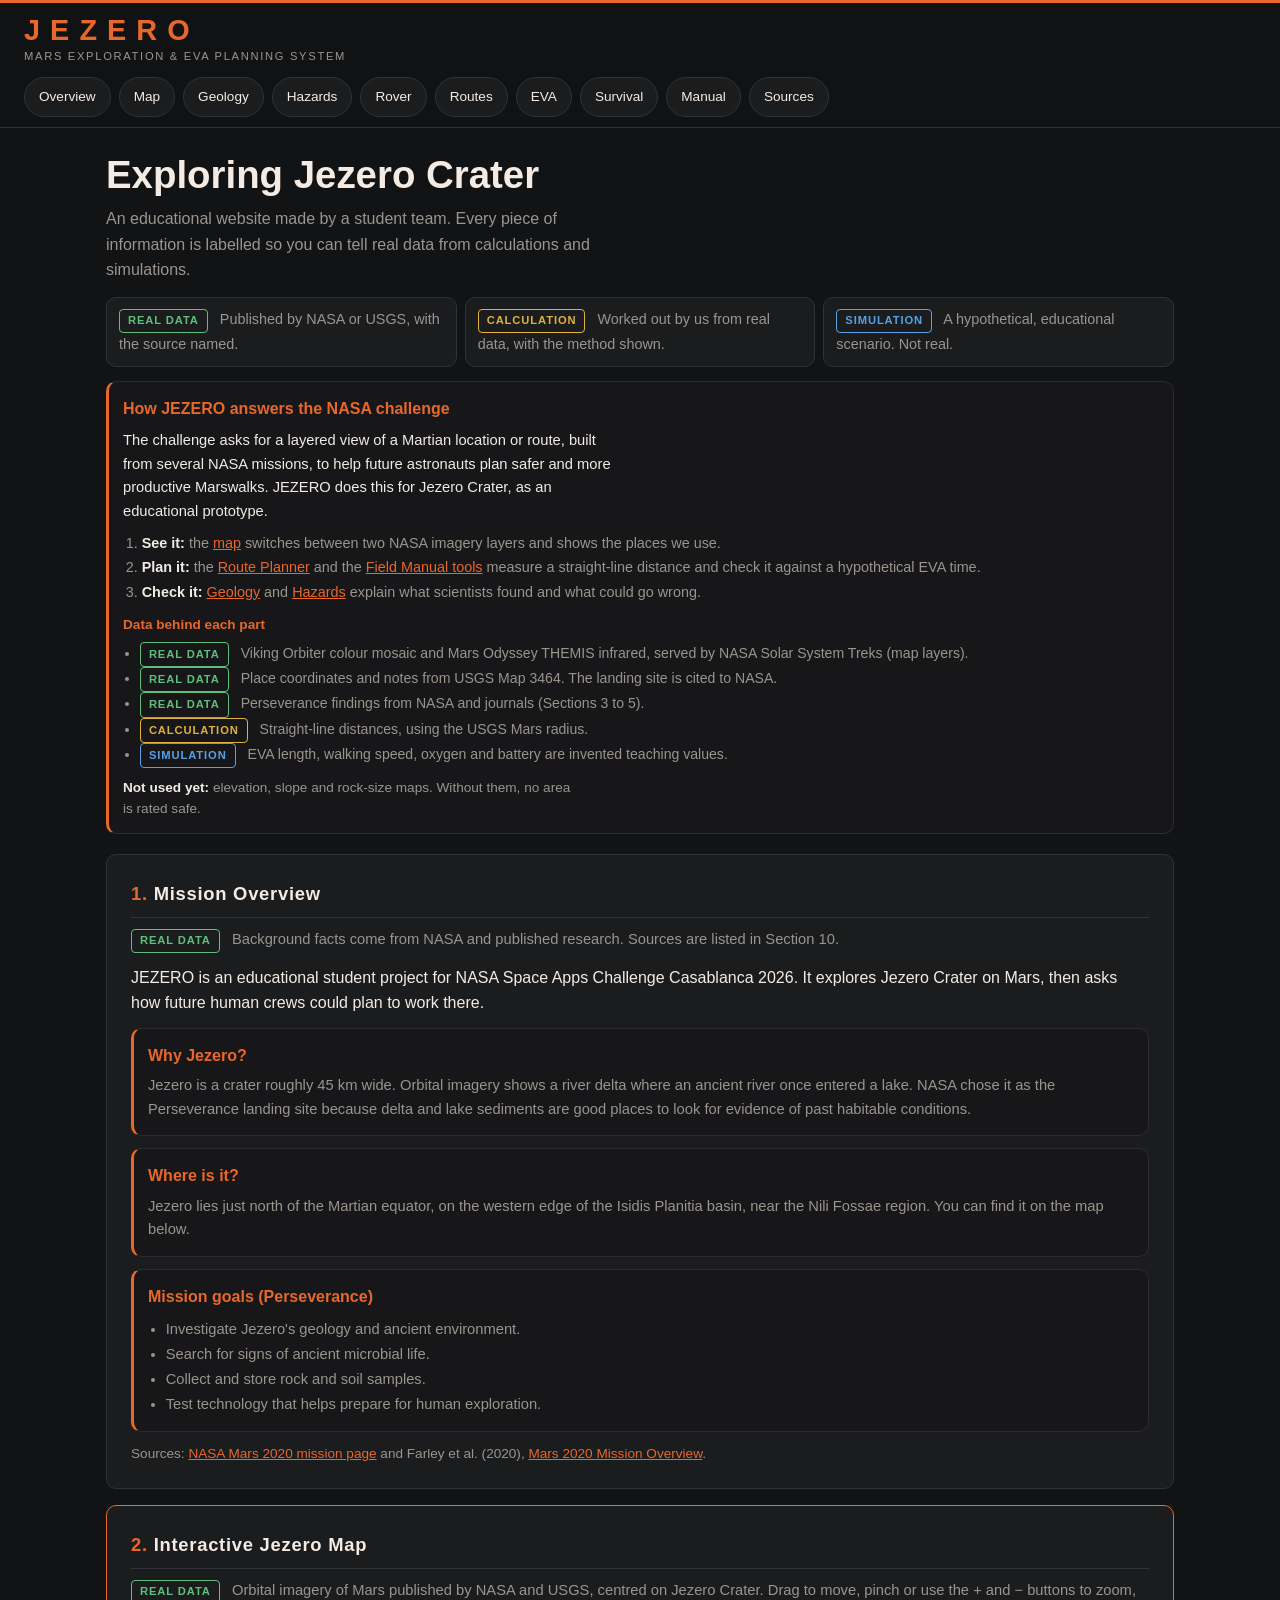
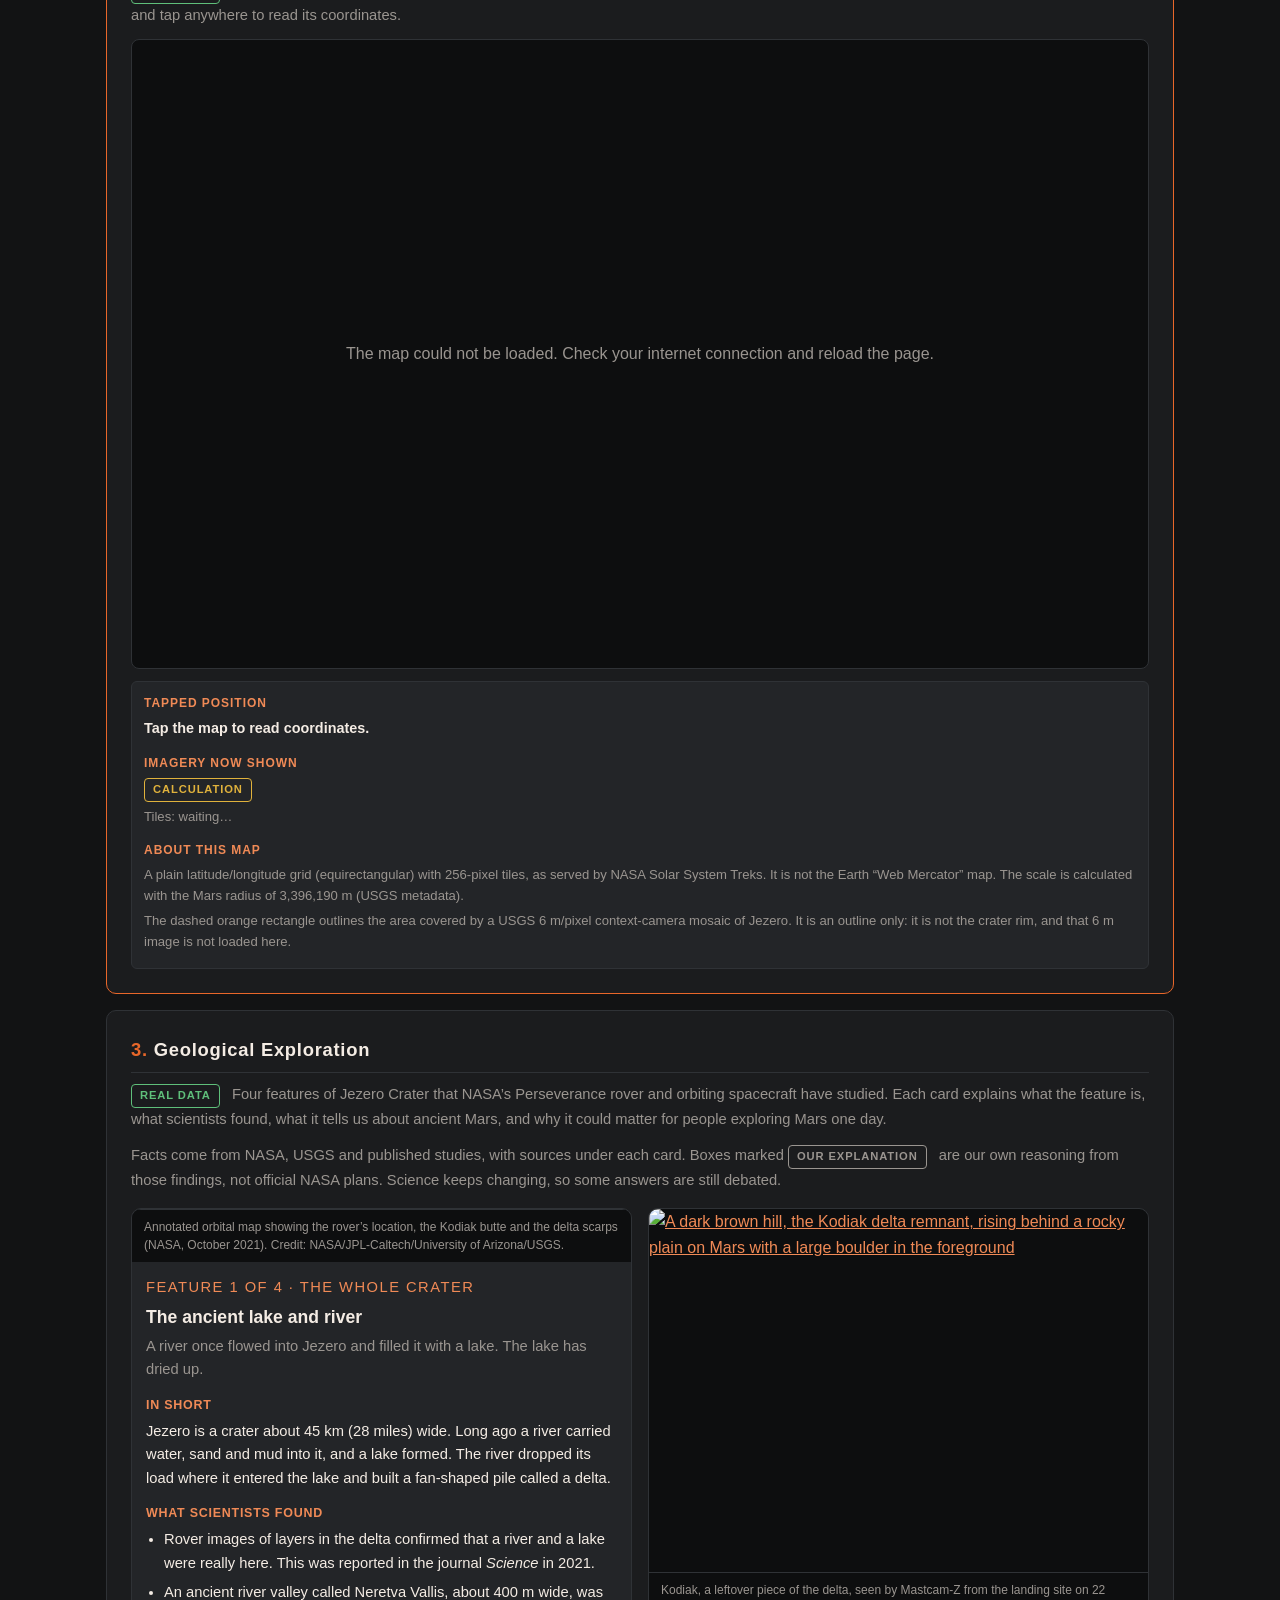
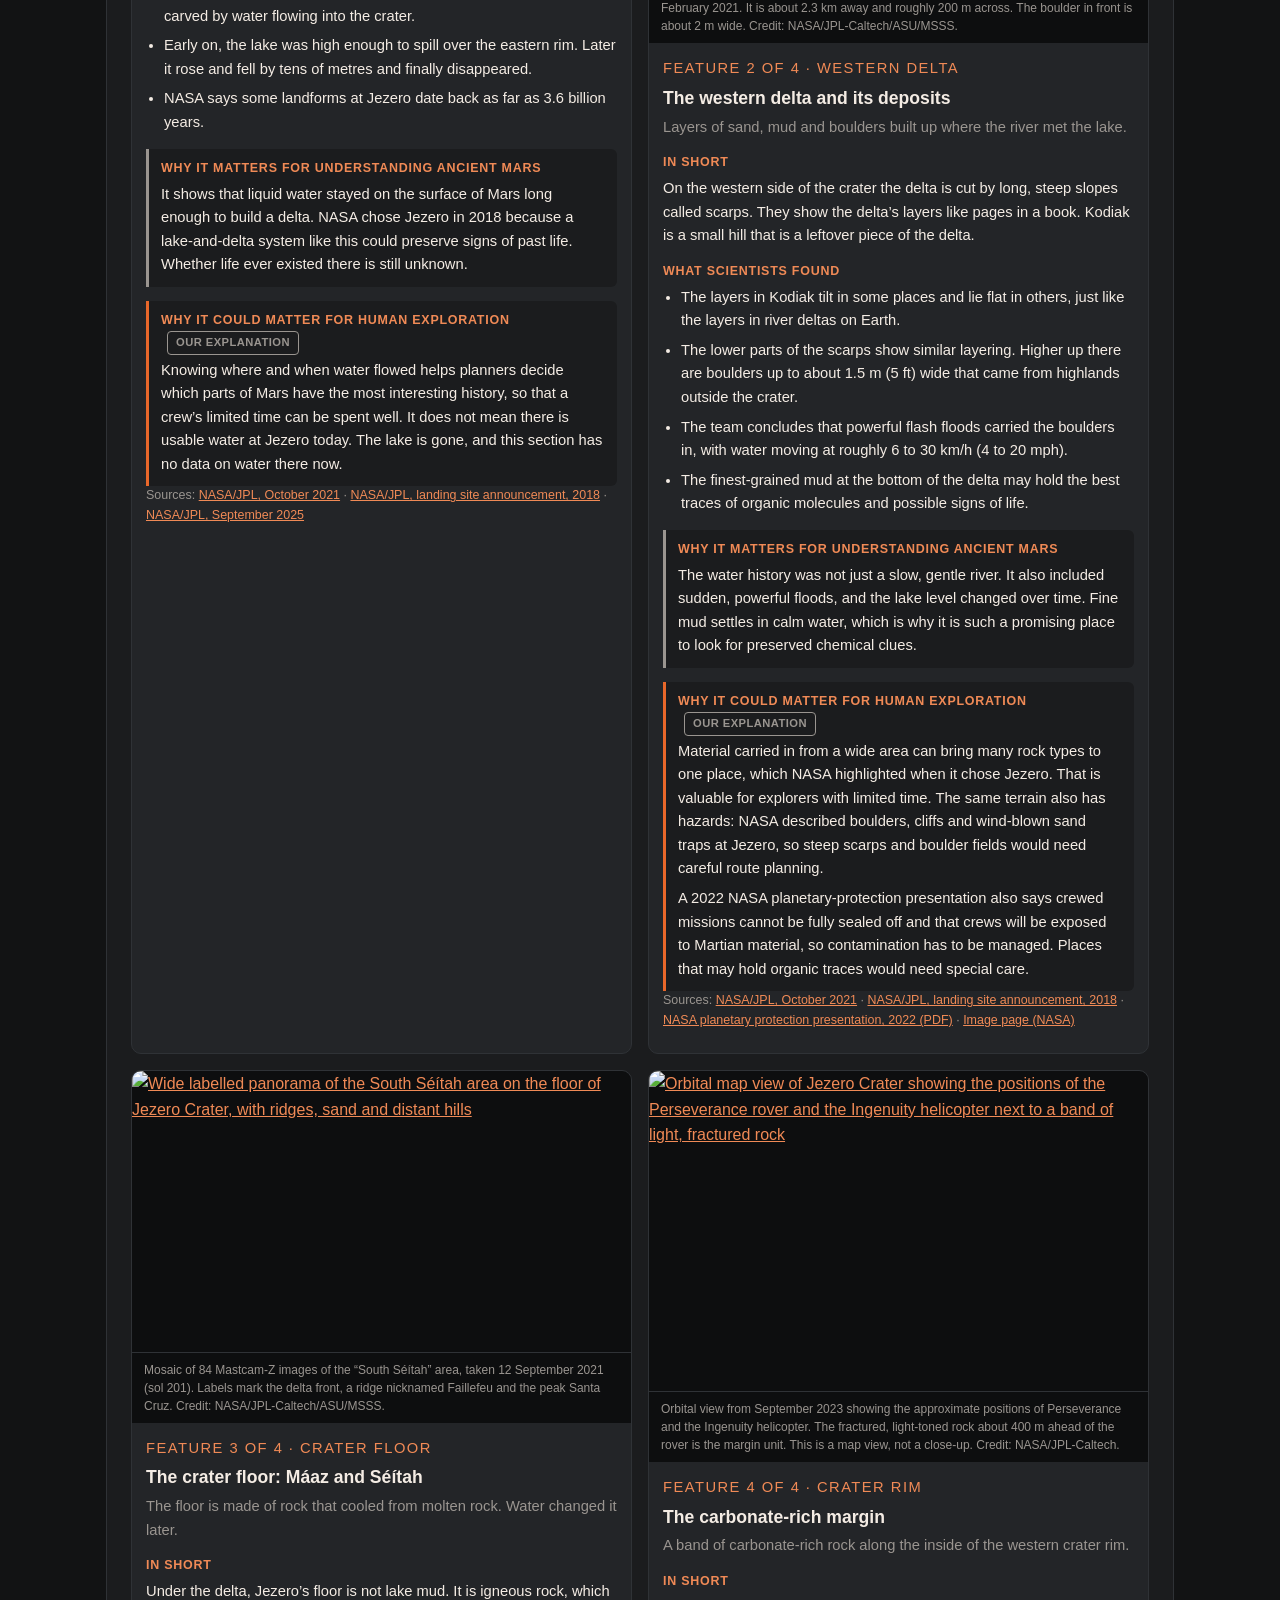
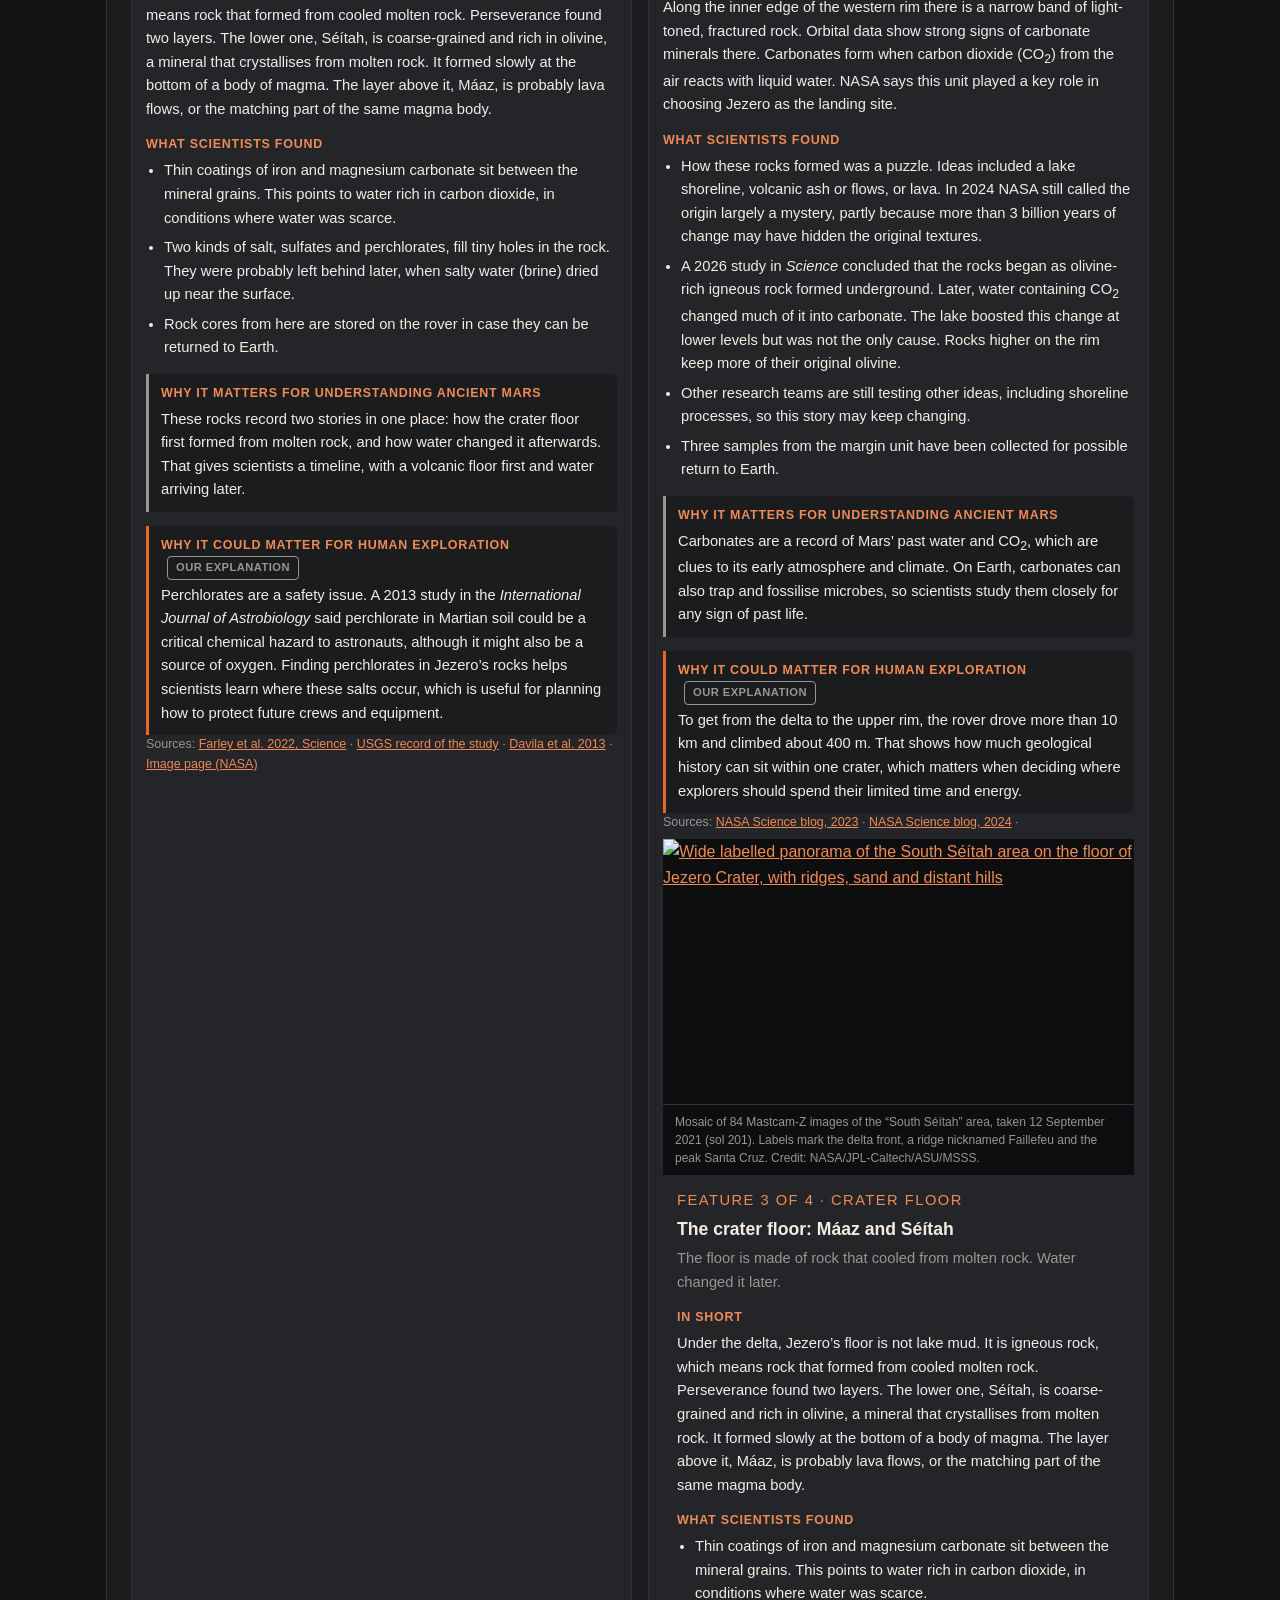
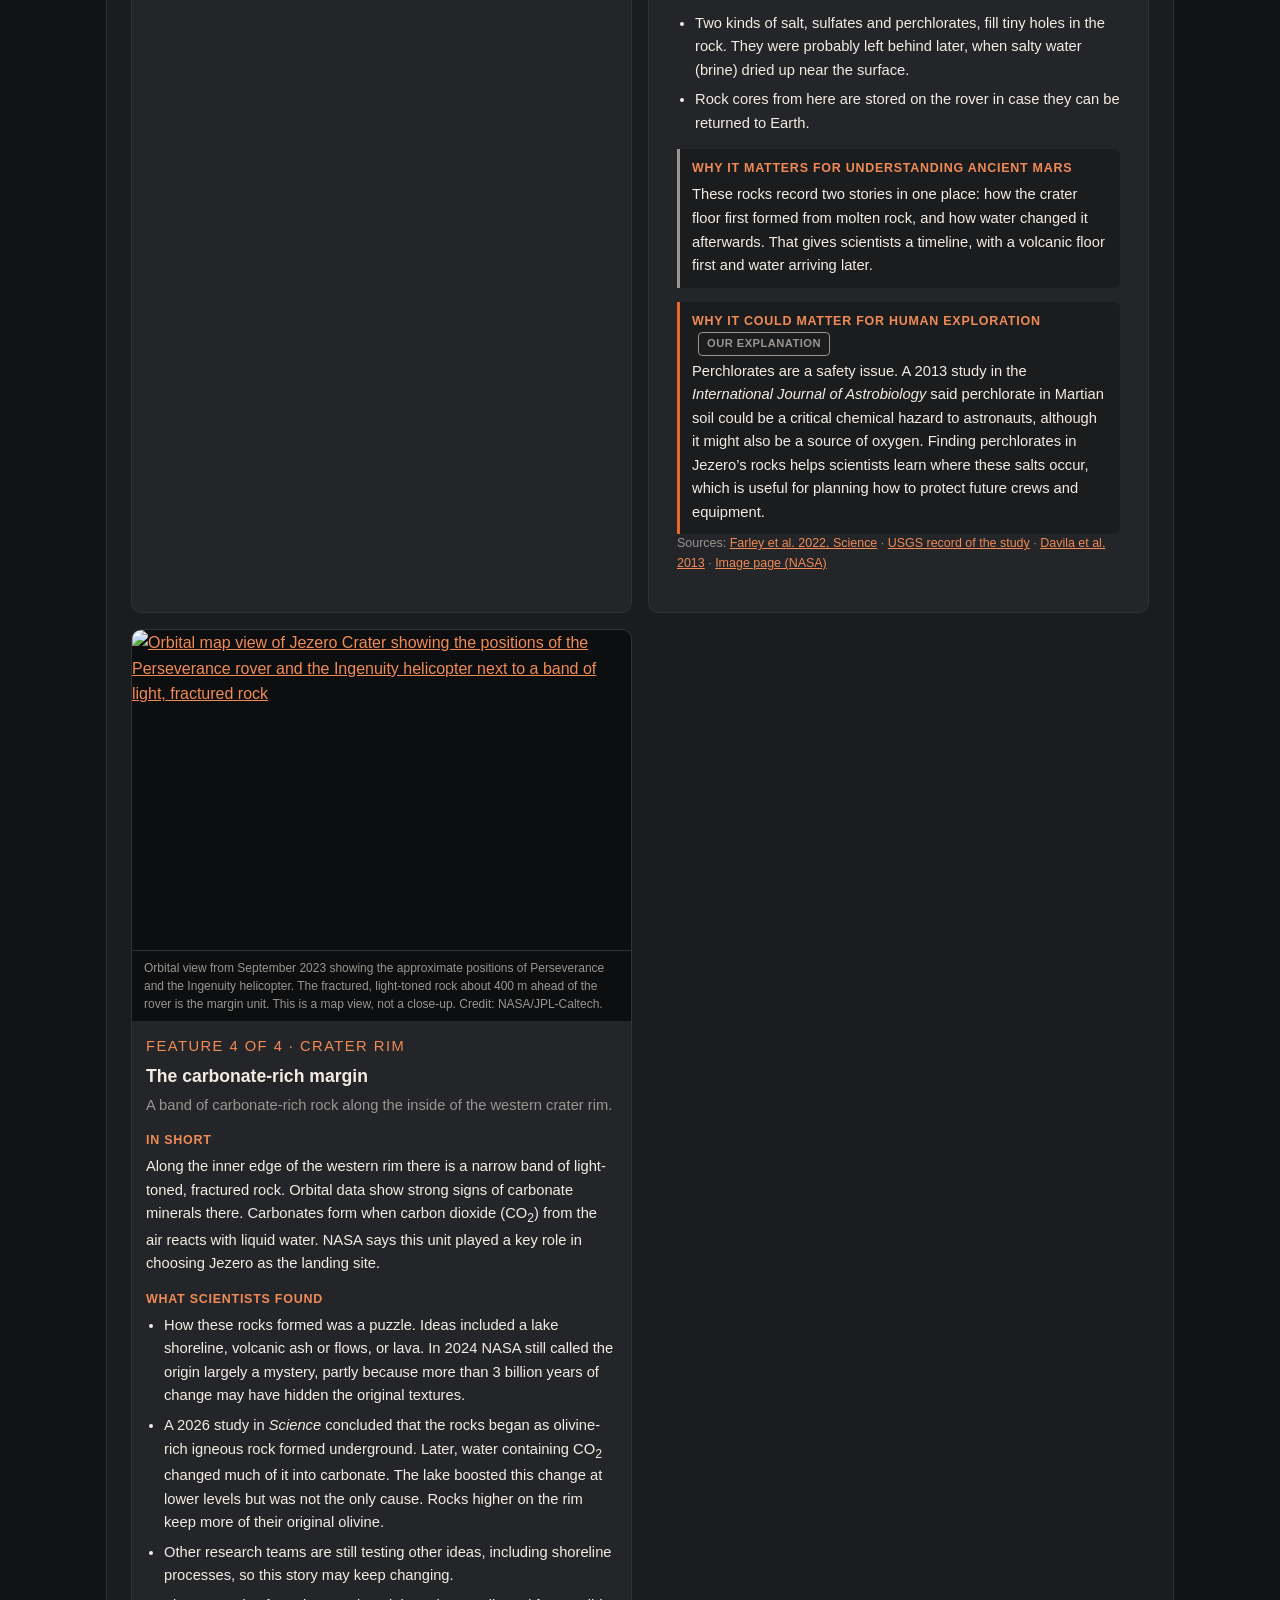
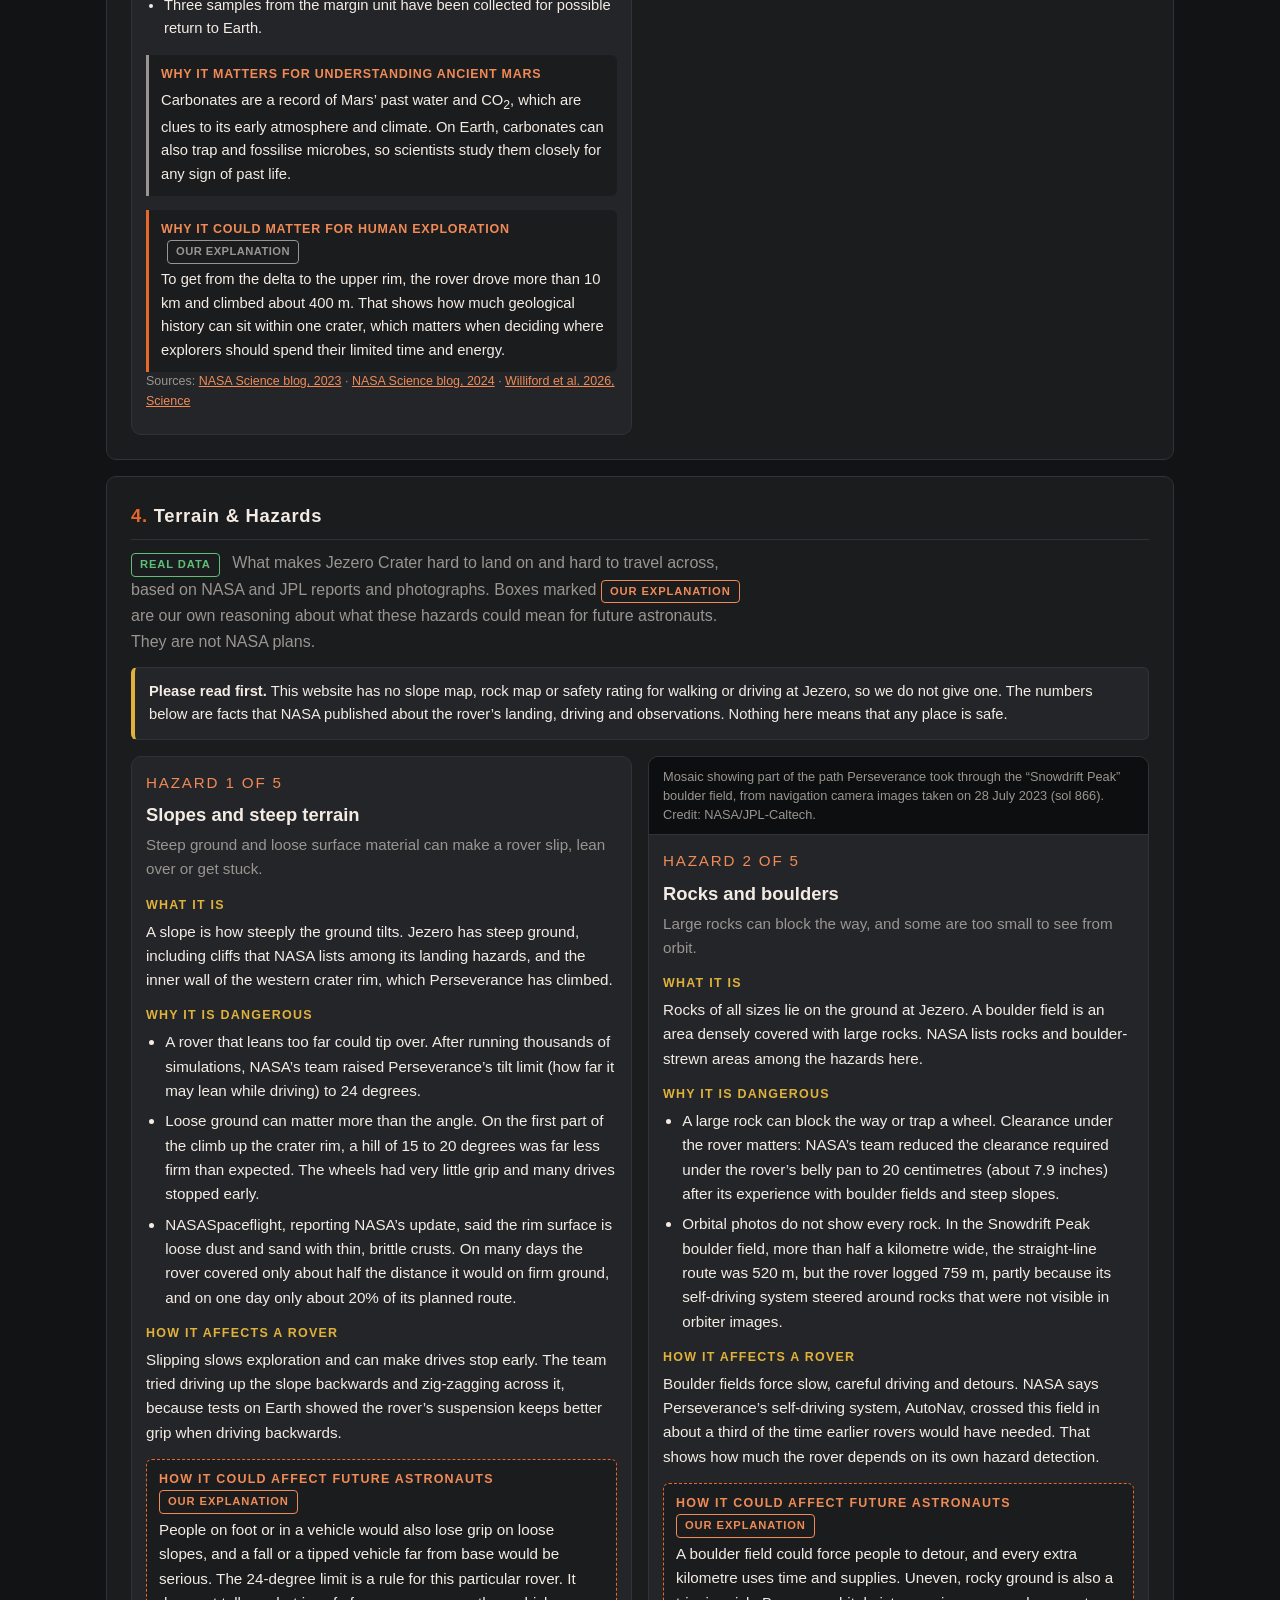
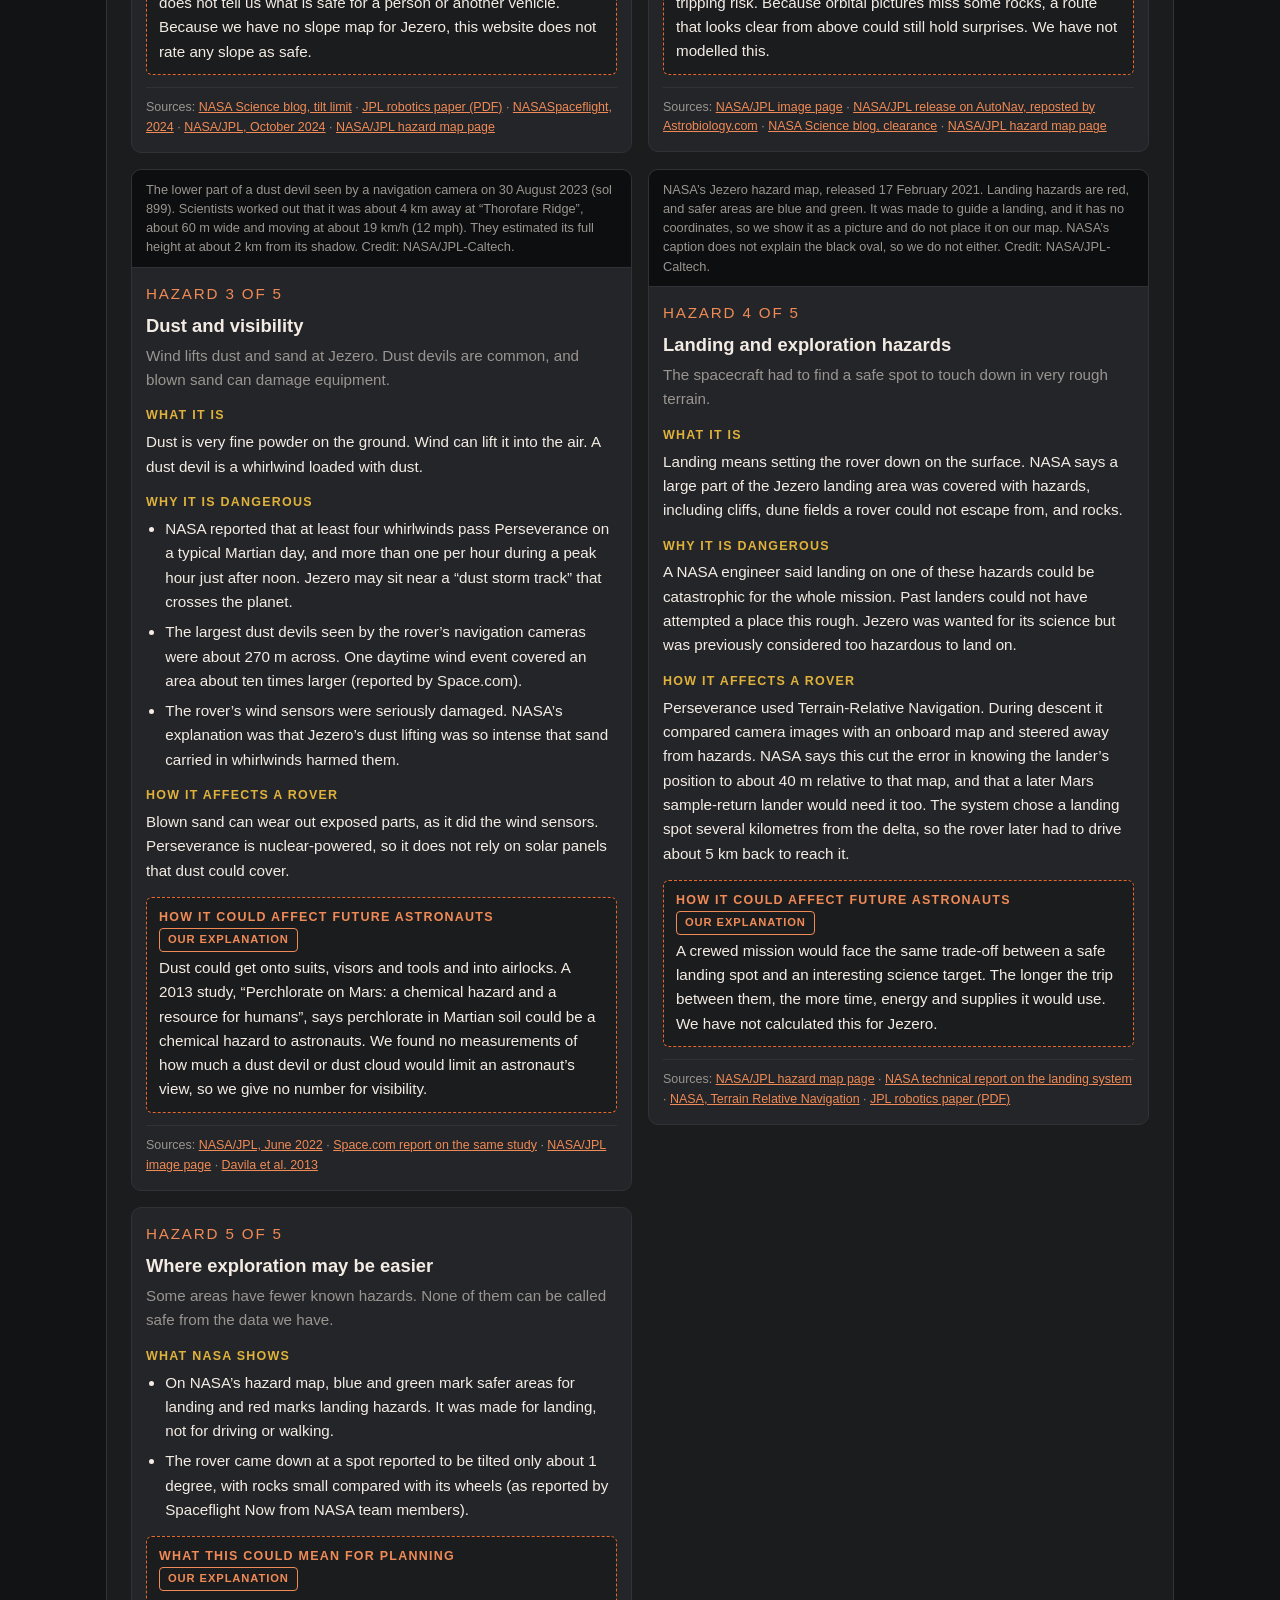
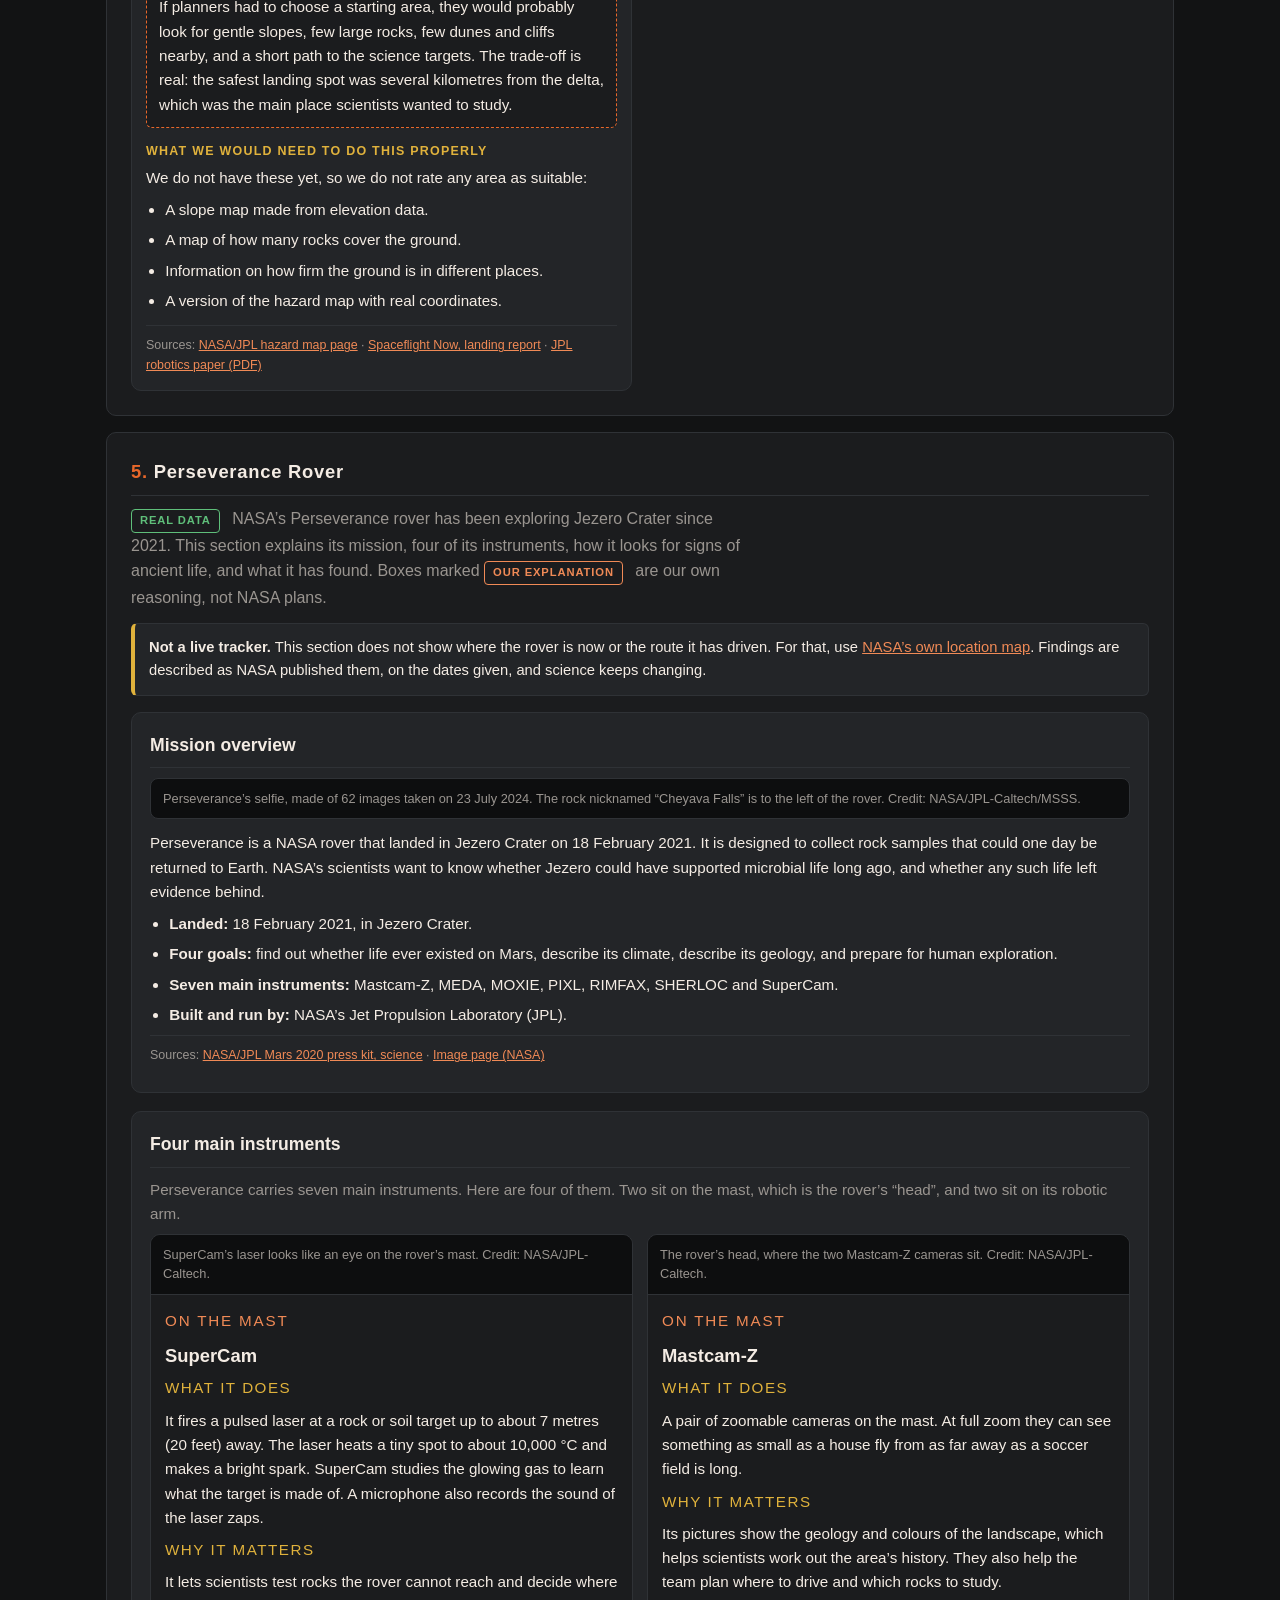
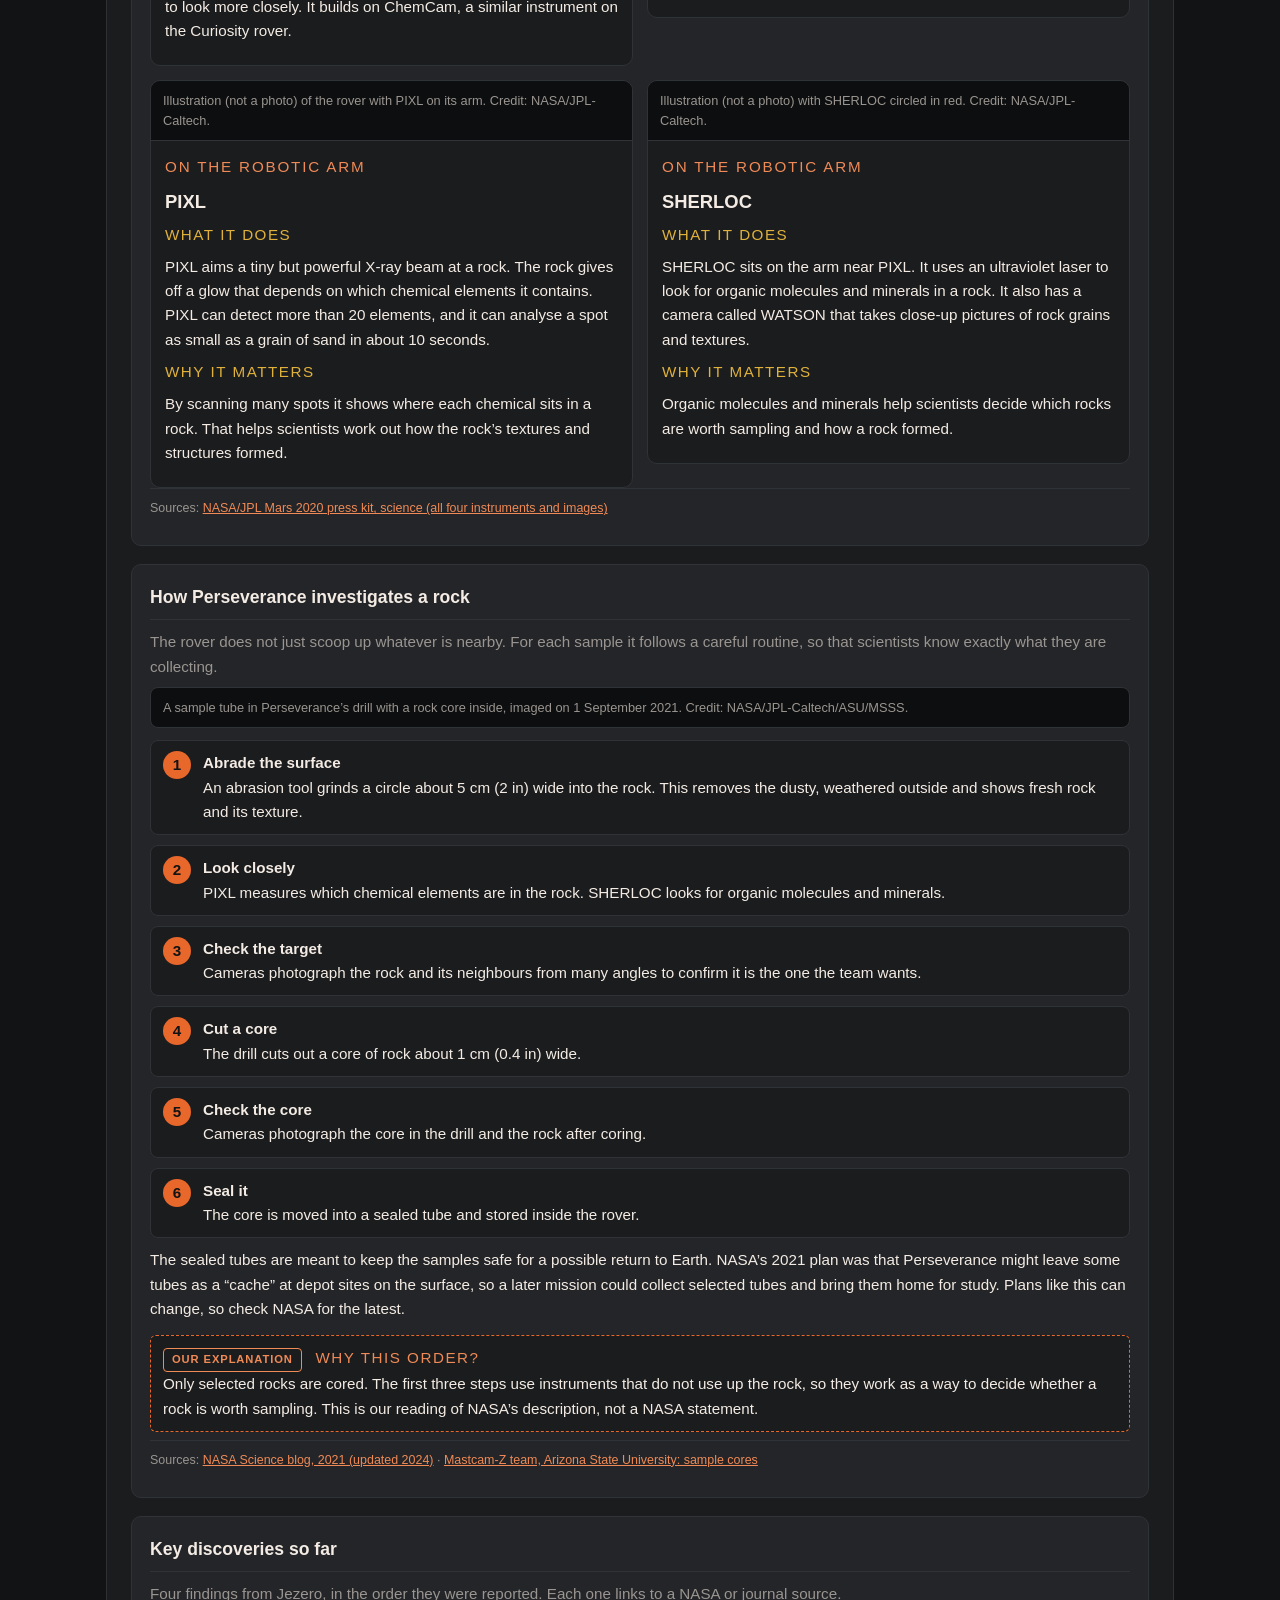
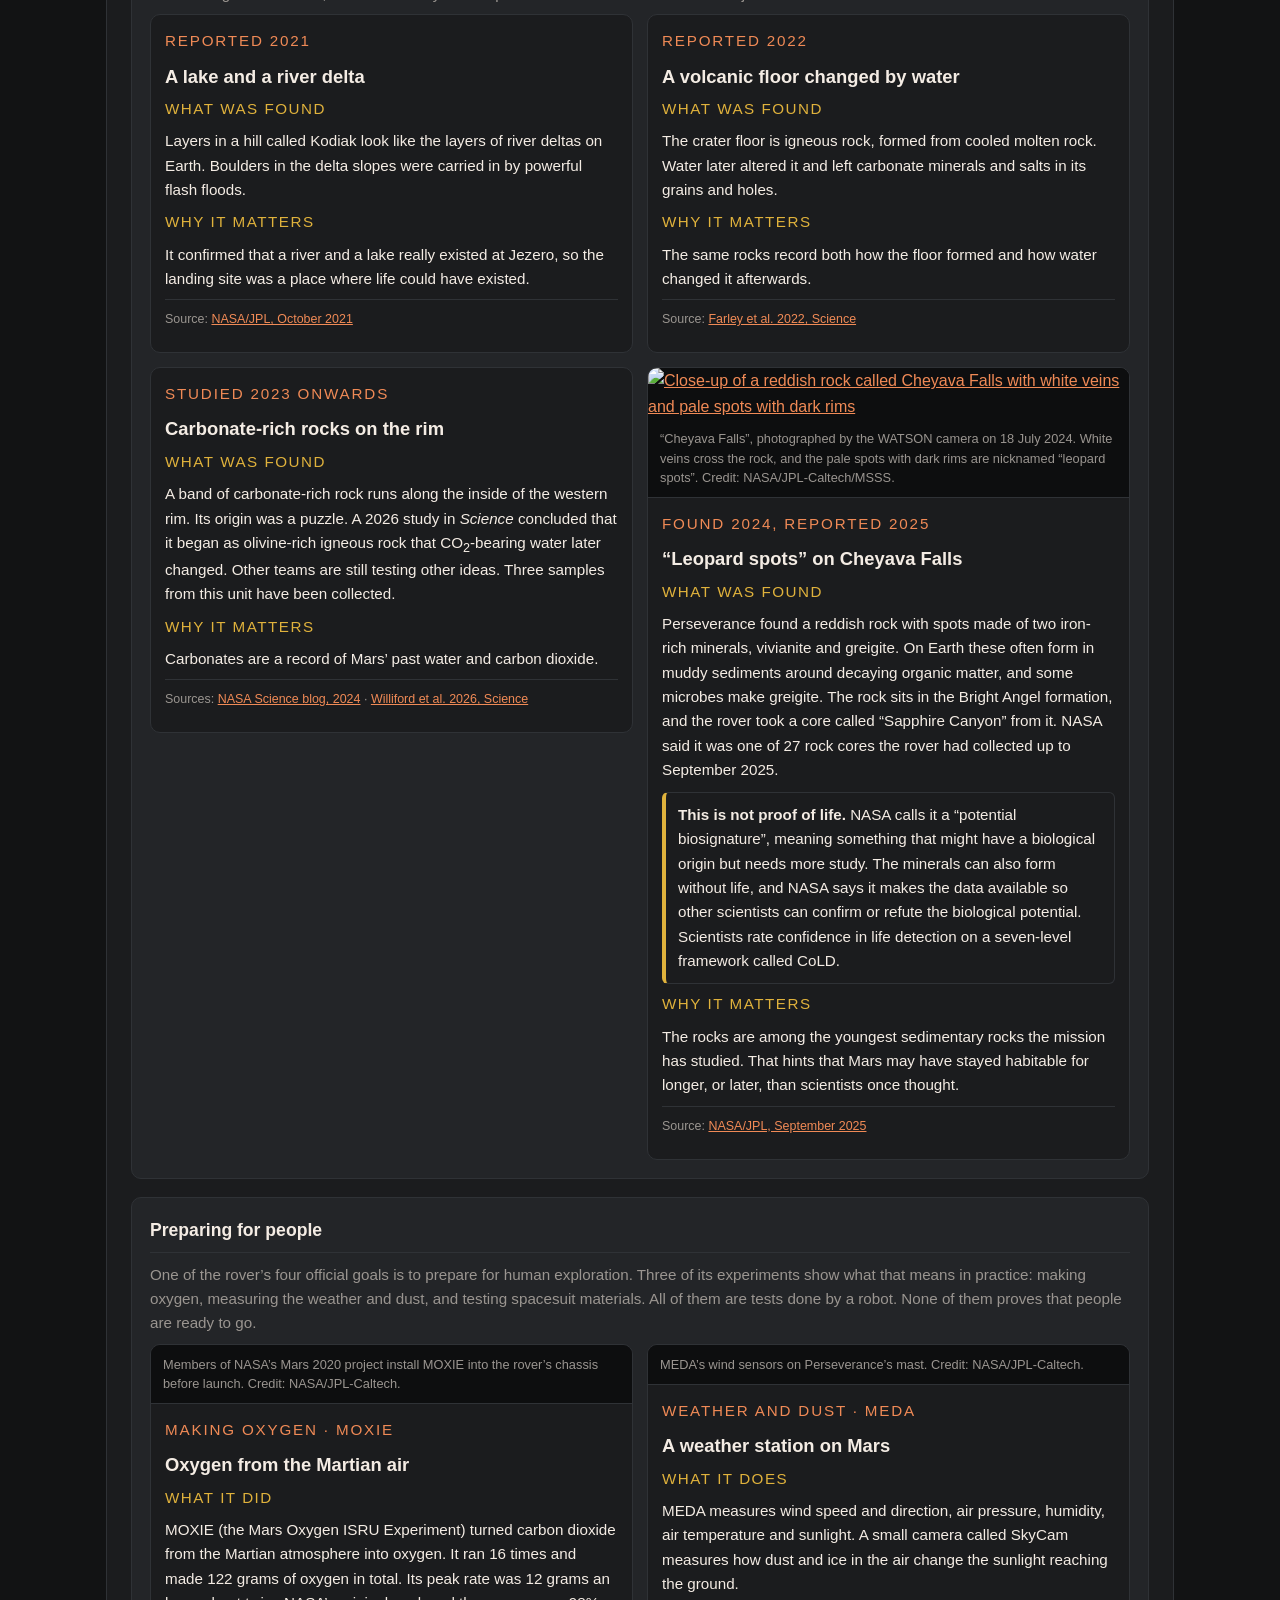
==== index.html @ a04bf11a "Add JEZERO challenge explanation section Added a section detailing how JEZERO addresses the NASA cha" ====
<!DOCTYPE html>
<html lang="en">
<head>
  <meta charset="UTF-8">
  <meta name="viewport" content="width=device-width, initial-scale=1">
  <title>JEZERO | Mars Exploration &amp; EVA Planning System</title>
  <link rel="stylesheet" href="https://unpkg.com/leaflet@1.9.4/dist/leaflet.css">
  <link rel="stylesheet" href="style.css">
  <link rel="stylesheet" href="map.css">
  <link rel="stylesheet" href="geology.css">
  <link rel="stylesheet" href="hazards.css">
  <link rel="stylesheet" href="rover.css">
  <link rel="stylesheet" href="route.css">
  <script src="route.js" defer></script>
<link rel="stylesheet" href="eva.css">
  <script src="eva.js" defer></script>
    <link rel="stylesheet" href="survival.css">
  <script src="survival-data.js" defer></script>
  <script src="survival.js" defer></script>
  <link rel="stylesheet" href="sources.css">
  <link rel="stylesheet" href="fieldmanual.css">
<script src="fieldmanual.js" defer></script>
  <script src="fieldtool.js" defer></script>
  <script src="astronaut.js" defer></script>
  <script src="mapmarkers.js" defer></script>
</head>
<body>

  <header class="top-bar">
    <div class="brand">
      <div class="brand-title">JEZERO</div>
      <div class="brand-subtitle">MARS EXPLORATION &amp; EVA PLANNING SYSTEM</div>
    </div>
    <nav class="menu" aria-label="Main menu">
      <a href="#overview">Overview</a>
      <a href="#map">Map</a>
      <a href="#geology">Geology</a>
      <a href="#hazards">Hazards</a>
      <a href="#rover">Rover</a>
      <a href="#planner">Routes</a>
      <a href="#eva">EVA</a>
      <a href="#survival">Survival</a>
      <a href="#manual">Manual</a>
      <a href="#sources">Sources</a>
    </nav>
  </header>

  <main>

    <section class="intro">
      <h1>Exploring Jezero Crater</h1>
      <p>An educational website made by a student team. Every piece of information is labelled so you can tell real data from calculations and simulations.</p>
      <ul class="badge-guide">
        <li><span class="badge badge-real">REAL DATA</span> Published by NASA or USGS, with the source named.</li>
        <li><span class="badge badge-calc">CALCULATION</span> Worked out by us from real data, with the method shown.</li>
        <li><span class="badge badge-sim">SIMULATION</span> A hypothetical, educational scenario. Not real.</li>
      </ul>
      <div style="background:#17171a;border:1px solid #2a2a2f;border-left:3px solid #e8672a;border-radius:10px;padding:14px;margin-top:14px">
  <b style="color:#e8672a">How JEZERO answers the NASA challenge</b>
  <p style="margin:.5em 0;line-height:1.6;color:#f1ebe3;font-size:.92rem">
    The challenge asks for a layered view of a Martian location or route, built from several NASA missions, to help future astronauts plan safer and more productive Marswalks. JEZERO does this for Jezero Crater, as an educational prototype.
  </p>
  <ol style="margin:.5em 0;padding-left:1.3em;line-height:1.7;color:#9a948c;font-size:.9rem">
    <li><b style="color:#f1ebe3">See it:</b> the <a href="#map" style="color:#e8672a">map</a> switches between two NASA imagery layers and shows the places we use.</li>
    <li><b style="color:#f1ebe3">Plan it:</b> the <a href="#planner" style="color:#e8672a">Route Planner</a> and the <a href="#manual" style="color:#e8672a">Field Manual tools</a> measure a straight-line distance and check it against a hypothetical EVA time.</li>
    <li><b style="color:#f1ebe3">Check it:</b> <a href="#geology" style="color:#e8672a">Geology</a> and <a href="#hazards" style="color:#e8672a">Hazards</a> explain what scientists found and what could go wrong.</li>
  </ol>
  <b style="color:#e8672a;font-size:.85rem">Data behind each part</b>
  <ul style="margin:.4em 0 0;padding-left:1.2em;line-height:1.7;color:#9a948c;font-size:.88rem">
    <li><span class="badge badge-real">REAL DATA</span> Viking Orbiter colour mosaic and Mars Odyssey THEMIS infrared, served by NASA Solar System Treks (map layers).</li>
    <li><span class="badge badge-real">REAL DATA</span> Place coordinates and notes from USGS Map 3464. The landing site is cited to NASA.</li>
    <li><span class="badge badge-real">REAL DATA</span> Perseverance findings from NASA and journals (Sections 3 to 5).</li>
    <li><span class="badge badge-calc">CALCULATION</span> Straight-line distances, using the USGS Mars radius.</li>
    <li><span class="badge badge-sim">SIMULATION</span> EVA length, walking speed, oxygen and battery are invented teaching values.</li>
  </ul>
  <p style="margin:.7em 0 0;color:#9a948c;font-size:.85rem;line-height:1.55">
    <b style="color:#f1ebe3">Not used yet:</b> elevation, slope and rock-size maps. Without them, no area is rated safe.
  </p>
      </div>
    </section>

    <section id="overview" class="panel">
      <h2>1. Mission Overview</h2>
      <p class="geo-intro"><span class="badge badge-real">REAL DATA</span> Background facts come from NASA and published research. Sources are listed in Section 10.</p>

<div style="display:grid;gap:12px;margin-top:6px">
  <p style="margin:0;line-height:1.6">
    JEZERO is an educational student project for NASA Space Apps Challenge Casablanca 2026. It explores Jezero Crater on Mars, then asks how future human crews could plan to work there.
  </p>

  <div style="background:#17171a;border:1px solid #2a2a2f;border-left:3px solid #e8672a;border-radius:10px;padding:14px">
    <b style="color:#e8672a">Why Jezero?</b>
    <p style="margin:.4em 0 0;line-height:1.6;color:#9a948c;font-size:.92rem">
      Jezero is a crater roughly 45 km wide. Orbital imagery shows a river delta where an ancient river once entered a lake. NASA chose it as the Perseverance landing site because delta and lake sediments are good places to look for evidence of past habitable conditions.
    </p>
  </div>

  <div style="background:#17171a;border:1px solid #2a2a2f;border-left:3px solid #e8672a;border-radius:10px;padding:14px">
    <b style="color:#e8672a">Where is it?</b>
    <p style="margin:.4em 0 0;line-height:1.6;color:#9a948c;font-size:.92rem">
      Jezero lies just north of the Martian equator, on the western edge of the Isidis Planitia basin, near the Nili Fossae region. You can find it on the map below.
    </p>
  </div>

  <div style="background:#17171a;border:1px solid #2a2a2f;border-left:3px solid #e8672a;border-radius:10px;padding:14px">
    <b style="color:#e8672a">Mission goals (Perseverance)</b>
    <ul style="margin:.5em 0 0;padding-left:1.2em;line-height:1.7;color:#9a948c;font-size:.92rem">
      <li>Investigate Jezero's geology and ancient environment.</li>
      <li>Search for signs of ancient microbial life.</li>
      <li>Collect and store rock and soil samples.</li>
      <li>Test technology that helps prepare for human exploration.</li>
    </ul>
  </div>

  <p style="margin:0;font-size:.85rem;color:#9a948c;line-height:1.5">
    Sources: <a href="https://science.nasa.gov/mission/mars-2020-perseverance/" target="_blank" rel="noopener noreferrer" style="color:#e8672a">NASA Mars 2020 mission page</a> and Farley et al. (2020), <a href="https://doi.org/10.1007/s11214-020-00762-y" target="_blank" rel="noopener noreferrer" style="color:#e8672a">Mars 2020 Mission Overview</a>.
  </p>
</div>
    </section>

    <section id="map" class="panel">
      <h2>2. Interactive Jezero Map</h2>
      <p class="map-intro"><span class="badge badge-real">REAL DATA</span> Orbital imagery of Mars published by NASA and USGS, centred on Jezero Crater. Drag to move, pinch or use the + and &minus; buttons to zoom, and tap anywhere to read its coordinates.</p>
      <div id="jezero-map" class="map-box"></div>
      <div class="map-info">
        <h3>Tapped position</h3>
        <p id="map-tap-out" class="map-readout" aria-live="polite">Tap the map to read coordinates.</p>
        <p id="map-tap-note" class="map-small"></p>

        <h3>Imagery now shown</h3>
        <p id="map-src-name" class="map-readout"></p>
        <p id="map-src-detail" class="map-small"></p>
        <p class="map-small"><span class="badge badge-calc">CALCULATION</span><span id="map-src-scale"></span></p>
        <p id="map-status" class="map-small">Tiles: waiting&hellip;</p>

        <h3>About this map</h3>
        <p class="map-small">A plain latitude/longitude grid (equirectangular) with 256-pixel tiles, as served by NASA Solar System Treks. It is not the Earth &ldquo;Web Mercator&rdquo; map. The scale is calculated with the Mars radius of 3,396,190 m (USGS metadata).</p>
        <p class="map-small">The dashed orange rectangle outlines the area covered by a USGS 6 m/pixel context-camera mosaic of Jezero. It is an outline only: it is not the crater rim, and that 6 m image is not loaded here.</p>
      </div>
    </section>

    <section id="geology" class="panel">
      <h2>3. Geological Exploration</h2>
      <p class="geo-intro"><span class="badge badge-real">REAL DATA</span> Four features of Jezero Crater that NASA&rsquo;s Perseverance rover and orbiting spacecraft have studied. Each card explains what the feature is, what scientists found, what it tells us about ancient Mars, and why it could matter for people exploring Mars one day.</p>
      <p class="geo-intro">Facts come from NASA, USGS and published studies, with sources under each card. Boxes marked <span class="badge badge-note">OUR EXPLANATION</span> are our own reasoning from those findings, not official NASA plans. Science keeps changing, so some answers are still debated.</p>

      <div class="geo-grid">

        <article class="geo-card">
          <figure class="geo-figure">
            <a href="https://www.jpl.nasa.gov/news/nasas-perseverance-sheds-more-light-on-jezero-craters-watery-past/" target="_blank" rel="noopener">
              <img src="https://www.nasa.gov/wp-content/uploads/2021/10/pia24814-3-1041.jpg" onerror="this.onerror=null;this.style.display='none'" alt="Annotated orbital map of the Jezero delta showing the rover's location, the Kodiak butte and the delta scarps" loading="lazy" decoding="async">
            </a>
            <figcaption>Annotated orbital map showing the rover&rsquo;s location, the Kodiak butte and the delta scarps (NASA, October 2021). Credit: NASA/JPL-Caltech/University of Arizona/USGS.</figcaption>
          </figure>
          <div class="geo-body">
            <p class="geo-kicker">Feature 1 of 4 &middot; The whole crater</p>
            <h3>The ancient lake and river</h3>
            <p class="geo-summary">A river once flowed into Jezero and filled it with a lake. The lake has dried up.</p>

            <h4>In short</h4>
            <p>Jezero is a crater about 45 km (28 miles) wide. Long ago a river carried water, sand and mud into it, and a lake formed. The river dropped its load where it entered the lake and built a fan-shaped pile called a delta.</p>

            <h4>What scientists found</h4>
            <ul>
              <li>Rover images of layers in the delta confirmed that a river and a lake were really here. This was reported in the journal <em>Science</em> in 2021.</li>
              <li>An ancient river valley called Neretva Vallis, about 400 m wide, was carved by water flowing into the crater.</li>
              <li>Early on, the lake was high enough to spill over the eastern rim. Later it rose and fell by tens of metres and finally disappeared.</li>
              <li>NASA says some landforms at Jezero date back as far as 3.6 billion years.</li>
            </ul>

            <div class="geo-mars">
              <h4>Why it matters for understanding ancient Mars</h4>
              <p>It shows that liquid water stayed on the surface of Mars long enough to build a delta. NASA chose Jezero in 2018 because a lake-and-delta system like this could preserve signs of past life. Whether life ever existed there is still unknown.</p>
            </div>

            <div class="geo-human">
              <h4>Why it could matter for human exploration <span class="badge badge-note">OUR EXPLANATION</span></h4>
              <p>Knowing where and when water flowed helps planners decide which parts of Mars have the most interesting history, so that a crew&rsquo;s limited time can be spent well. It does not mean there is usable water at Jezero today. The lake is gone, and this section has no data on water there now.</p>
            </div>

            <p class="geo-sources">Sources: <a href="https://www.jpl.nasa.gov/news/nasas-perseverance-sheds-more-light-on-jezero-craters-watery-past/" target="_blank" rel="noopener">NASA/JPL, October 2021</a> &middot; <a href="https://www.jpl.nasa.gov/news/nasa-announces-landing-site-for-mars-2020-rover/" target="_blank" rel="noopener">NASA/JPL, landing site announcement, 2018</a> &middot; <a href="https://www.jpl.nasa.gov/news/nasa-says-mars-rover-discovered-potential-biosignature-last-year/" target="_blank" rel="noopener">NASA/JPL, September 2025</a></p>
          </div>
        </article>

        <article class="geo-card">
          <figure class="geo-figure">
            <a href="https://science.nasa.gov/resource/perseverance-view-of-the-delta-in-jezero-crater/" target="_blank" rel="noopener">
              <img src="https://assets.science.nasa.gov/dynamicimage/assets/science/psd/mars/resources/detail_files/2/5/25695_PIA24485_K4_ZCAM_main_sol004_Delta_Remnant_unannotated.jpg?w=900&amp;fit=clip&amp;crop=faces%2Cfocalpoint" onerror="this.onerror=null;this.src='https://assets.science.nasa.gov/dynamicimage/assets/science/psd/mars/resources/detail_files/2/5/25695_PIA24485_K4_ZCAM_main_sol004_Delta_Remnant_unannotated.jpg?w=1648&amp;h=1200&amp;fit=clip&amp;crop=faces%2Cfocalpoint'" alt="A dark brown hill, the Kodiak delta remnant, rising behind a rocky plain on Mars with a large boulder in the foreground" width="900" height="655" loading="lazy" decoding="async">
            </a>
            <figcaption>Kodiak, a leftover piece of the delta, seen by Mastcam-Z from the landing site on 22 February 2021. It is about 2.3 km away and roughly 200 m across. The boulder in front is about 2 m wide. Credit: NASA/JPL-Caltech/ASU/MSSS.</figcaption>
          </figure>
          <div class="geo-body">
            <p class="geo-kicker">Feature 2 of 4 &middot; Western delta</p>
            <h3>The western delta and its deposits</h3>
            <p class="geo-summary">Layers of sand, mud and boulders built up where the river met the lake.</p>

            <h4>In short</h4>
            <p>On the western side of the crater the delta is cut by long, steep slopes called scarps. They show the delta&rsquo;s layers like pages in a book. Kodiak is a small hill that is a leftover piece of the delta.</p>

            <h4>What scientists found</h4>
            <ul>
              <li>The layers in Kodiak tilt in some places and lie flat in others, just like the layers in river deltas on Earth.</li>
              <li>The lower parts of the scarps show similar layering. Higher up there are boulders up to about 1.5 m (5 ft) wide that came from highlands outside the crater.</li>
              <li>The team concludes that powerful flash floods carried the boulders in, with water moving at roughly 6 to 30 km/h (4 to 20 mph).</li>
              <li>The finest-grained mud at the bottom of the delta may hold the best traces of organic molecules and possible signs of life.</li>
            </ul>

            <div class="geo-mars">
              <h4>Why it matters for understanding ancient Mars</h4>
              <p>The water history was not just a slow, gentle river. It also included sudden, powerful floods, and the lake level changed over time. Fine mud settles in calm water, which is why it is such a promising place to look for preserved chemical clues.</p>
            </div>

            <div class="geo-human">
              <h4>Why it could matter for human exploration <span class="badge badge-note">OUR EXPLANATION</span></h4>
              <p>Material carried in from a wide area can bring many rock types to one place, which NASA highlighted when it chose Jezero. That is valuable for explorers with limited time. The same terrain also has hazards: NASA described boulders, cliffs and wind-blown sand traps at Jezero, so steep scarps and boulder fields would need careful route planning.</p>
              <p>A 2022 NASA planetary-protection presentation also says crewed missions cannot be fully sealed off and that crews will be exposed to Martian material, so contamination has to be managed. Places that may hold organic traces would need special care.</p>
            </div>

            <p class="geo-sources">Sources: <a href="https://www.jpl.nasa.gov/news/nasas-perseverance-sheds-more-light-on-jezero-craters-watery-past/" target="_blank" rel="noopener">NASA/JPL, October 2021</a> &middot; <a href="https://www.jpl.nasa.gov/news/nasa-announces-landing-site-for-mars-2020-rover/" target="_blank" rel="noopener">NASA/JPL, landing site announcement, 2018</a> &middot; <a href="https://ntrs.nasa.gov/api/citations/20220006192/downloads/ScienceObjectivesHumanMars_PPGuidelines_2022May.pdf" target="_blank" rel="noopener">NASA planetary protection presentation, 2022 (PDF)</a> &middot; <a href="https://science.nasa.gov/resource/perseverance-view-of-the-delta-in-jezero-crater/" target="_blank" rel="noopener">Image page (NASA)</a></p>
          </div>
        </article>

        <article class="geo-card">
          <figure class="geo-figure">
            <a href="https://science.nasa.gov/resource/perseverance-rovers-view-of-south-seitah" target="_blank" rel="noopener">
              <img src="https://assets.science.nasa.gov/dynamicimage/assets/science/psd/mars/downloadable_items/4/6/46674_PIA24816a.jpg?w=900&amp;fit=clip" onerror="this.onerror=null;this.src='https://assets.science.nasa.gov/content/dam/science/psd/mars/downloadable_items/4/6/46674_PIA24816a.jpg'" alt="Wide labelled panorama of the South Séítah area on the floor of Jezero Crater, with ridges, sand and distant hills" width="900" height="506" loading="lazy" decoding="async">
            </a>
            <figcaption>Mosaic of 84 Mastcam-Z images of the &ldquo;South S&eacute;&iacute;tah&rdquo; area, taken 12 September 2021 (sol 201). Labels mark the delta front, a ridge nicknamed Faillefeu and the peak Santa Cruz. Credit: NASA/JPL-Caltech/ASU/MSSS.</figcaption>
          </figure>
          <div class="geo-body">
            <p class="geo-kicker">Feature 3 of 4 &middot; Crater floor</p>
            <h3>The crater floor: M&aacute;az and S&eacute;&iacute;tah</h3>
            <p class="geo-summary">The floor is made of rock that cooled from molten rock. Water changed it later.</p>

            <h4>In short</h4>
            <p>Under the delta, Jezero&rsquo;s floor is not lake mud. It is igneous rock, which means rock that formed from cooled molten rock. Perseverance found two layers. The lower one, S&eacute;&iacute;tah, is coarse-grained and rich in olivine, a mineral that crystallises from molten rock. It formed slowly at the bottom of a body of magma. The layer above it, M&aacute;az, is probably lava flows, or the matching part of the same magma body.</p>

            <h4>What scientists found</h4>
            <ul>
              <li>Thin coatings of iron and magnesium carbonate sit between the mineral grains. This points to water rich in carbon dioxide, in conditions where water was scarce.</li>
              <li>Two kinds of salt, sulfates and perchlorates, fill tiny holes in the rock. They were probably left behind later, when salty water (brine) dried up near the surface.</li>
              <li>Rock cores from here are stored on the rover in case they can be returned to Earth.</li>
            </ul>

            <div class="geo-mars">
              <h4>Why it matters for understanding ancient Mars</h4>
              <p>These rocks record two stories in one place: how the crater floor first formed from molten rock, and how water changed it afterwards. That gives scientists a timeline, with a volcanic floor first and water arriving later.</p>
            </div>

            <div class="geo-human">
              <h4>Why it could matter for human exploration <span class="badge badge-note">OUR EXPLANATION</span></h4>
              <p>Perchlorates are a safety issue. A 2013 study in the <em>International Journal of Astrobiology</em> said perchlorate in Martian soil could be a critical chemical hazard to astronauts, although it might also be a source of oxygen. Finding perchlorates in Jezero&rsquo;s rocks helps scientists learn where these salts occur, which is useful for planning how to protect future crews and equipment.</p>
            </div>

            <p class="geo-sources">Sources: <a href="https://doi.org/10.1126/science.abo2196" target="_blank" rel="noopener">Farley et al. 2022, Science</a> &middot; <a href="https://pubs.usgs.gov/publication/70236904" target="_blank" rel="noopener">USGS record of the study</a> &middot; <a href="https://www.cambridge.org/core/journals/international-journal-of-astrobiology/article/abs/perchlorate-on-mars-a-chemical-hazard-and-a-resource-for-humans/E4906FAD7F45A9AE8212B9198C6FD4AB" target="_blank" rel="noopener">Davila et al. 2013</a> &middot; <a href="https://science.nasa.gov/resource/perseverance-rovers-view-of-south-seitah" target="_blank" rel="noopener">Image page (NASA)</a></p>
          </div>
        </article>

        <article class="geo-card">
          <figure class="geo-figure">
            <a href="https://science.nasa.gov/blog/reading-the-rocks-the-importance-of-the-margin-carbonate-unit-on-mars" target="_blank" rel="noopener">
              <img src="https://assets.science.nasa.gov/dynamicimage/assets/science/psd/mars/images/mepjpl/sol905_locationmap_20230907-web.jpg?w=900&amp;fit=clip&amp;crop=faces%2Cfocalpoint" onerror="this.onerror=null;this.src='https://assets.science.nasa.gov/dynamicimage/assets/science/psd/mars/images/mepjpl/sol905_locationmap_20230907-web.jpg?w=1400&amp;h=898&amp;fit=clip&amp;crop=faces%2Cfocalpoint'" alt="Orbital map view of Jezero Crater showing the positions of the Perseverance rover and the Ingenuity helicopter next to a band of light, fractured rock" width="900" height="577" loading="lazy" decoding="async">
            </a>
            <figcaption>Orbital view from September 2023 showing the approximate positions of Perseverance and the Ingenuity helicopter. The fractured, light-toned rock about 400 m ahead of the rover is the margin unit. This is a map view, not a close-up. Credit: NASA/JPL-Caltech.</figcaption>
          </figure>
          <div class="geo-body">
            <p class="geo-kicker">Feature 4 of 4 &middot; Crater rim</p>
            <h3>The carbonate-rich margin</h3>
            <p class="geo-summary">A band of carbonate-rich rock along the inside of the western crater rim.</p>

            <h4>In short</h4>
            <p>Along the inner edge of the western rim there is a narrow band of light-toned, fractured rock. Orbital data show strong signs of carbonate minerals there. Carbonates form when carbon dioxide (CO<sub>2</sub>) from the air reacts with liquid water. NASA says this unit played a key role in choosing Jezero as the landing site.</p>

            <h4>What scientists found</h4>
            <ul>
              <li>How these rocks formed was a puzzle. Ideas included a lake shoreline, volcanic ash or flows, or lava. In 2024 NASA still called the origin largely a mystery, partly because more than 3 billion years of change may have hidden the original textures.</li>
              <li>A 2026 study in <em>Science</em> concluded that the rocks began as olivine-rich igneous rock formed underground. Later, water containing CO<sub>2</sub> changed much of it into carbonate. The lake boosted this change at lower levels but was not the only cause. Rocks higher on the rim keep more of their original olivine.</li>
              <li>Other research teams are still testing other ideas, including shoreline processes, so this story may keep changing.</li>
              <li>Three samples from the margin unit have been collected for possible return to Earth.</li>
            </ul>

            <div class="geo-mars">
              <h4>Why it matters for understanding ancient Mars</h4>
              <p>Carbonates are a record of Mars&rsquo; past water and CO<sub>2</sub>, which are clues to its early atmosphere and climate. On Earth, carbonates can also trap and fossilise microbes, so scientists study them closely for any sign of past life.</p>
            </div>

            <div class="geo-human">
              <h4>Why it could matter for human exploration <span class="badge badge-note">OUR EXPLANATION</span></h4>
              <p>To get from the delta to the upper rim, the rover drove more than 10 km and climbed about 400 m. That shows how much geological history can sit within one crater, which matters when deciding where explorers should spend their limited time and energy.</p>
            </div>

            <p class="geo-sources">Sources: <a href="https://science.nasa.gov/blog/reading-the-rocks-the-importance-of-the-margin-carbonate-unit-on-mars" target="_blank" rel="noopener">NASA Science blog, 2023</a> &middot; <a href="https://science.nasa.gov/blog/margin-up-the-crater-rim" target="_blank" rel="noopener">NASA Science blog, 2024</a> &middot; <a href="https://www.scie         <article class="geo-card">
          <figure class="geo-figure">
            <a href="https://science.nasa.gov/resource/perseverance-rovers-view-of-south-seitah" target="_blank" rel="noopener">
              <img src="https://assets.science.nasa.gov/dynamicimage/assets/science/psd/mars/downloadable_items/4/6/46674_PIA24816a.jpg?w=900&amp;fit=clip" onerror="this.onerror=null;this.src='https://assets.science.nasa.gov/content/dam/science/psd/mars/downloadable_items/4/6/46674_PIA24816a.jpg'" alt="Wide labelled panorama of the South Séítah area on the floor of Jezero Crater, with ridges, sand and distant hills" width="900" height="506" loading="lazy" decoding="async">
            </a>
            <figcaption>Mosaic of 84 Mastcam-Z images of the &ldquo;South S&eacute;&iacute;tah&rdquo; area, taken 12 September 2021 (sol 201). Labels mark the delta front, a ridge nicknamed Faillefeu and the peak Santa Cruz. Credit: NASA/JPL-Caltech/ASU/MSSS.</figcaption>
          </figure>
          <div class="geo-body">
            <p class="geo-kicker">Feature 3 of 4 &middot; Crater floor</p>
            <h3>The crater floor: M&aacute;az and S&eacute;&iacute;tah</h3>
            <p class="geo-summary">The floor is made of rock that cooled from molten rock. Water changed it later.</p>

            <h4>In short</h4>
            <p>Under the delta, Jezero&rsquo;s floor is not lake mud. It is igneous rock, which means rock that formed from cooled molten rock. Perseverance found two layers. The lower one, S&eacute;&iacute;tah, is coarse-grained and rich in olivine, a mineral that crystallises from molten rock. It formed slowly at the bottom of a body of magma. The layer above it, M&aacute;az, is probably lava flows, or the matching part of the same magma body.</p>

            <h4>What scientists found</h4>
            <ul>
              <li>Thin coatings of iron and magnesium carbonate sit between the mineral grains. This points to water rich in carbon dioxide, in conditions where water was scarce.</li>
              <li>Two kinds of salt, sulfates and perchlorates, fill tiny holes in the rock. They were probably left behind later, when salty water (brine) dried up near the surface.</li>
              <li>Rock cores from here are stored on the rover in case they can be returned to Earth.</li>
            </ul>

            <div class="geo-mars">
              <h4>Why it matters for understanding ancient Mars</h4>
              <p>These rocks record two stories in one place: how the crater floor first formed from molten rock, and how water changed it afterwards. That gives scientists a timeline, with a volcanic floor first and water arriving later.</p>
            </div>

            <div class="geo-human">
              <h4>Why it could matter for human exploration <span class="badge badge-note">OUR EXPLANATION</span></h4>
              <p>Perchlorates are a safety issue. A 2013 study in the <em>International Journal of Astrobiology</em> said perchlorate in Martian soil could be a critical chemical hazard to astronauts, although it might also be a source of oxygen. Finding perchlorates in Jezero&rsquo;s rocks helps scientists learn where these salts occur, which is useful for planning how to protect future crews and equipment.</p>
            </div>

            <p class="geo-sources">Sources: <a href="https://doi.org/10.1126/science.abo2196" target="_blank" rel="noopener">Farley et al. 2022, Science</a> &middot; <a href="https://pubs.usgs.gov/publication/70236904" target="_blank" rel="noopener">USGS record of the study</a> &middot; <a href="https://www.cambridge.org/core/journals/international-journal-of-astrobiology/article/abs/perchlorate-on-mars-a-chemical-hazard-and-a-resource-for-humans/E4906FAD7F45A9AE8212B9198C6FD4AB" target="_blank" rel="noopener">Davila et al. 2013</a> &middot; <a href="https://science.nasa.gov/resource/perseverance-rovers-view-of-south-seitah" target="_blank" rel="noopener">Image page (NASA)</a></p>
          </div>
        </article>

        <article class="geo-card">
          <figure class="geo-figure">
            <a href="https://science.nasa.gov/blog/reading-the-rocks-the-importance-of-the-margin-carbonate-unit-on-mars" target="_blank" rel="noopener">
              <img src="https://assets.science.nasa.gov/dynamicimage/assets/science/psd/mars/images/mepjpl/sol905_locationmap_20230907-web.jpg?w=900&amp;fit=clip&amp;crop=faces%2Cfocalpoint" onerror="this.onerror=null;this.src='https://assets.science.nasa.gov/dynamicimage/assets/science/psd/mars/images/mepjpl/sol905_locationmap_20230907-web.jpg?w=1400&amp;h=898&amp;fit=clip&amp;crop=faces%2Cfocalpoint'" alt="Orbital map view of Jezero Crater showing the positions of the Perseverance rover and the Ingenuity helicopter next to a band of light, fractured rock" width="900" height="577" loading="lazy" decoding="async">
            </a>
            <figcaption>Orbital view from September 2023 showing the approximate positions of Perseverance and the Ingenuity helicopter. The fractured, light-toned rock about 400 m ahead of the rover is the margin unit. This is a map view, not a close-up. Credit: NASA/JPL-Caltech.</figcaption>
          </figure>
          <div class="geo-body">
            <p class="geo-kicker">Feature 4 of 4 &middot; Crater rim</p>
            <h3>The carbonate-rich margin</h3>
            <p class="geo-summary">A band of carbonate-rich rock along the inside of the western crater rim.</p>

            <h4>In short</h4>
            <p>Along the inner edge of the western rim there is a narrow band of light-toned, fractured rock. Orbital data show strong signs of carbonate minerals there. Carbonates form when carbon dioxide (CO<sub>2</sub>) from the air reacts with liquid water. NASA says this unit played a key role in choosing Jezero as the landing site.</p>

            <h4>What scientists found</h4>
            <ul>
              <li>How these rocks formed was a puzzle. Ideas included a lake shoreline, volcanic ash or flows, or lava. In 2024 NASA still called the origin largely a mystery, partly because more than 3 billion years of change may have hidden the original textures.</li>
              <li>A 2026 study in <em>Science</em> concluded that the rocks began as olivine-rich igneous rock formed underground. Later, water containing CO<sub>2</sub> changed much of it into carbonate. The lake boosted this change at lower levels but was not the only cause. Rocks higher on the rim keep more of their original olivine.</li>
              <li>Other research teams are still testing other ideas, including shoreline processes, so this story may keep changing.</li>
              <li>Three samples from the margin unit have been collected for possible return to Earth.</li>
            </ul>

            <div class="geo-mars">
              <h4>Why it matters for understanding ancient Mars</h4>
              <p>Carbonates are a record of Mars&rsquo; past water and CO<sub>2</sub>, which are clues to its early atmosphere and climate. On Earth, carbonates can also trap and fossilise microbes, so scientists study them closely for any sign of past life.</p>
            </div>

            <div class="geo-human">
              <h4>Why it could matter for human exploration <span class="badge badge-note">OUR EXPLANATION</span></h4>
              <p>To get from the delta to the upper rim, the rover drove more than 10 km and climbed about 400 m. That shows how much geological history can sit within one crater, which matters when deciding where explorers should spend their limited time and energy.</p>
            </div>

            <p class="geo-sources">Sources: <a href="https://science.nasa.gov/blog/reading-the-rocks-the-importance-of-the-margin-carbonate-unit-on-mars" target="_blank" rel="noopener">NASA Science blog, 2023</a> &middot; <a href="https://science.nasa.gov/blog/margin-up-the-crater-rim" target="_blank" rel="noopener">NASA Science blog, 2024</a> &middot; <a href="https://www.science.org/doi/10.1126/science.adu8264" target="_blank" rel="noopener">Williford et al. 2026, Science</a></p>
          </div>
        </article>

      </div>
        </section>
    <section id="hazards" class="panel">
      <h2>4. Terrain &amp; Hazards</h2>
            <p class="haz-intro"><span class="badge badge-real">REAL DATA</span> What makes Jezero Crater hard to land on and hard to travel across, based on NASA and JPL reports and photographs. Boxes marked <span class="badge badge-note">OUR EXPLANATION</span> are our own reasoning about what these hazards could mean for future astronauts. They are not NASA plans.</p>

      <div class="haz-notice" role="note">
        <strong>Please read first.</strong> This website has no slope map, rock map or safety rating for walking or driving at Jezero, so we do not give one. The numbers below are facts that NASA published about the rover&rsquo;s landing, driving and observations. Nothing here means that any place is safe.
      </div>

      <div class="haz-grid">

        <article class="haz-card">
          <div class="haz-body">
            <p class="haz-kicker">Hazard 1 of 5</p>
            <h3>Slopes and steep terrain</h3>
            <p class="haz-summary">Steep ground and loose surface material can make a rover slip, lean over or get stuck.</p>

            <h4>What it is</h4>
            <p>A slope is how steeply the ground tilts. Jezero has steep ground, including cliffs that NASA lists among its landing hazards, and the inner wall of the western crater rim, which Perseverance has climbed.</p>

            <h4>Why it is dangerous</h4>
            <ul>
              <li>A rover that leans too far could tip over. After running thousands of simulations, NASA&rsquo;s team raised Perseverance&rsquo;s tilt limit (how far it may lean while driving) to 24 degrees.</li>
              <li>Loose ground can matter more than the angle. On the first part of the climb up the crater rim, a hill of 15 to 20 degrees was far less firm than expected. The wheels had very little grip and many drives stopped early.</li>
              <li>NASASpaceflight, reporting NASA&rsquo;s update, said the rim surface is loose dust and sand with thin, brittle crusts. On many days the rover covered only about half the distance it would on firm ground, and on one day only about 20% of its planned route.</li>
            </ul>

            <h4>How it affects a rover</h4>
            <p>Slipping slows exploration and can make drives stop early. The team tried driving up the slope backwards and zig-zagging across it, because tests on Earth showed the rover&rsquo;s suspension keeps better grip when driving backwards.</p>

            <div class="haz-own">
              <h4>How it could affect future astronauts <span class="badge badge-note">OUR EXPLANATION</span></h4>
              <p>People on foot or in a vehicle would also lose grip on loose slopes, and a fall or a tipped vehicle far from base would be serious. The 24-degree limit is a rule for this particular rover. It does not tell us what is safe for a person or another vehicle. Because we have no slope map for Jezero, this website does not rate any slope as safe.</p>
            </div>

            <p class="haz-sources">Sources: <a href="https://science.nasa.gov/blog/tracks-along-the-longest-drive-on-another-world/" target="_blank" rel="noopener">NASA Science blog, tilt limit</a> &middot; <a href="https://robotics.jpl.nasa.gov/media/documents/2026_RO_AAS_final.pdf" target="_blank" rel="noopener">JPL robotics paper (PDF)</a> &middot; <a href="https://nasaspaceflight.com/2024/11/perseverance-climbing-challenges" target="_blank" rel="noopener">NASASpaceflight, 2024</a> &middot; <a href="https://www.jpl.nasa.gov/news/nasas-perseverance-rover-looks-back-while-climbing-slippery-slope/" target="_blank" rel="noopener">NASA/JPL, October 2024</a> &middot; <a href="https://www.jpl.nasa.gov/images/pia24167-jezeros-hazard-map/" target="_blank" rel="noopener">NASA/JPL hazard map page</a></p>
          </div>
        </article>

                <article class="haz-card">
          <figure class="haz-figure">
            <a href="https://www.jpl.nasa.gov/images/pia26072-perseverance-makes-tracks-in-boulder-field/" target="_blank" rel="noopener">
              <img src="https://d2pn8kiwq2w21t.cloudfront.net/original_images/PIA26072.jpg" onerror="this.onerror=null;this.style.display='none'" alt="Mosaic of navigation camera images showing the path Perseverance took through part of the Snowdrift Peak boulder field" loading="lazy" decoding="async">
            </a>
            <figcaption>Mosaic showing part of the path Perseverance took through the &ldquo;Snowdrift Peak&rdquo; boulder field, from navigation camera images taken on 28 July 2023 (sol 866). Credit: NASA/JPL-Caltech.</figcaption>
          </figure>
          <div class="haz-body">
            <p class="haz-kicker">Hazard 2 of 5</p>
            <h3>Rocks and boulders</h3>
            <p class="haz-summary">Large rocks can block the way, and some are too small to see from orbit.</p>

            <h4>What it is</h4>
            <p>Rocks of all sizes lie on the ground at Jezero. A boulder field is an area densely covered with large rocks. NASA lists rocks and boulder-strewn areas among the hazards here.</p>

            <h4>Why it is dangerous</h4>
            <ul>
              <li>A large rock can block the way or trap a wheel. Clearance under the rover matters: NASA&rsquo;s team reduced the clearance required under the rover&rsquo;s belly pan to 20 centimetres (about 7.9 inches) after its experience with boulder fields and steep slopes.</li>
              <li>Orbital photos do not show every rock. In the Snowdrift Peak boulder field, more than half a kilometre wide, the straight-line route was 520 m, but the rover logged 759 m, partly because its self-driving system steered around rocks that were not visible in orbiter images.</li>
            </ul>

            <h4>How it affects a rover</h4>
            <p>Boulder fields force slow, careful driving and detours. NASA says Perseverance&rsquo;s self-driving system, AutoNav, crossed this field in about a third of the time earlier rovers would have needed. That shows how much the rover depends on its own hazard detection.</p>

            <div class="haz-own">
              <h4>How it could affect future astronauts <span class="badge badge-note">OUR EXPLANATION</span></h4>
              <p>A boulder field could force people to detour, and every extra kilometre uses time and supplies. Uneven, rocky ground is also a tripping risk. Because orbital pictures miss some rocks, a route that looks clear from above could still hold surprises. We have not modelled this.</p>
            </div>

            <p class="haz-sources">Sources: <a href="https://www.jpl.nasa.gov/images/pia26072-perseverance-makes-tracks-in-boulder-field/" target="_blank" rel="noopener">NASA/JPL image page</a> &middot; <a href="https://astrobiology.com/?p=7941" target="_blank" rel="noopener">NASA/JPL release on AutoNav, reposted by Astrobiology.com</a> &middot; <a href="https://science.nasa.gov/blog/tracks-along-the-longest-drive-on-another-world/" target="_blank" rel="noopener">NASA Science blog, clearance</a> &middot; <a href="https://www.jpl.nasa.gov/images/pia24167-jezeros-hazard-map/" target="_blank" rel="noopener">NASA/JPL hazard map page</a></p>
          </div>
        </article>

        <article class="haz-card">
          <figure class="haz-figure">
            <a href="https://www.jpl.nasa.gov/images/pia26074-martian-whirlwind-takes-the-thorofare/" target="_blank" rel="noopener">
              <img src="https://d2pn8kiwq2w21t.cloudfront.net/original_images/PIA26074.jpg" onerror="this.onerror=null;this.style.display='none'" alt="The lower part of a dust devil captured by a Perseverance navigation camera" loading="lazy" decoding="async">
            </a>
            <figcaption>The lower part of a dust devil seen by a navigation camera on 30 August 2023 (sol 899). Scientists worked out that it was about 4 km away at &ldquo;Thorofare Ridge&rdquo;, about 60 m wide and moving at about 19 km/h (12 mph). They estimated its full height at about 2 km from its shadow. Credit: NASA/JPL-Caltech.</figcaption>
          </figure>
          <div class="haz-body">
            <p class="haz-kicker">Hazard 3 of 5</p>
            <h3>Dust and visibility</h3>
            <p class="haz-summary">Wind lifts dust and sand at Jezero. Dust devils are common, and blown sand can damage equipment.</p>

            <h4>What it is</h4>
            <p>Dust is very fine powder on the ground. Wind can lift it into the air. A dust devil is a whirlwind loaded with dust.</p>

            <h4>Why it is dangerous</h4>
            <ul>
              <li>NASA reported that at least four whirlwinds pass Perseverance on a typical Martian day, and more than one per hour during a peak hour just after noon. Jezero may sit near a &ldquo;dust storm track&rdquo; that crosses the planet.</li>
              <li>The largest dust devils seen by the rover&rsquo;s navigation cameras were about 270 m across. One daytime wind event covered an area about ten times larger (reported by Space.com).</li>
              <li>The rover&rsquo;s wind sensors were seriously damaged. NASA&rsquo;s explanation was that Jezero&rsquo;s dust lifting was so intense that sand carried in whirlwinds harmed them.</li>
            </ul>

            <h4>How it affects a rover</h4>
            <p>Blown sand can wear out exposed parts, as it did the wind sensors. Perseverance is nuclear-powered, so it does not rely on solar panels that dust could cover.</p>

            <div class="haz-own">
              <h4>How it could affect future astronauts <span class="badge badge-note">OUR EXPLANATION</span></h4>
              <p>Dust could get onto suits, visors and tools and into airlocks. A 2013 study, &ldquo;Perchlorate on Mars: a chemical hazard and a resource for humans&rdquo;, says perchlorate in Martian soil could be a chemical hazard to astronauts. We found no measurements of how much a dust devil or dust cloud would limit an astronaut&rsquo;s view, so we give no number for visibility.</p>
            </div>

            <p class="haz-sources">Sources: <a href="https://www.jpl.nasa.gov/news/nasas-perseverance-studies-the-wild-winds-of-jezero-crater/" target="_blank" rel="noopener">NASA/JPL, June 2022</a> &middot; <a href="https://www.space.com/mars-red-skies-dust-devils-wind" target="_blank" rel="noopener">Space.com report on the same study</a> &middot; <a href="https://www.jpl.nasa.gov/images/pia26074-martian-whirlwind-takes-the-thorofare/" target="_blank" rel="noopener">NASA/JPL image page</a> &middot; <a href="https://www.cambridge.org/core/journals/international-journal-of-astrobiology/article/abs/perchlorate-on-mars-a-chemical-hazard-and-a-resource-for-humans/E4906FAD7F45A9AE8212B9198C6FD4AB" target="_blank" rel="noopener">Davila et al. 2013</a></p>
          </div>
        </article>

                <article class="haz-card">
          <figure class="haz-figure">
            <a href="https://www.jpl.nasa.gov/images/pia24167-jezeros-hazard-map/" target="_blank" rel="noopener">
              <img src="https://d2pn8kiwq2w21t.cloudfront.net/original_images/jpegPIA24167.jpg" onerror="this.onerror=null;this.style.display='none'" alt="NASA hazard map of the Jezero landing area: an orbital image coloured red, green and blue, with a black oval" loading="lazy" decoding="async">
            </a>
            <figcaption>NASA&rsquo;s Jezero hazard map, released 17 February 2021. Landing hazards are red, and safer areas are blue and green. It was made to guide a landing, and it has no coordinates, so we show it as a picture and do not place it on our map. NASA&rsquo;s caption does not explain the black oval, so we do not either. Credit: NASA/JPL-Caltech.</figcaption>
          </figure>
          <div class="haz-body">
            <p class="haz-kicker">Hazard 4 of 5</p>
            <h3>Landing and exploration hazards</h3>
            <p class="haz-summary">The spacecraft had to find a safe spot to touch down in very rough terrain.</p>

            <h4>What it is</h4>
            <p>Landing means setting the rover down on the surface. NASA says a large part of the Jezero landing area was covered with hazards, including cliffs, dune fields a rover could not escape from, and rocks.</p>

            <h4>Why it is dangerous</h4>
            <p>A NASA engineer said landing on one of these hazards could be catastrophic for the whole mission. Past landers could not have attempted a place this rough. Jezero was wanted for its science but was previously considered too hazardous to land on.</p>

            <h4>How it affects a rover</h4>
            <p>Perseverance used Terrain-Relative Navigation. During descent it compared camera images with an onboard map and steered away from hazards. NASA says this cut the error in knowing the lander&rsquo;s position to about 40 m relative to that map, and that a later Mars sample-return lander would need it too. The system chose a landing spot several kilometres from the delta, so the rover later had to drive about 5 km back to reach it.</p>

            <div class="haz-own">
              <h4>How it could affect future astronauts <span class="badge badge-note">OUR EXPLANATION</span></h4>
              <p>A crewed mission would face the same trade-off between a safe landing spot and an interesting science target. The longer the trip between them, the more time, energy and supplies it would use. We have not calculated this for Jezero.</p>
            </div>

            <p class="haz-sources">Sources: <a href="https://www.jpl.nasa.gov/images/pia24167-jezeros-hazard-map/" target="_blank" rel="noopener">NASA/JPL hazard map page</a> &middot; <a href="https://ntrs.nasa.gov/citations/20230006986" target="_blank" rel="noopener">NASA technical report on the landing system</a> &middot; <a href="https://science.nasa.gov/technology/technology-highlights/terrain-relative-navigation-landing-between-the-hazards" target="_blank" rel="noopener">NASA, Terrain Relative Navigation</a> &middot; <a href="https://www-robotics.jpl.nasa.gov/media/documents/IEEE_AERO_2023_RO_final_230110.pdf" target="_blank" rel="noopener">JPL robotics paper (PDF)</a></p>
          </div>
        </article>

        <article class="haz-card">
          <div class="haz-body">
            <p class="haz-kicker">Hazard 5 of 5</p>
            <h3>Where exploration may be easier</h3>
            <p class="haz-summary">Some areas have fewer known hazards. None of them can be called safe from the data we have.</p>

            <h4>What NASA shows</h4>
            <ul>
              <li>On NASA&rsquo;s hazard map, blue and green mark safer areas for landing and red marks landing hazards. It was made for landing, not for driving or walking.</li>
              <li>The rover came down at a spot reported to be tilted only about 1 degree, with rocks small compared with its wheels (as reported by Spaceflight Now from NASA team members).</li>
            </ul>

            <div class="haz-own">
              <h4>What this could mean for planning <span class="badge badge-note">OUR EXPLANATION</span></h4>
              <p>If planners had to choose a starting area, they would probably look for gentle slopes, few large rocks, few dunes and cliffs nearby, and a short path to the science targets. The trade-off is real: the safest landing spot was several kilometres from the delta, which was the main place scientists wanted to study.</p>
            </div>

            <h4>What we would need to do this properly</h4>
            <p>We do not have these yet, so we do not rate any area as suitable:</p>
            <ul>
              <li>A slope map made from elevation data.</li>
              <li>A map of how many rocks cover the ground.</li>
              <li>Information on how firm the ground is in different places.</li>
              <li>A version of the hazard map with real coordinates.</li>
            </ul>

            <p class="haz-sources">Sources: <a href="https://www.jpl.nasa.gov/images/pia24167-jezeros-hazard-map/" target="_blank" rel="noopener">NASA/JPL hazard map page</a> &middot; <a href="https://spaceflightnow.com/?p=50214" target="_blank" rel="noopener">Spaceflight Now, landing report</a> &middot; <a href="https://www-robotics.jpl.nasa.gov/media/documents/IEEE_AERO_2023_RO_final_230110.pdf" target="_blank" rel="noopener">JPL robotics paper (PDF)</a></p>
          </div>
        </article>

      </div>
    </section>

        <section id="rover" class="panel">
      <h2>5. Perseverance Rover</h2>
      <p class="rov-intro"><span class="badge badge-real">REAL DATA</span> NASA&rsquo;s Perseverance rover has been exploring Jezero Crater since 2021. This section explains its mission, four of its instruments, how it looks for signs of ancient life, and what it has found. Boxes marked <span class="badge badge-note">OUR EXPLANATION</span> are our own reasoning, not NASA plans.</p>

      <div class="rov-notice" role="note">
        <strong>Not a live tracker.</strong> This section does not show where the rover is now or the route it has driven. For that, use <a href="https://science.nasa.gov/mission/mars-2020-perseverance/location-map/" target="_blank" rel="noopener">NASA&rsquo;s own location map</a>. Findings are described as NASA published them, on the dates given, and science keeps changing.
      </div>

      <div class="rov-block">
        <h3>Mission overview</h3>
        <figure class="rov-figure">
          <a href="https://www.jpl.nasa.gov/images/pia26344-perseverances-selfie-with-cheyava-falls" target="_blank" rel="noopener">
            <img src="https://d2pn8kiwq2w21t.cloudfront.net/original_images/PIA26344-Fig-A-Perseverance-selfie-at-Cheyava-web.jpg" onerror="this.onerror=null;this.style.display='none'" alt="A selfie of the Perseverance rover on the surface of Mars, made from many images, with a reddish rock beside it" loading="lazy" decoding="async">
          </a>
          <figcaption>Perseverance&rsquo;s selfie, made of 62 images taken on 23 July 2024. The rock nicknamed &ldquo;Cheyava Falls&rdquo; is to the left of the rover. Credit: NASA/JPL-Caltech/MSSS.</figcaption>
        </figure>
        <p>Perseverance is a NASA rover that landed in Jezero Crater on 18 February 2021. It is designed to collect rock samples that could one day be returned to Earth. NASA&rsquo;s scientists want to know whether Jezero could have supported microbial life long ago, and whether any such life left evidence behind.</p>
        <ul class="rov-facts">
          <li><strong>Landed:</strong> 18 February 2021, in Jezero Crater.</li>
          <li><strong>Four goals:</strong> find out whether life ever existed on Mars, describe its climate, describe its geology, and prepare for human exploration.</li>
          <li><strong>Seven main instruments:</strong> Mastcam-Z, MEDA, MOXIE, PIXL, RIMFAX, SHERLOC and SuperCam.</li>
          <li><strong>Built and run by:</strong> NASA&rsquo;s Jet Propulsion Laboratory (JPL).</li>
        </ul>
        <p class="rov-sources">Sources: <a href="https://www.jpl.nasa.gov/news/press_kits/mars_2020/landing/mission/science" target="_blank" rel="noopener">NASA/JPL Mars 2020 press kit, science</a> &middot; <a href="https://www.jpl.nasa.gov/images/pia26344-perseverances-selfie-with-cheyava-falls" target="_blank" rel="noopener">Image page (NASA)</a></p>
      </div>

      <div class="rov-block">
        <h3>Four main instruments</h3>
        <p class="rov-lead">Perseverance carries seven main instruments. Here are four of them. Two sit on the mast, which is the rover&rsquo;s &ldquo;head&rdquo;, and two sit on its robotic arm.</p>

        <div class="rov-grid">

          <article class="rov-card">
            <figure class="rov-figure">
              <a href="https://www.jpl.nasa.gov/news/press_kits/mars_2020/landing/mission/science" target="_blank" rel="noopener">
                <img src="https://www.jpl.nasa.gov/news/press_kits/mars_2020/assets/images/launch/04_mission/04C_science/PIA23316.jpg" onerror="this.onerror=null;this.style.display='none'" alt="The top of the Perseverance rover's mast, where the SuperCam laser looks like an eye" loading="lazy" decoding="async">
              </a>
              <figcaption>SuperCam&rsquo;s laser looks like an eye on the rover&rsquo;s mast. Credit: NASA/JPL-Caltech.</figcaption>
            </figure>
            <div class="rov-body">
              <p class="rov-kicker">On the mast</p>
              <h4>SuperCam</h4>
              <p class="rov-label">What it does</p>
              <p>It fires a pulsed laser at a rock or soil target up to about 7 metres (20 feet) away. The laser heats a tiny spot to about 10,000 &deg;C and makes a bright spark. SuperCam studies the glowing gas to learn what the target is made of. A microphone also records the sound of the laser zaps.</p>
              <p class="rov-label">Why it matters</p>
              <p>It lets scientists test rocks the rover cannot reach and decide where to look more closely. It builds on ChemCam, a similar instrument on the Curiosity rover.</p>
            </div>
          </article>

          <article class="rov-card">
            <figure class="rov-figure">
              <a href="https://www.jpl.nasa.gov/news/press_kits/mars_2020/landing/mission/science" target="_blank" rel="noopener">
                <img src="https://www.jpl.nasa.gov/news/press_kits/mars_2020/assets/images/launch/04_mission/04C_science/mastcam-z.jpg" onerror="this.onerror=null;this.style.display='none'" alt="The head of the Perseverance rover, showing the pair of Mastcam-Z cameras" loading="lazy" decoding="async">
              </a>
              <figcaption>The rover&rsquo;s head, where the two Mastcam-Z cameras sit. Credit: NASA/JPL-Caltech.</figcaption>
            </figure>
            <div class="rov-body">
              <p class="rov-kicker">On the mast</p>
              <h4>Mastcam-Z</h4>
              <p class="rov-label">What it does</p>
              <p>A pair of zoomable cameras on the mast. At full zoom they can see something as small as a house fly from as far away as a soccer field is long.</p>
              <p class="rov-label">Why it matters</p>
              <p>Its pictures show the geology and colours of the landscape, which helps scientists work out the area&rsquo;s history. They also help the team plan where to drive and which rocks to study.</p>
            </div>
          </article>

          <article class="rov-card">
            <figure class="rov-figure">
              <a href="https://www.jpl.nasa.gov/news/press_kits/mars_2020/landing/mission/science" target="_blank" rel="noopener">
                <img src="https://www.jpl.nasa.gov/news/press_kits/mars_2020/assets/images/launch/04_mission/04C_science/pixl-rover-dusk.jpg" onerror="this.onerror=null;this.style.display='none'" alt="NASA illustration of the PIXL instrument on the rover's robotic arm aiming at rocks" loading="lazy" decoding="async">
              </a>
              <figcaption>Illustration (not a photo) of the rover with PIXL on its arm. Credit: NASA/JPL-Caltech.</figcaption>
            </figure>
            <div class="rov-body">
              <p class="rov-kicker">On the robotic arm</p>
              <h4>PIXL</h4>
              <p class="rov-label">What it does</p>
              <p>PIXL aims a tiny but powerful X-ray beam at a rock. The rock gives off a glow that depends on which chemical elements it contains. PIXL can detect more than 20 elements, and it can analyse a spot as small as a grain of sand in about 10 seconds.</p>
              <p class="rov-label">Why it matters</p>
              <p>By scanning many spots it shows where each chemical sits in a rock. That helps scientists work out how the rock&rsquo;s textures and structures formed.</p>
            </div>
          </article>

          <article class="rov-card">
            <figure class="rov-figure">
              <a href="https://www.jpl.nasa.gov/news/press_kits/mars_2020/landing/mission/science" target="_blank" rel="noopener">
                <img src="https://www.jpl.nasa.gov/news/press_kits/mars_2020/assets/images/launch/04_mission/04C_science/sherloc.jpg" onerror="this.onerror=null;this.style.display='none'" alt="NASA illustration of the Perseverance rover with the SHERLOC instrument circled in red" loading="lazy" decoding="async">
              </a>
              <figcaption>Illustration (not a photo) with SHERLOC circled in red. Credit: NASA/JPL-Caltech.</figcaption>
            </figure>
            <div class="rov-body">
              <p class="rov-kicker">On the robotic arm</p>
              <h4>SHERLOC</h4>
              <p class="rov-label">What it does</p>
              <p>SHERLOC sits on the arm near PIXL. It uses an ultraviolet laser to look for organic molecules and minerals in a rock. It also has a camera called WATSON that takes close-up pictures of rock grains and textures.</p>
              <p class="rov-label">Why it matters</p>
              <p>Organic molecules and minerals help scientists decide which rocks are worth sampling and how a rock formed.</p>
            </div>
          </article>

        </div>

        <p class="rov-sources">Sources: <a href="https://www.jpl.nasa.gov/news/press_kits/mars_2020/landing/mission/science" target="_blank" rel="noopener">NASA/JPL Mars 2020 press kit, science (all four instruments and images)</a></p>
      </div>      <div class="rov-block">
        <h3>How Perseverance investigates a rock</h3>
        <p class="rov-lead">The rover does not just scoop up whatever is nearby. For each sample it follows a careful routine, so that scientists know exactly what they are collecting.</p>

        <figure class="rov-figure">
          <a href="https://science.nasa.gov/blog/the-future-of-perseverances-first-core/" target="_blank" rel="noopener">
            <img src="https://assets.science.nasa.gov/content/dam/science/psd/mars/resources/detail_files/2/6/26210_PIA24804-web.jpg" onerror="this.onerror=null;this.style.display='none'" alt="A sample tube inside the rover's drill, holding a freshly cut core of Martian rock" loading="lazy" decoding="async">
          </a>
          <figcaption>A sample tube in Perseverance&rsquo;s drill with a rock core inside, imaged on 1 September 2021. Credit: NASA/JPL-Caltech/ASU/MSSS.</figcaption>
        </figure>

        <ol class="rov-steps">
          <li><strong>Abrade the surface</strong>An abrasion tool grinds a circle about 5 cm (2 in) wide into the rock. This removes the dusty, weathered outside and shows fresh rock and its texture.</li>
          <li><strong>Look closely</strong>PIXL measures which chemical elements are in the rock. SHERLOC looks for organic molecules and minerals.</li>
          <li><strong>Check the target</strong>Cameras photograph the rock and its neighbours from many angles to confirm it is the one the team wants.</li>
          <li><strong>Cut a core</strong>The drill cuts out a core of rock about 1 cm (0.4 in) wide.</li>
          <li><strong>Check the core</strong>Cameras photograph the core in the drill and the rock after coring.</li>
          <li><strong>Seal it</strong>The core is moved into a sealed tube and stored inside the rover.</li>
        </ol>

        <p>The sealed tubes are meant to keep the samples safe for a possible return to Earth. NASA&rsquo;s 2021 plan was that Perseverance might leave some tubes as a &ldquo;cache&rdquo; at depot sites on the surface, so a later mission could collect selected tubes and bring them home for study. Plans like this can change, so check NASA for the latest.</p>

        <div class="rov-own">
          <p class="rov-label"><span class="badge badge-note">OUR EXPLANATION</span> Why this order?</p>
          <p>Only selected rocks are cored. The first three steps use instruments that do not use up the rock, so they work as a way to decide whether a rock is worth sampling. This is our reading of NASA&rsquo;s description, not a NASA statement.</p>
        </div>

        <p class="rov-sources">Sources: <a href="https://science.nasa.gov/blog/the-future-of-perseverances-first-core/" target="_blank" rel="noopener">NASA Science blog, 2021 (updated 2024)</a> &middot; <a href="https://mastcamz.asu.edu/sample-cores/" target="_blank" rel="noopener">Mastcam-Z team, Arizona State University: sample cores</a></p>
      </div>

      <div class="rov-block">
        <h3>Key discoveries so far</h3>
        <p class="rov-lead">Four findings from Jezero, in the order they were reported. Each one links to a NASA or journal source.</p>

        <div class="rov-grid">

          <article class="rov-card">
            <div class="rov-body">
              <p class="rov-kicker">Reported 2021</p>
              <h4>A lake and a river delta</h4>
              <p class="rov-label">What was found</p>
              <p>Layers in a hill called Kodiak look like the layers of river deltas on Earth. Boulders in the delta slopes were carried in by powerful flash floods.</p>
              <p class="rov-label">Why it matters</p>
              <p>It confirmed that a river and a lake really existed at Jezero, so the landing site was a place where life could have existed.</p>
              <p class="rov-sources">Source: <a href="https://www.jpl.nasa.gov/news/nasas-perseverance-sheds-more-light-on-jezero-craters-watery-past/" target="_blank" rel="noopener">NASA/JPL, October 2021</a></p>
            </div>
          </article>

          <article class="rov-card">
            <div class="rov-body">
              <p class="rov-kicker">Reported 2022</p>
              <h4>A volcanic floor changed by water</h4>
              <p class="rov-label">What was found</p>
              <p>The crater floor is igneous rock, formed from cooled molten rock. Water later altered it and left carbonate minerals and salts in its grains and holes.</p>
              <p class="rov-label">Why it matters</p>
              <p>The same rocks record both how the floor formed and how water changed it afterwards.</p>
              <p class="rov-sources">Source: <a href="https://doi.org/10.1126/science.abo2196" target="_blank" rel="noopener">Farley et al. 2022, Science</a></p>
            </div>
          </article>

          <article class="rov-card">
            <div class="rov-body">
              <p class="rov-kicker">Studied 2023 onwards</p>
              <h4>Carbonate-rich rocks on the rim</h4>
              <p class="rov-label">What was found</p>
              <p>A band of carbonate-rich rock runs along the inside of the western rim. Its origin was a puzzle. A 2026 study in <em>Science</em> concluded that it began as olivine-rich igneous rock that CO<sub>2</sub>-bearing water later changed. Other teams are still testing other ideas. Three samples from this unit have been collected.</p>
              <p class="rov-label">Why it matters</p>
              <p>Carbonates are a record of Mars&rsquo; past water and carbon dioxide.</p>
              <p class="rov-sources">Sources: <a href="https://science.nasa.gov/blog/margin-up-the-crater-rim" target="_blank" rel="noopener">NASA Science blog, 2024</a> &middot; <a href="https://www.science.org/doi/10.1126/science.adu8264" target="_blank" rel="noopener">Williford et al. 2026, Science</a></p>
            </div>
          </article>

          <article class="rov-card">
            <figure class="rov-figure">
              <a href="https://science.nasa.gov/resource/perseverance-finds-a-rock-with-leopard-spots/" target="_blank" rel="noopener">
                <img src="https://science.nasa.gov/wp-content/uploads/2024/07/pia26368-web.jpg?w=900" onerror="this.onerror=null;this.src='https://science.nasa.gov/wp-content/uploads/2024/07/pia26368-web.jpg'" alt="Close-up of a reddish rock called Cheyava Falls with white veins and pale spots with dark rims" loading="lazy" decoding="async">
              </a>
              <figcaption>&ldquo;Cheyava Falls&rdquo;, photographed by the WATSON camera on 18 July 2024. White veins cross the rock, and the pale spots with dark rims are nicknamed &ldquo;leopard spots&rdquo;. Credit: NASA/JPL-Caltech/MSSS.</figcaption>
            </figure>
            <div class="rov-body">
              <p class="rov-kicker">Found 2024, reported 2025</p>
              <h4>&ldquo;Leopard spots&rdquo; on Cheyava Falls</h4>
              <p class="rov-label">What was found</p>
              <p>Perseverance found a reddish rock with spots made of two iron-rich minerals, vivianite and greigite. On Earth these often form in muddy sediments around decaying organic matter, and some microbes make greigite. The rock sits in the Bright Angel formation, and the rover took a core called &ldquo;Sapphire Canyon&rdquo; from it. NASA said it was one of 27 rock cores the rover had collected up to September 2025.</p>
              <div class="rov-caution">
                <p><strong>This is not proof of life.</strong> NASA calls it a &ldquo;potential biosignature&rdquo;, meaning something that might have a biological origin but needs more study. The minerals can also form without life, and NASA says it makes the data available so other scientists can confirm or refute the biological potential. Scientists rate confidence in life detection on a seven-level framework called CoLD.</p>
              </div>
              <p class="rov-label">Why it matters</p>
              <p>The rocks are among the youngest sedimentary rocks the mission has studied. That hints that Mars may have stayed habitable for longer, or later, than scientists once thought.</p>
              <p class="rov-sources">Source: <a href="https://www.jpl.nasa.gov/news/nasa-says-mars-rover-discovered-potential-biosignature-last-year/" target="_blank" rel="noopener">NASA/JPL, September 2025</a></p>
            </div>
          </article>

        </div>
      </div>

            <div class="rov-block">
        <h3>Preparing for people</h3>
        <p class="rov-lead">One of the rover&rsquo;s four official goals is to prepare for human exploration. Three of its experiments show what that means in practice: making oxygen, measuring the weather and dust, and testing spacesuit materials. All of them are tests done by a robot. None of them proves that people are ready to go.</p>

        <div class="rov-grid">

          <article class="rov-card">
            <figure class="rov-figure">
              <a href="https://www.jpl.nasa.gov/images/pia23154-this-is-one-mars-rover-with-moxie/" target="_blank" rel="noopener">
                <img src="https://d2pn8kiwq2w21t.cloudfront.net/original_images/jpegPIA23154.jpg" onerror="this.onerror=null;this.style.display='none'" alt="Members of the Mars 2020 team installing the MOXIE instrument into the rover's body before launch" loading="lazy" decoding="async">
              </a>
              <figcaption>Members of NASA&rsquo;s Mars 2020 project install MOXIE into the rover&rsquo;s chassis before launch. Credit: NASA/JPL-Caltech.</figcaption>
            </figure>
            <div class="rov-body">
              <p class="rov-kicker">Making oxygen &middot; MOXIE</p>
              <h4>Oxygen from the Martian air</h4>
              <p class="rov-label">What it did</p>
              <p>MOXIE (the Mars Oxygen ISRU Experiment) turned carbon dioxide from the Martian atmosphere into oxygen. It ran 16 times and made 122 grams of oxygen in total. Its peak rate was 12 grams an hour, about twice NASA&rsquo;s original goal, and the oxygen was 98% pure or better. It worked across a full Mars year, in different seasons and conditions. Its last run was on 7 August 2023.</p>
              <p class="rov-label">What it does not prove</p>
              <p>NASA says MOXIE does not show that the technology is ready for crewed use or for making industrial quantities. A full-scale system would need a bigger oxygen generator, plus a way to liquefy and store the oxygen.</p>
              <div class="rov-own">
                <p class="rov-label"><span class="badge badge-note">OUR EXPLANATION</span> Why it matters for people</p>
                <p>Astronauts need air to breathe, and rockets need large amounts of oxygen as propellant to come home. Making oxygen on Mars instead of carrying it from Earth could save cargo. But 122 grams is a very small amount compared with those needs, so this was a first test, not a solution.</p>
              </div>
              <p class="rov-sources">Sources: <a href="https://www.jpl.nasa.gov/news/nasas-oxygen-generating-experiment-moxie-completes-mars-mission/" target="_blank" rel="noopener">NASA/JPL, September 2023</a> &middot; <a href="https://www.jpl.nasa.gov/news/press_kits/mars_2020/landing/mission/science" target="_blank" rel="noopener">NASA/JPL Mars 2020 press kit</a></p>
            </div>
          </article>

          <article class="rov-card">
            <figure class="rov-figure">
              <a href="https://www.jpl.nasa.gov/news/press_kits/mars_2020/landing/mission/science" target="_blank" rel="noopener">
                <img src="https://www.jpl.nasa.gov/news/press_kits/mars_2020/assets/images/launch/04_mission/04C_science/PIA23269.jpg" onerror="this.onerror=null;this.style.display='none'" alt="The MEDA wind sensors mounted on the mast of the Perseverance rover" loading="lazy" decoding="async">
              </a>
              <figcaption>MEDA&rsquo;s wind sensors on Perseverance&rsquo;s mast. Credit: NASA/JPL-Caltech.</figcaption>
            </figure>
            <div class="rov-body">
              <p class="rov-kicker">Weather and dust &middot; MEDA</p>
              <h4>A weather station on Mars</h4>
              <p class="rov-label">What it does</p>
              <p>MEDA measures wind speed and direction, air pressure, humidity, air temperature and sunlight. A small camera called SkyCam measures how dust and ice in the air change the sunlight reaching the ground.</p>
              <p class="rov-label">What it has found</p>
              <p>In its first 216 Martian days Perseverance recorded hundreds of dust devils. At least four passed on a typical day. Sand carried by whirlwinds damaged both of MEDA&rsquo;s wind sensors, so the team added a protective coating.</p>
              <div class="rov-own">
                <p class="rov-label"><span class="badge badge-note">OUR EXPLANATION</span> Why it matters for people</p>
                <p>NASA says dust storms threaten robotic and human explorers, and that this knowledge could eventually help scientists predict them. Any crew working outdoors would need that kind of forecast. We do not have data here on how strong dust or wind would need to be to stop outdoor work.</p>
              </div>
              <p class="rov-sources">Sources: <a href="https://www.jpl.nasa.gov/news/press_kits/mars_2020/landing/mission/science" target="_blank" rel="noopener">NASA/JPL Mars 2020 press kit</a> &middot; <a href="https://www.jpl.nasa.gov/news/nasas-perseverance-studies-the-wild-winds-of-jezero-crater/" target="_blank" rel="noopener">NASA/JPL, June 2022</a></p>
            </div>
          </article>

          <article class="rov-card">
            <figure class="rov-figure">
              <a href="https://www.jpl.nasa.gov/images/pia26520-perseverance-and-sherlocs-calibration-target/" target="_blank" rel="noopener">
                <img src="https://d2pn8kiwq2w21t.cloudfront.net/original_images/jpegPIA26520.jpg" onerror="this.onerror=null;this.style.display='none'" alt="Annotated view of the Perseverance rover and a close-up of the SHERLOC calibration target, with five spacesuit material swatches along the bottom row" loading="lazy" decoding="async">
              </a>
              <figcaption>Left: the rover, with SHERLOC&rsquo;s calibration target circled. Right: a close-up, with the five spacesuit swatches along the bottom row. Credit: NASA/JPL-Caltech/MSSS.</figcaption>
            </figure>
            <div class="rov-body">
              <p class="rov-kicker">Spacesuit materials &middot; SHERLOC target</p>
              <h4>Testing suit fabric on Mars</h4>
              <p class="rov-label">What is being tested</p>
              <p>The rover carries five small (20 mm) swatches of spacesuit material on a calibration target. They are a polycarbonate helmet visor, Vectran (used for glove palms), two kinds of Teflon, and Ortho-Fabric, a layered fabric containing Nomex, Gore-Tex and Kevlar. They were the first spacesuit materials sent to Mars. The aim is to see how they wear down in Martian conditions.</p>
              <p class="rov-label">Early results (March 2025)</p>
              <p>About half of the changes SHERLOC saw in the samples happened in the rover&rsquo;s first 200 Martian days, and Vectran appeared to change first. A science paper was being prepared, and NASA scientists planned ground tests in chambers that simulate Mars. NASA had reported no results from those tests.</p>
              <p class="rov-sources">Sources: <a href="https://www.jpl.nasa.gov/news/how-nasas-perseverance-is-helping-prepare-astronauts-for-mars/" target="_blank" rel="noopener">NASA/JPL, March 2025</a> &middot; <a href="https://www.jpl.nasa.gov/images/pia26520-perseverance-and-sherlocs-calibration-target/" target="_blank" rel="noopener">Image page (NASA)</a></p>
            </div>
          </article>

          <article class="rov-card">
            <div class="rov-body">
              <p class="rov-kicker">Dust on the swatches &middot; PIXL</p>
              <h4>What sticks to a spacesuit</h4>
              <p class="rov-label">What was found</p>
              <p>NASA reported on 26 October 2026 a study of fine dust on the swatches, covering 1,645 Martian days. It is described as the first on-site measurement of such tiny Martian dust particles. PIXL detected particles smaller than 2.5 micrometres and even ultrafine ones around 100 nanometres. Earlier Mars measurements could only resolve particles of about 3 micrometres.</p>
              <ul>
                <li>Particles on the Teflon and Vectran swatches averaged about 2 micrometres. On other samples they ran down to roughly 100 to 300 nanometres.</li>
                <li>Static electricity appears to decide which sizes stick to which materials. The finest particles stayed on through years of driving and drilling.</li>
                <li>Some materials held less dust than others, which could help choose suit materials and coatings.</li>
                <li>Wind has rounded the dust grains, so NASA compares them as less abrasive than lunar dust. This was not tested directly on the swatches.</li>
                <li>The dust is rich in sulfur, chlorine and iron, and has more silica than lunar dust.</li>
              </ul>
              <div class="rov-caution">
                <p><strong>This does not measure health effects.</strong> The study did not test any effect on people. NASA notes that Martian dust carries perchlorates and reactive iron, and that scientists think the risk depends on how much dust people breathe and for how long. Ideas such as suitports and dual-chamber airlocks to keep dust out of living quarters are possibilities, not tested results.</p>
              </div>
              <p class="rov-sources">Source: <a href="https://www.nasa.gov/missions/mars-2020-perseverance/nasas-perseverance-offers-clues-to-protect-crews-from-mars-dust/" target="_blank" rel="noopener">NASA, 26 October 2026 (study in PNAS)</a></p>
            </div>
          </article>

        </div>

        <div class="rov-own">
          <p class="rov-label"><span class="badge badge-note">OUR EXPLANATION</span> What this adds up to</p>
          <p>These three experiments each prepare for a different need: resources (oxygen), the environment (weather and dust) and equipment (suit materials). They are small robotic tests, and they leave many questions open. They help NASA decide what to test next, and they do not mean astronauts are ready to go. This links to the dust and perchlorate hazards in Sections 3 and 4.</p>
        </div>
            </div>
        </section>
    <section id="planner" class="panel">
      <h2>6. Route Planner</h2>
            <p class="rt-intro"><span class="badge badge-calc">CALCULATION</span> <span class="badge badge-sim">SIMULATION</span> Choose a start and a destination from places in and around Jezero Crater. The distance is a calculation from their Mars coordinates. The route is a planning exercise only, not an approved NASA route.</p>

      <div class="rt-notice" role="note">
        <strong>This is a straight-line distance.</strong> It is the shortest path over the surface of a sphere the size of Mars, ignoring hills, rocks and craters. A real drive would be longer, and nothing here means a route is safe. The coordinates are rounded to 0.01 degrees (about 0.6 km), so distances of a few kilometres or less are rough.
      </div>

      <div class="rt-tool">
        <div class="rt-field">
          <label for="rt-start">Start</label>
          <select id="rt-start"></select>
        </div>
        <div class="rt-field">
          <label for="rt-end">Destination</label>
          <select id="rt-end"></select>
        </div>
        <div class="rt-actions">
          <button type="button" id="rt-go" class="rt-btn rt-btn-main">Calculate distance</button>
          <button type="button" id="rt-show" class="rt-btn" hidden>Show on the map</button>
        </div>
        <p id="rt-msg" class="rt-msg" aria-live="polite">Pick two different places, then tap Calculate distance.</p>
      </div>

      <div id="rt-result" class="rt-result" hidden>
        <p class="rt-label">Straight-line distance</p>
        <p class="rt-big"><span id="rt-km">0</span> km</p>
        <p id="rt-pair" class="rt-small"></p>
        <p class="rt-small"><span class="badge badge-calc">CALCULATION</span> <span id="rt-method"></span></p>

        <details class="rt-details">
          <summary>How is the distance calculated?</summary>
          <p>We turn each place&rsquo;s latitude and longitude into a position on a sphere, then measure the shortest arc between the two positions (the haversine formula). The sphere has Mars&rsquo; radius of 3,396.19 km, the value USGS uses for its Mars maps. Earth&rsquo;s radius would give the wrong answer, so we do not use it. Mars is not a perfect sphere, so this is a close approximation, not a survey measurement.</p>
        </details>

        <div class="rt-block">
          <h3>Possible terrain challenges <span class="badge badge-note">OUR EXPLANATION</span></h3>
          <p class="rt-small">We have no slope, rock or ground-firmness data along this line, so we cannot tell you what is actually there. These notes come from where the two places are and from NASA findings in Section 4.</p>
          <ul id="rt-terrain" class="rt-list"></ul>
        </div>

        <div class="rt-block">
          <h3>About the two places <span class="badge badge-real">REAL DATA</span></h3>
          <ul id="rt-places" class="rt-list"></ul>
        </div>

        <p class="rt-small rt-example">Real drives are longer than straight lines. In one NASA example (see Section 4), the rover drove 759 m across a boulder field where the straight-line gap was 520 m.</p>
      </div>

      <p class="rt-sources">Sources: <a href="https://pubs.usgs.gov/sim/3464/sim3464_pamphlet.pdf" target="_blank" rel="noopener">USGS Scientific Investigations Map 3464, pamphlet (Sun and Stack, 2020)</a> &middot; <a href="https://en.wikipedia.org/wiki/Octavia_E._Butler_Landing" target="_blank" rel="noopener">Wikipedia, Octavia E. Butler Landing (cites NASA)</a></p>    </section>

    <section id="eva" class="panel">
      <h2>7. Human EVA Simulation</h2>
      <p class="coming">Loading the EVA simulator. If this message stays, refresh the page and make sure JavaScript is on. It is a hypothetical educational scenario and does not represent real NASA equipment.</p>
    </section>

    <section id="survival" class="panel">
      <h2>8. Survival &amp; Emergency Guide</h2>
      <p class="coming">Loading the survival guide. If this message stays, refresh the page and make sure JavaScript is on. It is educational and not an official NASA procedure.</p>
    </section>

      <section id="manual" class="panel">
  <h2>9. Astronaut Field Manual</h2>
  <p class="fm-lead"><b>Human Exploration &amp; Surface Operations Reference.</b> A hypothetical field manual for future crews working in Jezero Crater: preparation, operations, environment, emergencies and post-EVA steps.</p>
  <p class="geo-intro"><span class="badge badge-real">REAL DATA</span> marks facts with a source.
        <div id="astro-drive"></div>
        <div id="field-tool"></div> <span class="badge badge-sim">PROPOSED CONCEPT</span> marks our own educational ideas. This is an educational mission-support prototype, not certified operational software, and nothing here is an approved NASA procedure.</p>

  <figure class="fm-diagram">
    <svg viewBox="0 0 360 150" role="img" aria-label="Field manual workflow: Chapter 1 prepare, Chapter 2 operate, Chapter 5 post-EVA, with Chapters 3 and 4 as reference at every stage">
      <defs><marker id="fm-arrow" markerWidth="8" markerHeight="8" refX="6" refY="4" orient="auto"><path d="M0,0 L8,4 L0,8 z" fill="#e8672a"/></marker></defs>
      <rect x="6" y="14" width="96" height="54" rx="8" fill="#0b0b0c" stroke="#e8672a"/>
      <text x="54" y="37" fill="#e8672a" font-size="11" text-anchor="middle" font-family="monospace">CH 01</text>
      <text x="54" y="55" fill="#f1ebe3" font-size="12" text-anchor="middle">Prepare</text>
      <rect x="132" y="14" width="96" height="54" rx="8" fill="#0b0b0c" stroke="#e8672a"/>
      <text x="180" y="37" fill="#e8672a" font-size="11" text-anchor="middle" font-family="monospace">CH 02</text>
      <text x="180" y="55" fill="#f1ebe3" font-size="12" text-anchor="middle">Operate</text>
      <rect x="258" y="14" width="96" height="54" rx="8" fill="#0b0b0c" stroke="#e8672a"/>
      <text x="306" y="37" fill="#e8672a" font-size="11" text-anchor="middle" font-family="monospace">CH 05</text>
      <text x="306" y="55" fill="#f1ebe3" font-size="12" text-anchor="middle">Post-EVA</text>
      <line x1="104" y1="41" x2="128" y2="41" stroke="#e8672a" stroke-width="2" marker-end="url(#fm-arrow)"/>
      <line x1="230" y1="41" x2="254" y2="41" stroke="#e8672a" stroke-width="2" marker-end="url(#fm-arrow)"/>
      <rect x="6" y="92" width="348" height="46" rx="8" fill="#0b0b0c" stroke="#9a948c" stroke-dasharray="5 4"/>
      <text x="180" y="112" fill="#f1ebe3" font-size="12" text-anchor="middle">CH 03 Environment &#183; CH 04 Emergency reference</text>
      <text x="180" y="129" fill="#9a948c" font-size="11" text-anchor="middle">consulted at every stage</text>
      <line x1="54" y1="70" x2="54" y2="90" stroke="#9a948c" stroke-dasharray="3 3"/>
      <line x1="180" y1="70" x2="180" y2="90" stroke="#9a948c" stroke-dasharray="3 3"/>
      <line x1="306" y1="70" x2="306" y2="90" stroke="#9a948c" stroke-dasharray="3 3"/>
    </svg>
    <figcaption>How the five chapters fit together (our own concept diagram).</figcaption>
  </figure>

  <div class="fm-progress">
    <div class="fm-progress-top"><span>Checklist progress</span><b class="fm-overall">0 of 0 items checked</b></div>
    <div class="fm-bar"><span></span></div>
    <button type="button" class="fm-reset">Reset all checklists</button>
  </div>

  <div class="fm-tabs" role="tablist" aria-label="Field manual chapters">
    <button type="button" class="fm-tab" role="tab" data-ch="1">01 Pre-EVA <small>0/0</small></button>
    <button type="button" class="fm-tab" role="tab" data-ch="2">02 Surface Ops <small>0/0</small></button>
    <button type="button" class="fm-tab" role="tab" data-ch="3">03 Environment <small>0/0</small></button>
    <button type="button" class="fm-tab" role="tab" data-ch="4">04 Emergency <small>0/0</small></button>
    <button type="button" class="fm-tab" role="tab" data-ch="5">05 Post-EVA <small>0/0</small></button>
  </div>

  <!-- CHAPTER 1 -->
  <div class="fm-panel" data-ch="1" role="tabpanel">
    <h3>Chapter 01: Pre-EVA Preparation</h3>
    <p class="fm-sub"><span class="badge badge-sim">PROPOSED CONCEPT</span> A generic readiness sequence before leaving the habitat. Real limits and procedures come from official mission documents, not from this page.</p>
    <h4 class="fm-h">Checklist</h4>
    <ul class="fm-check">
      <li><label><input type="checkbox" data-id="c1-1"><span>Mission objectives and tasks are agreed with the crew and mission control.</span></label></li>
      <li><label><input type="checkbox" data-id="c1-2"><span>Suit inspected following the official suit procedures.</span></label></li>
      <li><label><input type="checkbox" data-id="c1-3"><span>Equipment and tools checked against the mission equipment list.</span></label></li>
      <li><label><input type="checkbox" data-id="c1-4"><span>Oxygen and battery readings confirmed against the mission's official limits.</span></label></li>
      <li><label><input type="checkbox" data-id="c1-5"><span>Communication check completed with crewmates and mission control.</span></label></li>
      <li><label><input type="checkbox" data-id="c1-6"><span>Route, turnaround plan and fallback plan agreed before leaving.</span></label></li>
    </ul>
    <h4 class="fm-h">Topics</h4>
    <details><summary>Mission objectives</summary><div class="fm-body"><p>Every EVA starts with a clear purpose: what to observe, where to go and what to bring back. Clear objectives let a crew decide what to drop if time or resources run short.</p></div></details>
    <details><summary>Spacesuit inspection</summary><div class="fm-body"><p>A suit check looks for visible damage, wear and correct fit before depressurised work begins. The actual inspection steps and acceptance limits belong to the suit's official documentation. This prototype lists none.</p></div></details>
    <details><summary>Equipment checklist</summary><div class="fm-body"><p>Tools, sample containers and navigation aids are confirmed against a written list so nothing important is forgotten once the crew is outside.</p></div></details>
    <details><summary>Oxygen and battery monitoring</summary><div class="fm-body"><p>Consumables are checked before departure and watched throughout. Any numeric limits are set by real mission rules. Section 7's simulator uses invented teaching values, not real limits.</p></div></details>
    <details><summary>Communication checks</summary><div class="fm-body"><p>Radio checks confirm that the crew can hear each other and mission control. Agreeing a fallback beforehand matters, because the Mars-Earth signal delay prevents real-time conversation with Earth.</p></div></details>
    <details><summary>Preparation before leaving the habitat</summary><div class="fm-body"><p>A final walk-through: confirm the plan, the buddy arrangement and the expected return time, then check each other's suits.</p></div></details>
  </div>

  <!-- CHAPTER 2 -->
  <div class="fm-panel" data-ch="2" role="tabpanel" hidden>
    <h3>Chapter 02: Surface Operations</h3>
    <p class="fm-sub"><span class="badge badge-sim">PROPOSED CONCEPT</span> Good habits for working outside the habitat.</p>
    <h4 class="fm-h">Checklist</h4>
    <ul class="fm-check">
      <li><label><input type="checkbox" data-id="c2-1"><span>Current position confirmed against the planned route.</span></label></li>
      <li><label><input type="checkbox" data-id="c2-2"><span>Terrain ahead assessed before moving on.</span></label></li>
      <li><label><input type="checkbox" data-id="c2-3"><span>Observations and sample locations recorded.</span></label></li>
      <li><label><input type="checkbox" data-id="c2-4"><span>Crewmates checked in at the agreed intervals.</span></label></li>
      <li><label><input type="checkbox" data-id="c2-5"><span>Status report sent to mission control.</span></label></li>
      <li><label><input type="checkbox" data-id="c2-6"><span>Consumables compared with the plan, and the turnaround point respected.</span></label></li>
    </ul>
    <h4 class="fm-h">Topics</h4>
    <details><summary>Navigation and location awareness</summary><div class="fm-body"><p>Crews need to know where they are and how to get back. Section 2's map shows real orbital imagery, but Section 6's distances are straight-line only, not validated walking routes.</p></div></details>
    <details><summary>Terrain assessment</summary><div class="fm-body"><p>NASA describes boulders, cliffs and wind-blown sand traps at Jezero (see Section 3's sources). Slopes and loose ground need judging on the spot.</p></div></details>
    <details><summary>Scientific observations and sample collection</summary><div class="fm-body"><p>Perseverance collects and stores rock cores in sealed tubes. Human crews would also need to record where each sample came from, so its geological context is not lost.</p></div></details>
    <details><summary>Team coordination</summary><div class="fm-body"><p>Working in pairs, with agreed hand-offs and check-ins, means someone always knows what the others are doing.</p></div></details>
    <details><summary>Communication with mission control</summary><div class="fm-body"><p>Signals between Mars and Earth take minutes, so crews would send clear status updates and cannot rely on instant answers.</p></div></details>
    <details><summary>Monitoring mission resources</summary><div class="fm-body"><p>Time, oxygen, power and sample capacity are tracked against the plan. The key habit is deciding early when to stop, not when resources are almost gone.</p></div></details>
  </div>

  <!-- CHAPTER 3 -->
  <div class="fm-panel" data-ch="3" role="tabpanel" hidden>
    <h3>Chapter 03: Environmental Conditions</h3>
    <p class="fm-sub">Hazard reference cards. Each separates what is established from what is our own concept. We give no numeric thresholds here.</p>
    <div class="fm-haz-grid">
      <article class="fm-haz"><h5>Martian dust</h5>
        <p><span class="badge badge-real">REAL DATA</span> <b>Fact:</b> Dust settling on surfaces, including solar panels, has been seen on past Mars missions. Martian soil contains perchlorates (Davila et al., 2013).</p>
        <p><span class="badge badge-sim">PROPOSED CONCEPT</span> <b>Concept:</b> Plan for keeping dust out of the habitat and for cleaning equipment.</p></article>
      <article class="fm-haz"><h5>Radiation</h5>
        <p><span class="badge badge-real">REAL DATA</span> <b>Fact:</b> Curiosity's RAD instrument measured the radiation environment on the Martian surface (Hassler et al., 2014).</p>
        <p><span class="badge badge-sim">PROPOSED CONCEPT</span> <b>Concept:</b> Limits and exposure rules must come from official space-agency standards. We do not state any.</p></article>
      <article class="fm-haz"><h5>Extreme temperatures</h5>
        <p><span class="badge badge-real">REAL DATA</span> <b>Fact:</b> Mars is much colder than Earth on average, and temperatures vary with time of day, season and location (NASA Mars Fact Sheet).</p>
        <p><span class="badge badge-sim">PROPOSED CONCEPT</span> <b>Concept:</b> Plan EVAs around the thermal conditions given in real mission forecasts.</p></article>
      <article class="fm-haz"><h5>Low gravity</h5>
        <p><span class="badge badge-real">REAL DATA</span> <b>Fact:</b> Mars surface gravity is about 3.71 m/s², roughly 38% of Earth's (NASA Mars Fact Sheet).</p>
        <p><span class="badge badge-sim">PROPOSED CONCEPT</span> <b>Concept:</b> Reduced weight changes how people move and carry loads, so crews would need to adapt.</p></article>
      <article class="fm-haz"><h5>Rocky terrain and obstacles</h5>
        <p><span class="badge badge-real">REAL DATA</span> <b>Fact:</b> NASA describes boulders, cliffs and sand traps at Jezero. Delta scarps are steep, and boulders up to about 1.5 m wide were found in the delta (NASA/JPL, 2021).</p>
        <p><span class="badge badge-sim">PROPOSED CONCEPT</span> <b>Concept:</b> Crews would choose routes that avoid steep or boulder-strewn ground.</p></article>
      <article class="fm-haz"><h5>Environmental effects on equipment</h5>
        <p><span class="badge badge-real">REAL DATA</span> <b>Fact:</b> Dust on surfaces, including solar panels, has affected past Mars missions.</p>
        <p><span class="badge badge-sim">PROPOSED CONCEPT</span> <b>Concept:</b> Equipment checks would include looking for dust build-up and wear.</p></article>
    </div>
    <h4 class="fm-h">Checklist</h4>
    <ul class="fm-check">
      <li><label><input type="checkbox" data-id="c3-1"><span>Current dust, thermal and radiation conditions checked with mission control.</span></label></li>
      <li><label><input type="checkbox" data-id="c3-2"><span>Route avoids steep slopes and boulder fields where possible.</span></label></li>
      <li><label><input type="checkbox" data-id="c3-3"><span>Equipment inspected for dust and wear.</span></label></li>
    </ul>
  </div>

  <!-- CHAPTER 4 -->
  <div class="fm-panel" data-ch="4" role="tabpanel" hidden>
    <h3>Chapter 04: Field Emergency Reference</h3>
    <p class="fm-sub"><span class="badge badge-sim">PROPOSED CONCEPT</span> Generic walkthroughs for learning. They are <b>not</b> approved NASA protocols, and real procedures would come from official mission rules. Tap <b>Next step</b> to reveal each step.</p>
    <article class="fm-scn"><h5>Scenario: Communication failure</h5><p>You can no longer reach crewmates or mission control.</p>
      <ol class="fm-steps">
        <li>Stop and stay calm. Confirm the problem is not a simple setting or connection issue.</li>
        <li>Try the backup communication method from your pre-EVA plan.</li>
        <li>Use any pre-agreed visual signals with a nearby crewmate.</li>
        <li>Follow the lost-communication plan agreed in Chapter 1. This is why that plan is made before leaving.</li>
        <li>Begin the return to the habitat and report once contact is restored.</li>
      </ol></article>
    <article class="fm-scn"><h5>Scenario: Spacesuit malfunction</h5><p>A warning appears or the suit behaves unexpectedly.</p>
      <ol class="fm-steps">
        <li>Stop activity and tell your crewmate.</li>
        <li>Check the suit displays and follow the official suit procedure for that warning.</li>
        <li>Report the status to mission control.</li>
        <li>Move toward the habitat with your crewmate's help, as the official procedure directs.</li>
        <li>After returning, log the event so the suit can be properly examined.</li>
      </ol></article>
    <article class="fm-scn"><h5>Scenario: Equipment failure</h5><p>A tool or instrument stops working during the task.</p>
      <ol class="fm-steps">
        <li>Stop and make the area safe. Do not force damaged equipment.</li>
        <li>Report the failure and what you were doing.</li>
        <li>Decide whether the task can continue safely with a backup tool, or must be dropped.</li>
        <li>Record what happened and move on to the next safe objective, or return.</li>
      </ol></article>
    <h4 class="fm-h">Reference cards</h4>
    <details><summary>Unexpected environmental conditions</summary><div class="fm-body"><p>If conditions change, such as dust, visibility or thermal changes, check with mission control and consider shortening the EVA. The thresholds for doing so come from real mission rules.</p></div></details>
    <details><summary>Emergency return considerations</summary><div class="fm-body"><p>The further from the habitat, the longer a return takes, which is why turnaround points are set in advance. Our straight-line distances (Section 6) are not real return times.</p></div></details>
    <h4 class="fm-h">Checklist</h4>
    <ul class="fm-check">
      <li><label><input type="checkbox" data-id="c4-1"><span>Fallback communication and lost-comm plan agreed.</span></label></li>
      <li><label><input type="checkbox" data-id="c4-2"><span>Emergency return route and turnaround point agreed.</span></label></li>
      <li><label><input type="checkbox" data-id="c4-3"><span>Everyone knows the official procedures for suit and equipment faults.</span></label></li>
    </ul>
  </div>

  <!-- CHAPTER 5 -->
  <div class="fm-panel" data-ch="5" role="tabpanel" hidden>
    <h3>Chapter 05: Post-EVA Procedures</h3>
    <p class="fm-sub"><span class="badge badge-sim">PROPOSED CONCEPT</span> Closing out an EVA so the next one starts safely.</p>
    <h4 class="fm-h">Checklist</h4>
    <ul class="fm-check">
      <li><label><input type="checkbox" data-id="c5-1"><span>All crew returned to the habitat and accounted for.</span></label></li>
      <li><label><input type="checkbox" data-id="c5-2"><span>Suits and equipment inspected for damage and dust.</span></label></li>
      <li><label><input type="checkbox" data-id="c5-3"><span>Consumables replenished according to official procedures.</span></label></li>
      <li><label><input type="checkbox" data-id="c5-4"><span>Samples labelled, logged and stored as the mission's sample plan directs.</span></label></li>
      <li><label><input type="checkbox" data-id="c5-5"><span>Mission report written and sent.</span></label></li>
      <li><label><input type="checkbox" data-id="c5-6"><span>Crew debrief held and lessons recorded.</span></label></li>
    </ul>
    <h4 class="fm-h">Topics</h4>
    <details><summary>Return to habitat</summary><div class="fm-body"><p>The crew re-enters in the order set by the mission plan, and every person is accounted for before anything else is done.</p></div></details>
    <details><summary>Equipment inspection</summary><div class="fm-body"><p>Dust and wear are checked now, while problems are easy to spot, rather than before the next EVA.</p></div></details>
    <details><summary>Resource replenishment</summary><div class="fm-body"><p>Oxygen, power and other consumables are restored following official procedures, so the next crew starts with a full, checked kit.</p></div></details>
    <details><summary>Scientific sample handling</summary><div class="fm-body"><p>Perseverance seals its samples in tubes. Likewise, human-collected samples would be labelled and logged. NASA's planetary-protection work also says crews cannot be fully sealed off from Martian material, so contamination must be managed (see Section 3's sources).</p></div></details>
    <details><summary>Mission reporting</summary><div class="fm-body"><p>A written record of what was done, found and broken gives mission control and later crews reliable information.</p></div></details>
    <details><summary>Crew debriefing</summary><div class="fm-body"><p>A short group discussion captures what went well and what should change next time.</p></div></details>
  </div>

  <div class="fm-refs">
    <b style="color:#f1ebe3">Sources for this section</b><br>
    <a href="https://nssdc.gsfc.nasa.gov/planetary/factsheet/marsfact.html" target="_blank" rel="noopener noreferrer">NASA Mars Fact Sheet</a> (gravity, temperature context)<br>
    Hassler et al. (2014), <a href="https://doi.org/10.1126/science.1244797" target="_blank" rel="noopener noreferrer">Mars' surface radiation environment measured with Curiosity</a>, Science<br>
    Davila et al. (2013), <a href="https://www.cambridge.org/core/journals/international-journal-of-astrobiology/article/abs/perchlorate-on-mars-a-chemical-hazard-and-a-resource-for-humans/E4906FAD7F45A9AE8212B9198C6FD4AB" target="_blank" rel="noopener noreferrer">Perchlorate on Mars</a>, Int. J. Astrobiology<br>
    <a href="https://www.jpl.nasa.gov/news/nasas-perseverance-sheds-more-light-on-jezero-craters-watery-past/" target="_blank" rel="noopener noreferrer">NASA/JPL, October 2021</a> (delta, boulders)<br>
    <a href="https://science.nasa.gov/mission/mars-2020-perseverance/" target="_blank" rel="noopener noreferrer">NASA Mars 2020 Perseverance mission</a> (sample collection)
  </div>
  <p class="fm-disclaimer">Educational mission-support prototype. Not certified operational software, not an approved NASA procedure, and not for real astronaut training. It states no suit specifications, oxygen limits or radiation thresholds. Always use official mission documentation.</p>
                                                                                                                                                                                                 </section>    
    <section id="sources">
  <div class="src-wrap">
    <div class="src-eyebrow">Section 10 · Documentation Centre</div>
    <h2>Scientific Sources &amp; References</h2>
    <p class="src-intro">JEZERO combines published Mars science with our own calculations and clearly hypothetical simulations. This centre shows which is which, and where every real source comes from.</p>

    <div class="src-legend">
      <div><span class="src-tag t-real">Scientific source</span><br>Data or findings published by NASA, USGS or peer-reviewed research.</div>
      <div><span class="src-tag t-calc">Our calculation</span><br>Math performed by this website using published constants.</div>
      <div><span class="src-tag t-sim">Hypothetical</span><br>Invented educational values. Not real mission data.</div>
    </div>

    <!-- 1 NASA -->
    <h3><span class="src-num">01</span> NASA Data Sources</h3>
    <p class="src-sub">Imagery, mapping and mission information.</p>
    <div class="src-grid">
      <article class="src-card">
        <span class="src-tag t-real">Scientific source</span>
        <h4>NASA Mars Trek</h4>
        <p class="src-cite">NASA / JPL Solar System Treks Project. Web-based Mars mapping portal.</p>
        <p class="src-used"><b>Used for:</b> Mars orbital imagery in our Interactive Jezero Map (Section 2).</p>
        <a class="src-link" href="https://trek.nasa.gov/mars/" target="_blank" rel="noopener noreferrer">Open Mars Trek ↗</a>
      </article>
      <article class="src-card">
        <span class="src-tag t-real">Scientific source</span>
        <h4>Mars 2020 Perseverance Rover Mission</h4>
        <p class="src-cite">NASA Science: official mission page.</p>
        <p class="src-used"><b>Used for:</b> Rover and mission background (Sections 1 and 5).</p>
        <a class="src-link" href="https://science.nasa.gov/mission/mars-2020-perseverance/" target="_blank" rel="noopener noreferrer">Open mission page ↗</a>
      </article>
      <article class="src-card">
        <span class="src-tag t-real">Scientific source</span>
        <h4>NASA Mars Exploration</h4>
        <p class="src-cite">NASA Science: Mars overview and exploration programme.</p>
        <p class="src-used"><b>Used for:</b> General Mars context and exploration goals (Section 1).</p>
        <a class="src-link" href="https://science.nasa.gov/mars/" target="_blank" rel="noopener noreferrer">Open NASA Mars ↗</a>
      </article>
      <article class="src-card">
        <span class="src-tag t-real">Scientific source</span>
        <h4>NASA Planetary Data System: Geosciences Node</h4>
        <p class="src-cite">Archive of calibrated planetary mission data, hosted at Washington University in St. Louis.</p>
        <p class="src-used"><b>Used for:</b> Not used directly by our code. Listed as the archive that holds mission data.</p>
        <a class="src-link" href="https://pds-geosciences.wustl.edu/" target="_blank" rel="noopener noreferrer">Open PDS Geosciences ↗</a>
      </article>
      <article class="src-card">
  <span class="src-tag t-real">Scientific source</span>
  <h4>NASA/JPL Mars 2020 Press Kit: Science</h4>
  <p class="src-cite">NASA / JPL. Instrument and science descriptions.</p>
  <p class="src-used"><b>Used for:</b> Instrument descriptions (Section 5).</p>
  <a class="src-link" href="https://www.jpl.nasa.gov/news/press_kits/mars_2020/landing/mission/science" target="_blank" rel="noopener noreferrer">Open press kit ↗</a>
</article>
<article class="src-card">
  <span class="src-tag t-real">Scientific source</span>
  <h4>NASA/JPL: Jezero's Hazard Map</h4>
  <p class="src-cite">NASA / JPL, released 17 February 2021.</p>
  <p class="src-used"><b>Used for:</b> Landing hazards (Section 4). Shown as a picture only, not placed on our map.</p>
  <a class="src-link" href="https://www.jpl.nasa.gov/images/pia24167-jezeros-hazard-map/" target="_blank" rel="noopener noreferrer">Open image page ↗</a>
</article>
<article class="src-card">
  <span class="src-tag t-real">Scientific source</span>
  <h4>NASA: Terrain-Relative Navigation</h4>
  <p class="src-cite">NASA Science, technology highlights.</p>
  <p class="src-used"><b>Used for:</b> How Perseverance avoided landing hazards (Section 4).</p>
  <a class="src-link" href="https://science.nasa.gov/technology/technology-highlights/terrain-relative-navigation-landing-between-the-hazards" target="_blank" rel="noopener noreferrer">Open NASA page ↗</a>
</article>
<article class="src-card">
  <span class="src-tag t-real">Scientific source</span>
  <h4>NASA/JPL: MOXIE completes its Mars mission</h4>
  <p class="src-cite">NASA / JPL, September 2023.</p>
  <p class="src-used"><b>Used for:</b> Oxygen-production results (Section 5).</p>
  <a class="src-link" href="https://www.jpl.nasa.gov/news/nasas-oxygen-generating-experiment-moxie-completes-mars-mission/" target="_blank" rel="noopener noreferrer">Open JPL news ↗</a>
</article>
<article class="src-card">
  <span class="src-tag t-real">Scientific source</span>
  <h4>NASA Mars Fact Sheet</h4>
  <p class="src-cite">NASA Space Science Data Coordinated Archive.</p>
  <p class="src-used"><b>Used for:</b> Mars gravity in the Field Manual (Section 9).</p>
  <a class="src-link" href="https://nssdc.gsfc.nasa.gov/planetary/factsheet/marsfact.html" target="_blank" rel="noopener noreferrer">Open fact sheet ↗</a>
</article>
    </div>

    <!-- 2 USGS -->
    <h3><span class="src-num">02</span> USGS Geological Research</h3>
    <p class="src-sub">Planetary geologic mapping and cartography.</p>
    <div class="src-grid">
      <article class="src-card">
        <span class="src-tag t-real">Scientific source</span>
        <h4>USGS Astrogeology Science Center</h4>
        <p class="src-cite">U.S. Geological Survey. Planetary mapping, cartography and geologic research.</p>
        <p class="src-used"><b>Used for:</b> Background on planetary cartography and geologic mapping (Sections 2-4).</p>
        <a class="src-link" href="https://www.usgs.gov/centers/astrogeology-science-center" target="_blank" rel="noopener noreferrer">Open USGS Astrogeology ↗</a>
      </article>
      <article class="src-card">
        <span class="src-tag t-real">Scientific source</span>
        <h4>Geologic Map of Mars</h4>
        <p class="src-cite">Tanaka, K.L., et al. (2014). USGS Scientific Investigations Map 3292.</p>
        <p class="src-used"><b>Used for:</b> Global geologic units and terrain context (Sections 3-4).</p>
        <a class="src-link" href="https://pubs.usgs.gov/sim/3292/" target="_blank" rel="noopener noreferrer">Open USGS map ↗</a>
      </article>
      <article class="src-card">
        <span class="src-tag t-real">Scientific source</span>
        <h4>Photogeologic Map of the Perseverance Rover Field Site in Jezero Crater</h4>
        <p class="src-cite">Stack, K.M., et al. (2020). Space Science Reviews, 216, 127.</p>
        <p class="src-used"><b>Used for:</b> Geologic units and terrain of Jezero (Sections 3-4).</p>
        <a class="src-link" href="https://doi.org/10.1007/s11214-020-00739-x" target="_blank" rel="noopener noreferrer">Open via DOI ↗</a>
      </article>
      <article class="src-card">
  <span class="src-tag t-real">Scientific source</span>
  <h4>USGS Scientific Investigations Map 3464</h4>
  <p class="src-cite">Sun, V.Z. and Stack, K.M. (2020). USGS pamphlet.</p>
<p class="src-used"><b>Used for:</b> The coordinates of seven of the eight places in the Route Planner (Section 6) and on the map (Section 2). The eighth, the landing site, is cited to NASA.</p>
  <a class="src-link" href="https://pubs.usgs.gov/sim/3464/sim3464_pamphlet.pdf" target="_blank" rel="noopener noreferrer">Open USGS pamphlet ↗</a>
      </article>
    </div>

    <!-- 3 Publications -->
    <h3><span class="src-num">03</span> Scientific Publications</h3>
    <p class="src-sub">Peer-reviewed research behind our geology and rover content.</p>
    <div class="src-grid">
      <article class="src-card">
        <span class="src-tag t-real">Scientific source</span>
        <h4>Fluvial sedimentary deposits on Mars: Ancient deltas in a crater lake in the Nili Fossae region</h4>
        <p class="src-cite">Fassett, C.I. &amp; Head, J.W. (2005). Geophysical Research Letters, 32, L14201.</p>
        <p class="src-used"><b>Supports:</b> Evidence for the ancient delta and crater lake.</p>
        <a class="src-link" href="https://doi.org/10.1029/2005GL023456" target="_blank" rel="noopener noreferrer">Open via DOI ↗</a>
      </article>
      <article class="src-card">
        <span class="src-tag t-real">Scientific source</span>
        <h4>Assessing the mineralogy of the watershed and fan deposits of the Jezero crater paleolake system, Mars</h4>
        <p class="src-cite">Goudge, T.A., et al. (2015). Journal of Geophysical Research: Planets, 120.</p>
        <p class="src-used"><b>Supports:</b> Mineralogy of the lake watershed and delta fan deposits.</p>
        <a class="src-link" href="https://doi.org/10.1002/2014JE004782" target="_blank" rel="noopener noreferrer">Open via DOI ↗</a>
      </article>
      <article class="src-card">
        <span class="src-tag t-real">Scientific source</span>
        <h4>Orbital identification of carbonate-bearing rocks on Mars</h4>
        <p class="src-cite">Ehlmann, B.L., et al. (2008). Science, 322, 1828.</p>
        <p class="src-used"><b>Supports:</b> Carbonate-bearing materials detected from orbit.</p>
        <a class="src-link" href="https://doi.org/10.1126/science.1164759" target="_blank" rel="noopener noreferrer">Open via DOI ↗</a>
      </article>
      <article class="src-card">
        <span class="src-tag t-real">Scientific source</span>
        <h4>Mars 2020 Mission Overview</h4>
        <p class="src-cite">Farley, K.A., et al. (2020). Space Science Reviews, 216, 142.</p>
        <p class="src-used"><b>Supports:</b> Perseverance mission goals and science objectives.</p>
        <a class="src-link" href="https://doi.org/10.1007/s11214-020-00762-y" target="_blank" rel="noopener noreferrer">Open via DOI ↗</a>
      </article>
      <article class="src-card">
        <span class="src-tag t-real">Scientific source</span>
        <h4>Perseverance rover reveals an ancient delta-lake system and flood deposits at Jezero crater, Mars</h4>
        <p class="src-cite">Mangold, N., et al. (2021). Science, 374, 711.</p>
        <p class="src-used"><b>Supports:</b> Rover-based evidence of the delta, lake and sedimentary deposits.</p>
        <a class="src-link" href="https://doi.org/10.1126/science.abl4051" target="_blank" rel="noopener noreferrer">Open via DOI ↗</a>
      </article>
      <article class="src-card">
        <span class="src-tag t-real">Scientific source</span>
        <h4>Aqueously altered igneous rocks sampled on the floor of Jezero crater, Mars</h4>
        <p class="src-cite">Farley, K.A., et al. (2022). Science, 377, eabo2196.</p>
        <p class="src-used"><b>Supports:</b> Evidence of water interacting with crater-floor rocks.</p>
        <a class="src-link" href="https://doi.org/10.1126/science.abo2196" target="_blank" rel="noopener noreferrer">Open via DOI ↗</a>
      </article>
      <article class="src-card">
  <span class="src-tag t-real">Scientific source</span>
  <h4>Carbonated ultramafic igneous rocks in Jezero crater, Mars</h4>
  <p class="src-cite">Williford, K.H., Farley, K.A., Horgan, B.H.N., et al. (2026). Science, 391(6787).</p>
  <p class="src-used"><b>Supports:</b> Origin of the carbonate-rich Margin unit (Sections 3 and 5).</p>
  <a class="src-link" href="https://doi.org/10.1126/science.adu8264" target="_blank" rel="noopener noreferrer">Open via DOI ↗</a>
</article>
<article class="src-card">
  <span class="src-tag t-real">Scientific source</span>
  <h4>Fine and ultrafine Martian dust presents additional risks for future crewed missions to Mars</h4>
  <p class="src-cite">VanBommel, S., et al. (2026). Proceedings of the National Academy of Sciences.</p>
  <p class="src-used"><b>Supports:</b> Dust on the spacesuit swatches (Section 5).</p>
  <a class="src-link" href="https://doi.org/10.1073/pnas.2620747123" target="_blank" rel="noopener noreferrer">Open via DOI ↗</a>
</article>
<article class="src-card">
  <span class="src-tag t-real">Scientific source</span>
  <h4>Mars' surface radiation environment measured with the Mars Science Laboratory's Curiosity rover</h4>
  <p class="src-cite">Hassler, D.M., et al. (2014). Science, 343.</p>
  <p class="src-used"><b>Supports:</b> Radiation context in the Field Manual (Section 9).</p>
  <a class="src-link" href="https://doi.org/10.1126/science.1244797" target="_blank" rel="noopener noreferrer">Open via DOI ↗</a>
</article>
<article class="src-card">
  <span class="src-tag t-real">Scientific source</span>
  <h4>Perchlorate on Mars: a chemical hazard and a resource for humans</h4>
  <p class="src-cite">Davila, A.F., et al. (2013). International Journal of Astrobiology.</p>
  <p class="src-used"><b>Supports:</b> Perchlorate hazard (Sections 3, 4 and 9).</p>
  <a class="src-link" href="https://www.cambridge.org/core/journals/international-journal-of-astrobiology/article/abs/perchlorate-on-mars-a-chemical-hazard-and-a-resource-for-humans/E4906FAD7F45A9AE8212B9198C6FD4AB" target="_blank" rel="noopener noreferrer">Open article ↗</a>
</article>
    </div>

    <!-- 4 Methodology -->
    <h3><span class="src-num">04</span> Our Methodology</h3>
    <p class="src-sub">How JEZERO uses science. Tap each item to expand.</p>

    <details>
      <summary>Map data &amp; imagery</summary>
      <div class="src-body">
        <span class="src-tag t-real">Scientific source</span>
<p>The Interactive Jezero Map displays imagery served by NASA Solar System Treks: Viking Orbiter colour mosaics (MDIM 2.1) and Mars Odyssey THEMIS infrared. You switch between them with the layers button. The orange dots are USGS-sourced place coordinates that we added. We did not produce or alter the imagery.</p>
      </div>
    </details>
    <details>
      <summary>Geographic coordinates</summary>
      <div class="src-body">
        <span class="src-tag t-real">Scientific source</span>
        <p>The four place coordinates in Routes and both Section 9 tools come from USGS Scientific Investigations Map 3464 (Sun and Stack, 2020), rounded to 0.01 degrees. Tapping the map reports the coordinates of the tapped point.</p>
      </div>
    </details>
    <details>
      <summary>Mars distance calculation</summary>
      <div class="src-body">
        <span class="src-tag t-calc">Our calculation</span>
        <p>The Route Planner computes great-circle (straight-line surface) distance between two coordinate pairs using Mars' radius. The Mars radius used is 3,396.19 km (the USGS Mars 2000 sphere, also used for the map scale).</p>
        <p>The formula and the arithmetic are ours. The result is a geometric distance, not a measured one.</p>
      </div>
    </details>
    <details>
      <summary>Route planning</summary>
      <div class="src-body">
        <span class="src-tag t-calc">Our calculation</span>
        <p>Route Planner results are straight-line distances between two named locations. They do not account for slopes, boulders, dunes, crater walls or traversability.</p>
      </div>
    </details>
    <details>
      <summary>EVA simulation assumptions</summary>
      <div class="src-body">
        <span class="src-tag t-sim">Hypothetical</span>
        <p>Oxygen, battery, suit condition, crew size, durations and emergency events are invented, simplified values chosen for teaching. They are not NASA suit specifications.</p>
      </div>
    </details>
    <details>
      <summary>Survival simulation assumptions</summary>
      <div class="src-body">
        <span class="src-tag t-sim">Hypothetical</span>
        <p>Scenarios and outcomes in the Survival &amp; Emergency Guide are simplified models. General topics (thin atmosphere, radiation, dust, cold) reflect real Martian conditions, but thresholds and outcomes are illustrative.</p>
      </div>
    </details>

    <!-- 5 Limitations -->
    <h3><span class="src-num">05</span> Project Limitations</h3>
    <p class="src-sub">What this prototype can and cannot do.</p>
    <ul class="src-limits">
      <li>The Route Planner calculates simplified straight-line distances, not validated or navigable rover paths.</li>
      <li>The EVA simulator uses hypothetical assumptions, not actual NASA suit or life-support specifications.</li>
      <li>Survival scenarios are simplified educational models, not certified life-support predictions.</li>
      <li>The Drive the Astronaut simulation uses real USGS coordinates but invented oxygen, battery, EVA length and walking speed. Its first-person scenery is decorative, not real Jezero terrain.</li>
      <li>This website does not control, command or receive live data from any rover or spacecraft.</li>
      <li>The Mission Planning Tool uses only four USGS-sourced coordinates, assumed walking speed and EVA length, and straight-line distances. It is not a validated EVA planner.</li>
      <li>Map imagery has limited resolution and may not show hazards a real mission would need to assess.</li>
      <li>Our summaries of scientific findings are simplified; the original publications are the authoritative source.</li>
    </ul>

    <div class="src-disclaimer">
      <strong style="color:#f1ebe3">Disclaimer.</strong> JEZERO is an independent student prototype created for NASA Space Apps Challenge Casablanca 2026. It is not an official NASA product, has not been reviewed or endorsed by NASA, USGS or any publisher listed here, and must not be used for real mission planning or astronaut training. Source names are cited only for attribution.
    </div>
  </div>
    </section>
  </main>

  <footer class="footer">
    <p>Student educational project. Not affiliated with or endorsed by NASA or USGS. Work in progress.</p>
  </footer>

  <script src="https://unpkg.com/leaflet@1.9.4/dist/leaflet.js"></script>
  <script src="app.js"></script>
  <script src="map.js"></script>

</body>
        </html>
---- style.css ----
/* =========================================================
   JEZERO - style.css
   Planetary exploration / mission-control look.
   Colours are set once here, then reused everywhere.
   ========================================================= */

:root {
  --bg: #121314;            /* deep graphite background */
  --panel: #1b1c1e;         /* card background */
  --panel-2: #232528;       /* slightly lighter card parts */
  --border: #2f3236;        /* subtle borders */
  --orange: #e8672a;        /* Martian orange accent */
  --orange-soft: #f08a56;   /* lighter orange for small text */
  --text: #f4ece4;          /* warm white */
  --muted: #9a9590;         /* muted grey */
  --real: #5fbf7a;          /* badge: real data */
  --calc: #e0b23c;          /* badge: calculation */
  --sim: #5aa0e6;           /* badge: simulation */
  --radius: 10px;
}

* {
  box-sizing: border-box;
}

html {
  -webkit-text-size-adjust: 100%;
}

@media (prefers-reduced-motion: no-preference) {
  html {
    scroll-behavior: smooth;
  }
}

body {
  margin: 0;
  background: var(--bg);
  color: var(--text);
  font-family: -apple-system, "Segoe UI", Roboto, Helvetica, Arial, sans-serif;
  font-size: 1rem;
  line-height: 1.6;
}

a {
  color: var(--orange-soft);
}

a:focus-visible {
  outline: 2px solid var(--orange);
  outline-offset: 2px;
}

/* ---------- Top bar and menu ---------- */

.top-bar {
  position: sticky;
  top: 0;
  z-index: 2000;
  background: rgba(18, 19, 20, 0.96);
  border-bottom: 1px solid var(--border);
  border-top: 3px solid var(--orange);
}

.brand {
  padding: 10px 16px 4px;
}

.brand-title {
  font-size: clamp(1.3rem, 5vw, 1.8rem);
  font-weight: 700;
  letter-spacing: 0.35em;
  color: var(--orange);
  line-height: 1.2;
}

.brand-subtitle {
  font-size: 0.7rem;
  letter-spacing: 0.15em;
  color: var(--muted);
}

.menu {
  display: flex;
  gap: 8px;
  padding: 8px 16px 10px;
  overflow-x: auto;
  white-space: nowrap;
  -webkit-overflow-scrolling: touch;
  scrollbar-width: none;
}

.menu::-webkit-scrollbar {
  display: none;
}

.menu a {
  flex: 0 0 auto;
  padding: 8px 14px;
  border: 1px solid var(--border);
  border-radius: 999px;
  background: var(--panel);
  color: var(--text);
  text-decoration: none;
  font-size: 0.85rem;
}

.menu a:hover,
.menu a:focus-visible {
  border-color: var(--orange);
  color: var(--orange-soft);
}

/* ---------- Page layout ---------- */

main {
  max-width: 1100px;
  margin: 0 auto;
  padding: 16px;
}

.intro {
  padding: 8px 0 20px;
}

.intro h1 {
  margin: 0 0 8px;
  font-size: clamp(1.6rem, 6vw, 2.4rem);
  line-height: 1.2;
}

.intro p {
  margin: 0 0 14px;
  color: var(--muted);
  max-width: 60ch;
}

/* ---------- Badge guide ---------- */

.badge-guide {
  list-style: none;
  margin: 0;
  padding: 0;
  display: grid;
  gap: 8px;
}

.badge-guide li {
  background: var(--panel);
  border: 1px solid var(--border);
  border-radius: var(--radius);
  padding: 10px 12px;
  font-size: 0.9rem;
  color: var(--muted);
}

.badge {
  display: inline-block;
  margin-right: 8px;
  padding: 2px 8px;
  border: 1px solid currentColor;
  border-radius: 4px;
  font-size: 0.7rem;
  font-weight: 700;
  letter-spacing: 0.08em;
}

.badge-real { color: var(--real); }
.badge-calc { color: var(--calc); }
.badge-sim  { color: var(--sim); }

/* ---------- Section panels ---------- */

.panel {
  background: var(--panel);
  border: 1px solid var(--border);
  border-radius: var(--radius);
  padding: 18px 16px;
  margin-bottom: 16px;
  scroll-margin-top: 120px;
}

.panel h2 {
  margin: 0 0 10px;
  font-size: 1.15rem;
  letter-spacing: 0.04em;
  padding-bottom: 8px;
  border-bottom: 1px solid var(--border);
}

.panel h2::first-letter {
  color: var(--orange);
}

.coming {
  margin: 0;
  padding: 10px 12px;
  background: var(--panel-2);
  border: 1px dashed var(--border);
  border-radius: 6px;
  color: var(--muted);
  font-size: 0.92rem;
}

/* ---------- The map: the centrepiece ---------- */

#map {
  border-color: var(--orange);
}

#map .coming {
  margin-bottom: 12px;
}

.map-box {
  width: 100%;
  height: 65vh;
  min-height: 420px;
  background: #0d0e0f;
  border: 1px solid var(--border);
  border-radius: 8px;
  display: flex;
  align-items: center;
  justify-content: center;
  color: var(--muted);
  overflow: hidden;
}

/* ---------- Footer ---------- */

.footer {
  max-width: 1100px;
  margin: 0 auto;
  padding: 8px 16px 32px;
  color: var(--muted);
  font-size: 0.8rem;
}

.footer p {
  margin: 0;
  padding-top: 12px;
  border-top: 1px solid var(--border);
}

/* ---------- Larger screens (tablets, computers) ---------- */

@media (min-width: 700px) {
  .brand {
    padding-left: 24px;
  }
  .menu {
    padding-left: 24px;
  }
  .badge-guide {
    grid-template-columns: repeat(3, 1fr);
  }
  .panel {
    padding: 24px;
  }
  .map-box {
    height: 70vh;
  }
  }
---- map.css ----
/* =========================================================
   JEZERO - map.css
   Styles for the interactive map in section 2 only.
   Loaded AFTER style.css and reuses its colour variables.
   Nothing here changes any other section.
   ========================================================= */

.map-intro {
  margin: 0 0 12px;
  color: var(--muted);
  font-size: 0.92rem;
}

/* The placeholder box centred its text. The map draws its own
   content, so switch the centring off while the map is running. */
#jezero-map {
  display: block;
}

/* If the map cannot load, show the message in the middle of the box. */
#jezero-map.map-failed {
  display: flex;
  padding: 16px;
  text-align: center;
}

/* ---------- Information panel under the map ---------- */

.map-info {
  margin-top: 12px;
  padding: 12px;
  background: var(--panel-2);
  border: 1px solid var(--border);
  border-radius: 6px;
  font-size: 0.9rem;
}

.map-info h3 {
  margin: 14px 0 4px;
  font-size: 0.75rem;
  letter-spacing: 0.08em;
  text-transform: uppercase;
  color: var(--orange-soft);
}

.map-info h3:first-child {
  margin-top: 0;
}

.map-info p {
  margin: 0 0 4px;
}

.map-readout {
  font-weight: 700;
  overflow-wrap: anywhere;
}

.map-small {
  color: var(--muted);
  font-size: 0.82rem;
  overflow-wrap: anywhere;
}

.map-status-ok {
  color: var(--real);
}

.map-status-bad {
  color: var(--calc);
}
---- geology.css ----
/* =========================================================
   JEZERO - geology.css
   Styles for the location cards in section 3 only.
   Loaded AFTER style.css and map.css; reuses the colour
   variables from style.css. Nothing here changes any other section.
   ========================================================= */

.geo-intro {
  margin: 0 0 12px;
  color: var(--muted);
  font-size: 0.92rem;
}

/* Small grey label used for our own explanations
   (same shape as the REAL DATA / CALCULATION / SIMULATION badges). */
.badge-note {
  color: var(--muted);
}

/* ---------- Card grid: one column on phones, two on wider screens ---------- */

.geo-grid {
  display: grid;
  gap: 16px;
  margin-top: 16px;
}

.geo-card {
  background: var(--panel-2);
  border: 1px solid var(--border);
  border-radius: var(--radius);
  overflow: hidden;
}

/* ---------- Picture and caption ---------- */

.geo-figure {
  margin: 0;
  background: #0d0e0f;
}

.geo-figure img {
  display: block;
  width: 100%;
  height: auto;
}

.geo-figure figcaption {
  padding: 8px 12px;
  border-top: 1px solid var(--border);
  color: var(--muted);
  font-size: 0.75rem;
  line-height: 1.5;
}

/* ---------- Card text ---------- */

.geo-body {
  padding: 14px 14px 16px;
}

.geo-kicker {
  margin: 0 0 2px;
  color: var(--orange-soft);
  font-size: 0.7rem;
  letter-spacing: 0.1em;
  text-transform: uppercase;
}

.geo-card h3 {
  margin: 0 0 6px;
  font-size: 1.1rem;
  line-height: 1.3;
}

.geo-summary {
  margin: 0 0 8px;
  color: var(--muted);
  font-size: 0.92rem;
}

.geo-card h4 {
  margin: 14px 0 4px;
  color: var(--orange-soft);
  font-size: 0.78rem;
  letter-spacing: 0.06em;
  text-transform: uppercase;
}

.geo-card h4 .badge {
  margin-left: 6px;
  letter-spacing: 0.04em;
}

.geo-card p,
.geo-card li {
  font-size: 0.92rem;
}

.geo-card p {
  margin: 0 0 6px;
}

.geo-card ul {
  margin: 0;
  padding-left: 18px;
}

.geo-card li {
  margin-bottom: 6px;
}

/* The "why it matters for human missions" box */
.geo-human {
  margin-top: 14px;
  padding: 10px 12px;
  background: var(--panel);
  border-left: 3px solid var(--orange);
  border-radius: 0 6px 6px 0;
}

.geo-human h4 {
  margin-top: 0;
}

.geo-human p:last-child {
  margin-bottom: 0;
}

.geo-sources {
  margin: 12px 0 0;
  color: var(--muted);
  font-size: 0.78rem;
  line-height: 1.6;
  overflow-wrap: anywhere;
}

.geo-card p.geo-sources {
  font-size: 0.78rem;
}

/* The "why it matters for understanding ancient Mars" box.
   Same shape as the human-mission box, with a neutral edge colour. */
.geo-mars {
  margin-top: 14px;
  padding: 10px 12px;
  background: var(--panel);
  border-left: 3px solid var(--muted);
  border-radius: 0 6px 6px 0;
}

.geo-mars h4 {
  margin-top: 0;
}

.geo-mars p:last-child {
  margin-bottom: 0;
}

/* ---------- Wider screens ---------- */

@media (min-width: 900px) {
  .geo-grid {
    grid-template-columns: 1fr 1fr;
  }
}
---- hazards.css ----
/* =========================================================
   JEZERO - hazards.css
   Styles for Section 4 (Terrain & Hazards) only.
   Every rule starts with #hazards, so no other section changes.
   Uses the colour variables already defined in style.css.
   ========================================================= */

#hazards .haz-intro {
  margin: 0 0 12px;
  color: var(--muted);
  max-width: 70ch;
}

#hazards .badge-note {
  color: var(--orange-soft);
}

/* ---------- Notice box ---------- */

#hazards .haz-notice {
  margin: 0 0 16px;
  padding: 12px 14px;
  background: var(--panel-2);
  border: 1px solid var(--border);
  border-left: 4px solid var(--calc);
  border-radius: 6px;
  font-size: 0.92rem;
  color: var(--text);
}

/* ---------- Card grid ---------- */

#hazards .haz-grid {
  display: grid;
  grid-template-columns: 1fr;
  gap: 16px;
  align-items: start;
}

#hazards .haz-card {
  background: var(--panel-2);
  border: 1px solid var(--border);
  border-radius: var(--radius);
  overflow: hidden;
}

/* ---------- Images ---------- */

#hazards .haz-figure {
  margin: 0;
  background: #0d0e0f;
  border-bottom: 1px solid var(--border);
}

#hazards .haz-figure a {
  display: block;
}

#hazards .haz-figure img {
  display: block;
  width: 100%;
  height: auto;
  max-height: 420px;
  object-fit: contain;
  background: #0d0e0f;
}

#hazards .haz-figure figcaption {
  padding: 10px 14px;
  font-size: 0.8rem;
  line-height: 1.5;
  color: var(--muted);
}

/* ---------- Card text ---------- */

#hazards .haz-body {
  padding: 14px;
}

#hazards .haz-kicker {
  margin: 0 0 4px;
  font-size: 0.72rem;
  letter-spacing: 0.12em;
  text-transform: uppercase;
  color: var(--orange-soft);
}

#hazards .haz-card h3 {
  margin: 0 0 6px;
  font-size: 1.15rem;
  line-height: 1.3;
  color: var(--text);
}

#hazards .haz-summary {
  margin: 0 0 10px;
  color: var(--muted);
  font-size: 0.95rem;
}

#hazards .haz-card h4 {
  margin: 14px 0 4px;
  font-size: 0.78rem;
  letter-spacing: 0.1em;
  text-transform: uppercase;
  color: var(--calc);
}

#hazards .haz-card p {
  margin: 0 0 8px;
  font-size: 0.95rem;
}

#hazards .haz-card ul {
  margin: 0 0 8px;
  padding-left: 1.2rem;
}

#hazards .haz-card li {
  margin-bottom: 6px;
  font-size: 0.95rem;
}

/* ---------- "Our explanation" box ---------- */

#hazards .haz-own {
  margin: 14px 0 8px;
  padding: 10px 12px;
  background: var(--panel);
  border: 1px dashed var(--orange);
  border-radius: 6px;
}

#hazards .haz-own h4 {
  margin-top: 0;
  color: var(--orange-soft);
}

#hazards .haz-own p {
  margin-bottom: 0;
}

/* ---------- Sources ---------- */

#hazards .haz-card .haz-sources {
  margin: 12px 0 0;
  padding-top: 10px;
  border-top: 1px solid var(--border);
  font-size: 0.78rem;
  line-height: 1.6;
  color: var(--muted);
  overflow-wrap: anywhere;
}

#hazards .haz-sources a {
  color: var(--orange-soft);
}

/* ---------- Larger screens ---------- */

@media (min-width: 900px) {
  #hazards .haz-grid {
    grid-template-columns: 1fr 1fr;
  }
}
---- rover.css ----
/* =========================================================
   JEZERO - rover.css
   Styles for Section 5 (Perseverance Rover) only.
   Every rule starts with #rover, so no other section changes.
   Uses the colour variables already defined in style.css.
   ========================================================= */

#rover .rov-intro {
  margin: 0 0 12px;
  color: var(--muted);
  max-width: 70ch;
}

#rover .badge-note {
  color: var(--orange-soft);
}

#rover a {
  color: var(--orange-soft);
}

/* ---------- Notice box ---------- */

#rover .rov-notice {
  margin: 0 0 16px;
  padding: 12px 14px;
  background: var(--panel-2);
  border: 1px solid var(--border);
  border-left: 4px solid var(--calc);
  border-radius: 6px;
  font-size: 0.92rem;
  color: var(--text);
}

/* ---------- Content blocks ---------- */

#rover .rov-block {
  margin: 0 0 18px;
  padding: 14px;
  background: var(--panel-2);
  border: 1px solid var(--border);
  border-radius: var(--radius);
}

#rover .rov-block > h3 {
  margin: 0 0 10px;
  padding-bottom: 8px;
  border-bottom: 1px solid var(--border);
  font-size: 1.1rem;
  color: var(--text);
}

#rover .rov-block p {
  margin: 0 0 8px;
  font-size: 0.95rem;
}

#rover .rov-lead {
  color: var(--muted);
}

/* ---------- Images ---------- */

#rover .rov-figure {
  margin: 0 0 12px;
  background: #0d0e0f;
  border: 1px solid var(--border);
  border-radius: 8px;
  overflow: hidden;
}

#rover .rov-figure a {
  display: block;
}

#rover .rov-figure img {
  display: block;
  width: 100%;
  height: auto;
  max-height: 420px;
  object-fit: contain;
  background: #0d0e0f;
}

#rover .rov-figure figcaption {
  padding: 10px 12px;
  font-size: 0.8rem;
  line-height: 1.5;
  color: var(--muted);
}

/* ---------- Quick facts ---------- */

#rover .rov-facts {
  margin: 0 0 8px;
  padding-left: 1.2rem;
}

#rover .rov-facts li {
  margin-bottom: 6px;
  font-size: 0.95rem;
}

/* ---------- Card grid ---------- */

#rover .rov-grid {
  display: grid;
  grid-template-columns: 1fr;
  gap: 14px;
  align-items: start;
}

#rover .rov-card {
  background: var(--panel);
  border: 1px solid var(--border);
  border-radius: var(--radius);
  overflow: hidden;
}

#rover .rov-card .rov-figure {
  margin: 0;
  border: 0;
  border-bottom: 1px solid var(--border);
  border-radius: 0;
}

#rover .rov-body {
  padding: 14px;
}

#rover .rov-kicker {
  margin: 0 0 4px;
  font-size: 0.72rem;
  letter-spacing: 0.12em;
  text-transform: uppercase;
  color: var(--orange-soft);
}

#rover .rov-card h4 {
  margin: 0 0 6px;
  font-size: 1.15rem;
  color: var(--text);
}

#rover .rov-label {
  margin: 12px 0 2px;
  font-size: 0.75rem;
  letter-spacing: 0.1em;
  text-transform: uppercase;
  color: var(--calc);
}

#rover .rov-card ul {
  margin: 0 0 8px;
  padding-left: 1.2rem;
}

#rover .rov-card li {
  margin-bottom: 6px;
  font-size: 0.95rem;
}

/* ---------- Numbered steps ---------- */

#rover .rov-steps {
  list-style: none;
  counter-reset: rovstep;
  margin: 0 0 8px;
  padding: 0;
}

#rover .rov-steps li {
  counter-increment: rovstep;
  position: relative;
  margin-bottom: 10px;
  padding: 10px 12px 10px 52px;
  background: var(--panel);
  border: 1px solid var(--border);
  border-radius: 8px;
  font-size: 0.95rem;
}

#rover .rov-steps li::before {
  content: counter(rovstep);
  position: absolute;
  left: 12px;
  top: 10px;
  width: 28px;
  height: 28px;
  line-height: 28px;
  text-align: center;
  border-radius: 50%;
  background: var(--orange);
  color: #121314;
  font-weight: 700;
}

#rover .rov-steps strong {
  display: block;
  color: var(--text);
}

/* ---------- "Our explanation" box ---------- */

#rover .rov-own {
  margin: 14px 0 8px;
  padding: 10px 12px;
  background: var(--panel);
  border: 1px dashed var(--orange);
  border-radius: 6px;
}

#rover .rov-own .rov-label {
  margin-top: 0;
  color: var(--orange-soft);
}

#rover .rov-own p {
  margin-bottom: 0;
}

/* ---------- Caution box (for the biosignature finding) ---------- */

#rover .rov-caution {
  margin: 10px 0 8px;
  padding: 10px 12px;
  background: var(--panel);
  border: 1px solid var(--border);
  border-left: 4px solid var(--calc);
  border-radius: 6px;
  font-size: 0.92rem;
}

#rover .rov-caution p {
  margin: 0;
}

/* ---------- Sources ---------- */

#rover .rov-sources {
  margin: 12px 0 0;
  padding-top: 10px;
  border-top: 1px solid var(--border);
  font-size: 0.78rem;
  line-height: 1.6;
  color: var(--muted);
  overflow-wrap: anywhere;
}

#rover .rov-block p.rov-sources {
  font-size: 0.78rem;
}

/* ---------- Larger screens ---------- */

@media (min-width: 900px) {
  #rover .rov-grid {
    grid-template-columns: 1fr 1fr;
  }
  #rover .rov-block {
    padding: 18px;
  }
}
---- route.css ----
/* =========================================================
   JEZERO - route.css
   Styles for Section 6 (Route Planner) only.
   Every rule starts with #planner, so no other section changes.
   Uses the colour variables already defined in style.css.
   ========================================================= */

#planner .rt-intro {
  margin: 0 0 12px;
  color: var(--muted);
  max-width: 70ch;
}

#planner .badge-note {
  color: var(--orange-soft);
}

#planner a {
  color: var(--orange-soft);
}

/* ---------- Notice box ---------- */

#planner .rt-notice {
  margin: 0 0 16px;
  padding: 12px 14px;
  background: var(--panel-2);
  border: 1px solid var(--border);
  border-left: 4px solid var(--calc);
  border-radius: 6px;
  font-size: 0.92rem;
  color: var(--text);
}

/* ---------- The tool ---------- */

#planner .rt-tool {
  margin: 0 0 16px;
  padding: 14px;
  background: var(--panel-2);
  border: 1px solid var(--border);
  border-radius: var(--radius);
}

#planner .rt-field {
  margin-bottom: 12px;
}

#planner .rt-field label {
  display: block;
  margin-bottom: 4px;
  font-size: 0.75rem;
  letter-spacing: 0.1em;
  text-transform: uppercase;
  color: var(--calc);
}

#planner .rt-field select {
  width: 100%;
  min-height: 46px;
  padding: 8px 10px;
  background: var(--panel);
  color: var(--text);
  border: 1px solid var(--border);
  border-radius: 8px;
  font-size: 1rem;
  font-family: inherit;
}

#planner .rt-field select:focus-visible,
#planner .rt-btn:focus-visible {
  outline: 2px solid var(--orange);
  outline-offset: 2px;
}

#planner .rt-actions {
  display: flex;
  flex-wrap: wrap;
  gap: 10px;
}

#planner .rt-btn {
  min-height: 46px;
  padding: 10px 16px;
  background: var(--panel);
  color: var(--text);
  border: 1px solid var(--border);
  border-radius: 8px;
  font-size: 1rem;
  font-family: inherit;
  cursor: pointer;
}

#planner .rt-btn[hidden] {
  display: none;
}

#planner .rt-btn-main {
  background: var(--orange);
  border-color: var(--orange);
  color: #121314;
  font-weight: 700;
}

#planner .rt-msg {
  margin: 12px 0 0;
  font-size: 0.9rem;
  color: var(--muted);
}

#planner .rt-msg.rt-warn {
  color: var(--calc);
}

/* ---------- Result ---------- */

#planner .rt-result {
  margin: 0 0 16px;
  padding: 14px;
  background: var(--panel-2);
  border: 1px solid var(--orange);
  border-radius: var(--radius);
}

#planner .rt-result[hidden] {
  display: none;
}

#planner .rt-label {
  margin: 0;
  font-size: 0.75rem;
  letter-spacing: 0.1em;
  text-transform: uppercase;
  color: var(--calc);
}

#planner .rt-big {
  margin: 2px 0 6px;
  font-size: 2.2rem;
  font-weight: 700;
  line-height: 1.2;
  color: var(--orange);
}

#planner .rt-small {
  margin: 0 0 8px;
  font-size: 0.88rem;
  color: var(--muted);
}

#planner .rt-details {
  margin: 8px 0 12px;
  padding: 8px 12px;
  background: var(--panel);
  border: 1px solid var(--border);
  border-radius: 6px;
  font-size: 0.9rem;
}

#planner .rt-details summary {
  cursor: pointer;
  color: var(--orange-soft);
}

#planner .rt-details p {
  margin: 8px 0 0;
}

#planner .rt-block {
  margin: 14px 0 0;
  padding: 12px;
  background: var(--panel);
  border: 1px solid var(--border);
  border-radius: 8px;
}

#planner .rt-block h3 {
  margin: 0 0 8px;
  font-size: 1rem;
  color: var(--text);
}

#planner .rt-list {
  margin: 0;
  padding-left: 1.2rem;
}

#planner .rt-list li {
  margin-bottom: 8px;
  font-size: 0.92rem;
}

#planner .rt-list strong {
  color: var(--text);
}

#planner .rt-coords {
  display: block;
  color: var(--muted);
  font-size: 0.82rem;
}

#planner .rt-example {
  margin-top: 14px;
  padding-top: 10px;
  border-top: 1px solid var(--border);
}

/* ---------- Sources ---------- */

#planner .rt-sources {
  margin: 12px 0 0;
  padding-top: 10px;
  border-top: 1px solid var(--border);
  font-size: 0.78rem;
  line-height: 1.6;
  color: var(--muted);
  overflow-wrap: anywhere;
}

/* ---------- Larger screens ---------- */

@media (min-width: 700px) {
  #planner .rt-tool {
    display: grid;
    grid-template-columns: 1fr 1fr;
    gap: 0 16px;
  }
  #planner .rt-actions,
  #planner .rt-msg {
    grid-column: 1 / -1;
  }
  }
---- eva.css ----
/* JEZERO - eva.css : Section 7 (EVA Mission Simulator). All classes start with ev- */
#eva .ev-intro{margin:0 0 14px}
.ev-card{background:#1a1b1d;border:1px solid #33353a;border-radius:10px;padding:14px;margin:0 0 14px}
.ev-card h3{margin:14px 0 8px;font-size:1rem}
.ev-card h3:first-child{margin-top:0}
.ev-form{display:grid;gap:6px}
.ev-form label{margin-top:8px;font-size:.92rem}
.ev-form select,.ev-form input[type=range]{width:100%;min-height:44px;font:inherit;color:inherit;background:#121314;border:1px solid #3a3c41;border-radius:6px;padding:6px}
.ev-form input[type=range]{accent-color:#e8672a;padding:0}
.ev-prev{margin:12px 0;padding:10px;border-left:3px solid #e8672a;background:#121314;font-size:.92rem}
.ev-btn{min-height:44px;padding:8px 14px;font:inherit;font-weight:600;color:inherit;background:#121314;border:1px solid #e8672a;border-radius:6px;cursor:pointer}
.ev-btn:hover{background:#26201c}
.ev-main{background:#e8672a;color:#121314}
.ev-main:hover{background:#f07b40}
.ev-btn:focus-visible,.ev-act:focus-visible,.ev-opt:focus-visible{outline:3px solid #f5d0b5;outline-offset:2px}
.ev-btn:disabled,.ev-act:disabled{opacity:.45;cursor:not-allowed}
#ev-start{width:100%}

.ev-top{display:flex;justify-content:space-between;align-items:center;gap:10px;flex-wrap:wrap}
.ev-stat{display:flex;align-items:center;gap:8px;font-size:1.05rem}
.ev-led{width:14px;height:14px;border-radius:50%;background:#5fbf7a;box-shadow:0 0 8px currentColor;color:#5fbf7a}
.ev-led.ev-warn{background:#f0b429;color:#f0b429}
.ev-led.ev-crit{background:#e5484d;color:#e5484d}
.ev-led.ev-event{background:#e8672a;color:#e8672a}
.ev-led.ev-pause{background:#8a8d93;color:#8a8d93;box-shadow:none}
.ev-clock{text-align:right}
.ev-clock #ev-time{font-size:1.5rem;font-weight:700;font-variant-numeric:tabular-nums}
.ev-clock small{display:block;opacity:.75}
.ev-over{color:#f0b429}
.ev-tools{display:flex;flex-wrap:wrap;gap:8px;margin:12px 0}
.ev-tools .ev-btn{flex:1 1 90px}

.ev-gauges{display:grid;grid-template-columns:repeat(2,1fr);gap:12px;margin:10px 0}
.ev-g{text-align:center}
.ev-gauge{--p:100;--c:#5fbf7a;width:92px;height:92px;margin:0 auto 4px;border-radius:50%;display:grid;place-items:center;background:conic-gradient(var(--c) calc(var(--p)*1%),#2c2e32 0)}
.ev-gin{width:70px;height:70px;border-radius:50%;background:#1a1b1d;display:grid;place-items:center;font-size:1.1rem}
.ev-gname{display:block;font-weight:600;font-size:.9rem}
.ev-g small{display:block;opacity:.75;font-size:.8rem}
.ev-pulse{animation:evpulse 1s ease-in-out infinite}
@keyframes evpulse{50%{opacity:.55}}

.ev-track{display:flex;align-items:center;gap:8px;font-size:.85rem;margin:14px 0 8px}
.ev-rail{position:relative;flex:1;height:6px;background:#2c2e32;border-radius:3px}
.ev-rail i{position:absolute;top:-5px;left:0;width:16px;height:16px;margin-left:-8px;border-radius:50%;background:#e8672a;border:2px solid #121314;transition:left .2s linear}
.ev-work{margin:8px 0 12px;font-size:.92rem}
.ev-bar{height:8px;background:#2c2e32;border-radius:4px;margin-top:6px;overflow:hidden}
.ev-bar i{display:block;height:100%;width:0;background:#e8672a;transition:width .2s linear}

.ev-event{border:2px solid #e8672a;background:#241a14;border-radius:8px;padding:12px;margin:12px 0}
.ev-event h3{margin:0 0 6px;color:#f5a36b}
.ev-event p{margin:0 0 10px}
.ev-opt,.ev-act{display:block;width:100%;text-align:left;min-height:48px;margin:0 0 8px;padding:10px 12px;font:inherit;color:inherit;background:#121314;border:1px solid #3a3c41;border-radius:6px;cursor:pointer}
.ev-opt:hover,.ev-act:not(:disabled):hover{border-color:#e8672a;background:#26201c}
.ev-opt small,.ev-act small{display:block;opacity:.75;font-size:.82rem;margin-top:2px}
.ev-acts{display:grid;grid-template-columns:1fr;gap:0}

.ev-log{list-style:none;margin:0;padding:0;max-height:260px;overflow-y:auto;font-size:.88rem}
.ev-log li{padding:6px 0;border-bottom:1px solid #2c2e32}
.ev-log b{font-variant-numeric:tabular-nums;color:#f5a36b;margin-right:4px}
.ev-log .good{color:#8fd6a3}.ev-log .warn{color:#f0b429}.ev-log .bad{color:#ff7a7e}

.ev-outcome{padding:12px;border-radius:8px;border:1px solid #3a3c41;background:#121314}
.ev-outcome.ev-good{border-color:#5fbf7a}.ev-outcome.ev-warn{border-color:#f0b429}.ev-outcome.ev-bad{border-color:#e5484d}
.ev-table{width:100%;border-collapse:collapse;margin:12px 0;font-size:.9rem}
.ev-table th,.ev-table td{text-align:left;vertical-align:top;padding:8px 6px;border-bottom:1px solid #2c2e32}
.ev-table th{width:38%;font-weight:600}
.ev-table ul{margin:0;padding-left:18px}
.ev-lesson{padding:10px;border-left:3px solid #e8672a;background:#121314}
.ev-assume{margin:0 0 6px;font-size:.9rem}
.ev-assume summary{cursor:pointer;min-height:44px;display:flex;align-items:center;color:#f5a36b}

@media (min-width:700px){
  .ev-gauges{grid-template-columns:repeat(4,1fr)}
  .ev-acts{grid-template-columns:1fr 1fr}
  .ev-form{grid-template-columns:1fr 1fr;column-gap:14px}
}
@media (prefers-reduced-motion:reduce){
  .ev-pulse{animation:none}
  .ev-rail i,.ev-bar i{transition:none}
        }
---- survival.css ----
/* JEZERO - survival.css : Section 8 (Mars Survival Centre). All classes start with sv- */
#survival .sv-intro{margin:0 0 12px}
.sv-tabs{display:flex;gap:6px;overflow-x:auto;padding-bottom:6px;margin-bottom:10px;-webkit-overflow-scrolling:touch}
.sv-tab,.sv-chip,.sv-btn,.sv-opt,.sv-sw,.sv-tile{font:inherit;color:inherit;cursor:pointer}
.sv-tab{flex:0 0 auto;min-height:44px;padding:8px 14px;background:#121314;border:1px solid #3a3c41;border-radius:20px;white-space:nowrap}
.sv-tab.on{background:#e8672a;color:#121314;border-color:#e8672a;font-weight:700}
.sv-card{background:#1a1b1d;border:1px solid #33353a;border-radius:10px;padding:14px;margin-bottom:12px}
.sv-card h3{margin:14px 0 8px;font-size:1rem}
.sv-card h3:first-child{margin-top:4px}
.sv-chips{display:flex;flex-wrap:wrap;gap:6px;margin-bottom:6px}
.sv-chip{min-height:40px;padding:6px 12px;background:#121314;border:1px solid #3a3c41;border-radius:6px;font-size:.88rem}
.sv-chip.on{border-color:#e8672a;background:#26201c}
.sv-fact,.sv-note{margin:10px 0;padding:10px;border-left:3px solid #e8672a;background:#121314;font-size:.92rem}
.sv-note{border-left-color:#f0b429}
.sv-warnbox{border-left-color:#e5484d;background:#241414}
.sv-small{font-size:.82rem;opacity:.8;margin:6px 0}
.sv-btns{display:flex;flex-wrap:wrap;gap:8px;margin:12px 0}
.sv-btn{min-height:44px;padding:8px 14px;background:#121314;border:1px solid #e8672a;border-radius:6px;font-weight:600}
.sv-btn:hover{background:#26201c}
.sv-main{background:#e8672a;color:#121314}
.sv-main:hover{background:#f07b40}
.sv-btn:disabled{opacity:.45;cursor:not-allowed}
.sv-tab:focus-visible,.sv-chip:focus-visible,.sv-btn:focus-visible,.sv-opt:focus-visible,.sv-sw:focus-visible,.sv-tile:focus-visible{outline:3px solid #f5d0b5;outline-offset:2px}

.sv-bar{flex:1;height:12px;background:#2c2e32;border-radius:6px;overflow:hidden;min-width:60px}
.sv-bar.big{height:16px;margin:6px 0 12px}
.sv-bar i{display:block;height:100%;width:100%;border-radius:6px;transition:width .4s ease}
.sv-bar i.g{background:#5fbf7a}.sv-bar i.a{background:#e8672a}.sv-bar i.r{background:#e5484d}
.sv-row,.sv-m{display:flex;align-items:center;gap:8px;margin:7px 0;font-size:.88rem}
.sv-row span,.sv-m span{flex:0 0 120px}
.sv-row.sel span{color:#f5a36b;font-weight:700}
.sv-row em{flex:0 0 auto;font-style:normal;font-size:.8rem;opacity:.85;max-width:45%}
.sv-m b{flex:0 0 34px;text-align:right;font-variant-numeric:tabular-nums}
.sv-cmp{margin:10px 0;padding:10px;background:#121314;border-radius:8px}
.sv-two{display:grid;grid-template-columns:1fr 1fr;gap:8px;margin-top:6px}
.sv-two small{display:block;opacity:.7}

.sv-box{border:3px solid #e8672a;border-radius:14px;padding:10px;margin:10px 0;background:#121314;transition:border-width .2s}
.sv-tiles{display:grid;grid-template-columns:1fr 1fr;gap:8px}
.sv-tile{position:relative;min-height:74px;text-align:left;padding:10px 10px 10px 28px;background:#1a1b1d;border:1px solid #3a3c41;border-radius:8px}
.sv-tile.on{border-color:#e8672a;background:#26201c}
.sv-tile small{display:block;opacity:.75;font-size:.78rem}
.sv-led{position:absolute;left:10px;top:14px;width:10px;height:10px;border-radius:50%;background:#5fbf7a}
.sv-led.warn{background:#f0b429;animation:svpulse 1s ease-in-out infinite}
@keyframes svpulse{50%{opacity:.4}}
#survival input[type=range]{width:100%;min-height:44px;accent-color:#e8672a}

.sv-opt,.sv-sw{display:block;width:100%;text-align:left;min-height:48px;margin:0 0 8px;padding:10px 12px;background:#121314;border:1px solid #3a3c41;border-radius:6px}
.sv-opt:hover,.sv-sw:hover{border-color:#e8672a;background:#26201c}
.sv-sw span{float:right;font-weight:700;color:#8a8d93}
.sv-sw.on{border-color:#5fbf7a}
.sv-sw.on span{color:#5fbf7a}
.sv-sw small{display:block;opacity:.75;font-size:.8rem;margin-top:2px;clear:both}
.sv-head{display:flex;justify-content:space-between;align-items:center;gap:8px}
.sv-event,.sv-result{border:2px solid #e8672a;background:#241a14;border-radius:8px;padding:12px;margin:10px 0}
.sv-event h3{margin-top:0;color:#f5a36b}
.sv-r{display:inline-block;padding:2px 8px;border-radius:4px;font-size:.75rem;font-weight:700;color:#121314}
.sv-good.sv-r{background:#5fbf7a}.sv-ok.sv-r{background:#f0b429}.sv-poor.sv-r{background:#e5484d}
.sv-out{padding:12px;border-radius:8px;border:1px solid #3a3c41;background:#121314}
.sv-out.sv-good{border-color:#5fbf7a}.sv-out.sv-poor{border-color:#e5484d}
.sv-table{width:100%;border-collapse:collapse;margin:10px 0;font-size:.86rem}
.sv-table th,.sv-table td{text-align:left;vertical-align:top;padding:7px 5px;border-bottom:1px solid #2c2e32}
.sv-table th{width:60px}
.sv-assume{font-size:.9rem}
.sv-assume summary{cursor:pointer;min-height:44px;display:flex;align-items:center;color:#f5a36b}
@media (min-width:700px){.sv-tiles{grid-template-columns:repeat(4,1fr)}}
@media (max-width:420px){.sv-row span,.sv-m span{flex-basis:92px}}
@media (prefers-reduced-motion:reduce){.sv-led.warn{animation:none}.sv-bar i,.sv-box{transition:none}}
---- sources.css ----
/* sources.css — Section 9 only. Everything is scoped under #sources. */
#sources{
  --s-bg:#0e0e10; --s-card:#17171a; --s-line:#2a2a2f;
  --s-orange:#d9622b; --s-text:#f1ebe3; --s-muted:#9a948c;
  --s-green:#5fa883; --s-blue:#6a9fd8;
  background:var(--s-bg); color:var(--s-text);
  padding:56px 16px; scroll-margin-top:70px;
}
#sources *{box-sizing:border-box}
#sources .src-wrap{max-width:1000px;margin:0 auto}
#sources .src-eyebrow{color:var(--s-orange);letter-spacing:.18em;font-size:.75rem;text-transform:uppercase}
#sources h2{font-size:clamp(1.6rem,5vw,2.4rem);margin:.3em 0}
#sources .src-intro{color:var(--s-muted);line-height:1.6;max-width:700px}
#sources h3{margin:2.4em 0 .3em;font-size:1.25rem;display:flex;gap:10px;align-items:center}
#sources h3 .src-num{color:var(--s-orange);font-family:monospace;font-size:.9rem;border:1px solid var(--s-orange);border-radius:6px;padding:2px 7px}
#sources .src-sub{color:var(--s-muted);margin:0 0 14px;line-height:1.5}

/* legend */
#sources .src-legend{display:grid;gap:10px;margin-top:22px}
#sources .src-legend div{background:var(--s-card);border:1px solid var(--s-line);border-radius:10px;padding:12px 14px;font-size:.9rem;line-height:1.5;color:var(--s-muted)}

/* tags */
#sources .src-tag{display:inline-block;font-size:.68rem;letter-spacing:.08em;text-transform:uppercase;padding:2px 8px;border-radius:99px;border:1px solid;margin-bottom:8px}
#sources .t-real{color:var(--s-green);border-color:var(--s-green)}
#sources .t-calc{color:var(--s-blue);border-color:var(--s-blue)}
#sources .t-sim{color:var(--s-orange);border-color:var(--s-orange)}

/* cards */
#sources .src-grid{display:grid;gap:12px}
#sources .src-card{background:var(--s-card);border:1px solid var(--s-line);border-left:3px solid var(--s-orange);border-radius:10px;padding:16px}
#sources .src-card h4{margin:0 0 4px;font-size:1rem;line-height:1.35}
#sources .src-cite{color:var(--s-muted);font-size:.85rem;line-height:1.5;margin:0 0 8px}
#sources .src-used{font-size:.88rem;line-height:1.5;margin:0 0 12px}
#sources .src-used b{color:var(--s-orange)}
#sources .src-link{display:inline-block;color:var(--s-text);background:transparent;border:1px solid var(--s-orange);border-radius:8px;padding:9px 14px;font-size:.88rem;text-decoration:none;min-height:40px}
#sources .src-link:hover,#sources .src-link:focus{background:var(--s-orange);color:#000}

/* expandable method / limits */
#sources details{background:var(--s-card);border:1px solid var(--s-line);border-radius:10px;margin-bottom:10px}
#sources summary{cursor:pointer;padding:14px 16px;font-weight:600;list-style:none;display:flex;justify-content:space-between;gap:10px}
#sources summary::-webkit-details-marker{display:none}
#sources summary::after{content:"+";color:var(--s-orange);font-size:1.3rem;line-height:1}
#sources details[open] summary::after{content:"–"}
#sources .src-body{padding:0 16px 16px;color:var(--s-muted);line-height:1.6;font-size:.92rem}
#sources .src-body p{margin:.5em 0}
#sources .src-body code{background:#0b0b0c;padding:1px 5px;border-radius:4px;color:var(--s-text)}

#sources .src-limits{padding-left:0;list-style:none;display:grid;gap:10px}
#sources .src-limits li{background:var(--s-card);border:1px solid var(--s-line);border-radius:10px;padding:14px 16px 14px 44px;position:relative;line-height:1.5;font-size:.92rem}
#sources .src-limits li::before{content:"!";position:absolute;left:14px;top:14px;width:20px;height:20px;border-radius:50%;background:var(--s-orange);color:#000;font-weight:700;text-align:center;line-height:20px;font-size:.8rem}
#sources .src-disclaimer{margin-top:28px;padding:16px;border:1px dashed var(--s-orange);border-radius:10px;color:var(--s-muted);font-size:.88rem;line-height:1.6}

@media(min-width:700px){
  #sources .src-legend{grid-template-columns:repeat(3,1fr)}
  #sources .src-grid{grid-template-columns:repeat(2,1fr)}
  #sources{padding:80px 24px}
                                       }
---- fieldmanual.css ----
/* fieldmanual.css - Section 9 only, scoped to #manual */
#manual .fm-lead{color:#9a948c;line-height:1.6;margin:.2em 0 14px}
#manual .fm-diagram{background:#17171a;border:1px solid #2a2a2f;border-radius:10px;padding:10px;margin:14px 0}
#manual .fm-diagram svg{width:100%;height:auto;display:block}
#manual .fm-diagram figcaption{color:#9a948c;font-size:.8rem;padding:6px 4px 0}
#manual .fm-progress{background:#17171a;border:1px solid #2a2a2f;border-radius:10px;padding:12px 14px;margin-bottom:12px}
#manual .fm-progress-top{display:flex;justify-content:space-between;gap:10px;font-size:.85rem;color:#9a948c;margin-bottom:8px}
#manual .fm-progress-top b{color:#e8672a}
#manual .fm-bar{height:8px;background:#0b0b0c;border-radius:99px;overflow:hidden}
#manual .fm-bar span{display:block;height:100%;width:0;background:#e8672a;transition:width .25s}
#manual .fm-reset{margin-top:10px;background:transparent;color:#f1ebe3;border:1px solid #2a2a2f;border-radius:8px;padding:8px 12px;font-size:.82rem;min-height:40px;cursor:pointer}
#manual .fm-tabs{display:flex;gap:8px;overflow-x:auto;padding:2px 0 10px;margin-bottom:4px}
#manual .fm-tab{flex:0 0 auto;background:#17171a;color:#9a948c;border:1px solid #2a2a2f;border-radius:99px;padding:9px 14px;font-size:.85rem;min-height:42px;cursor:pointer;white-space:nowrap}
#manual .fm-tab small{margin-left:6px;opacity:.85}
#manual .fm-tab[aria-selected="true"]{color:#e8672a;border-color:#e8672a;background:rgba(232,103,42,.14)}
#manual .fm-panel[hidden]{display:none}
#manual .fm-panel h3{margin:.4em 0 .2em;font-size:1.15rem}
#manual .fm-sub{color:#9a948c;font-size:.9rem;line-height:1.5;margin:0 0 12px}
#manual h4.fm-h{margin:18px 0 8px;font-size:.78rem;letter-spacing:.12em;text-transform:uppercase;color:#e8672a}
#manual .fm-check{list-style:none;padding:0;margin:0;display:grid;gap:8px}
#manual .fm-check label{display:flex;gap:12px;align-items:flex-start;background:#17171a;border:1px solid #2a2a2f;border-radius:10px;padding:12px 14px;line-height:1.5;font-size:.92rem;cursor:pointer}
#manual .fm-check input{flex:0 0 22px;width:22px;height:22px;margin:1px 0 0;accent-color:#e8672a}
#manual .fm-check input:checked+span{color:#9a948c;text-decoration:line-through}
#manual details{background:#17171a;border:1px solid #2a2a2f;border-radius:10px;margin-bottom:8px}
#manual summary{cursor:pointer;padding:13px 14px;font-weight:600;font-size:.93rem;list-style:none;display:flex;justify-content:space-between;gap:10px}
#manual summary::-webkit-details-marker{display:none}
#manual summary::after{content:"+";color:#e8672a;font-size:1.3rem;line-height:1}
#manual details[open] summary::after{content:"\2013"}
#manual .fm-body{padding:0 14px 14px;color:#9a948c;line-height:1.6;font-size:.9rem}
#manual .fm-body p{margin:.4em 0}
#manual .fm-haz-grid{display:grid;gap:10px}
#manual .fm-haz{background:#17171a;border:1px solid #2a2a2f;border-left:3px solid #e8672a;border-radius:10px;padding:14px}
#manual .fm-haz h5{margin:0 0 8px;font-size:1rem}
#manual .fm-haz p{margin:.45em 0 0;color:#9a948c;font-size:.88rem;line-height:1.55}
#manual .fm-haz p b{color:#f1ebe3}
#manual .fm-scn{background:#17171a;border:1px solid #2a2a2f;border-radius:10px;padding:14px;margin-bottom:12px}
#manual .fm-scn h5{margin:0 0 4px;font-size:1rem}
#manual .fm-scn>p{margin:0 0 10px;color:#9a948c;font-size:.86rem;line-height:1.5}
#manual .fm-steps{margin:0;padding-left:1.3em;display:grid;gap:8px;font-size:.9rem;line-height:1.5}
#manual .fm-steps li::marker{color:#e8672a;font-weight:700}
#manual .fm-steps li.fm-hide{display:none}
#manual .fm-ctl{display:flex;gap:8px;margin-top:12px;flex-wrap:wrap}
#manual .fm-btn{background:transparent;color:#f1ebe3;border:1px solid #e8672a;border-radius:8px;padding:9px 14px;font-size:.86rem;min-height:42px;cursor:pointer}
#manual .fm-btn:disabled{opacity:.45;cursor:default}
#manual .fm-btn:not(:disabled):hover{background:#e8672a;color:#000}
#manual .fm-refs{margin-top:22px;padding:14px;border:1px dashed #e8672a;border-radius:10px;font-size:.85rem;line-height:1.7;color:#9a948c}
#manual .fm-refs a{color:#e8672a}
#manual .fm-disclaimer{margin-top:14px;font-size:.82rem;line-height:1.55;color:#9a948c}
@media(min-width:700px){#manual .fm-haz-grid{grid-template-columns:repeat(2,1fr)}}
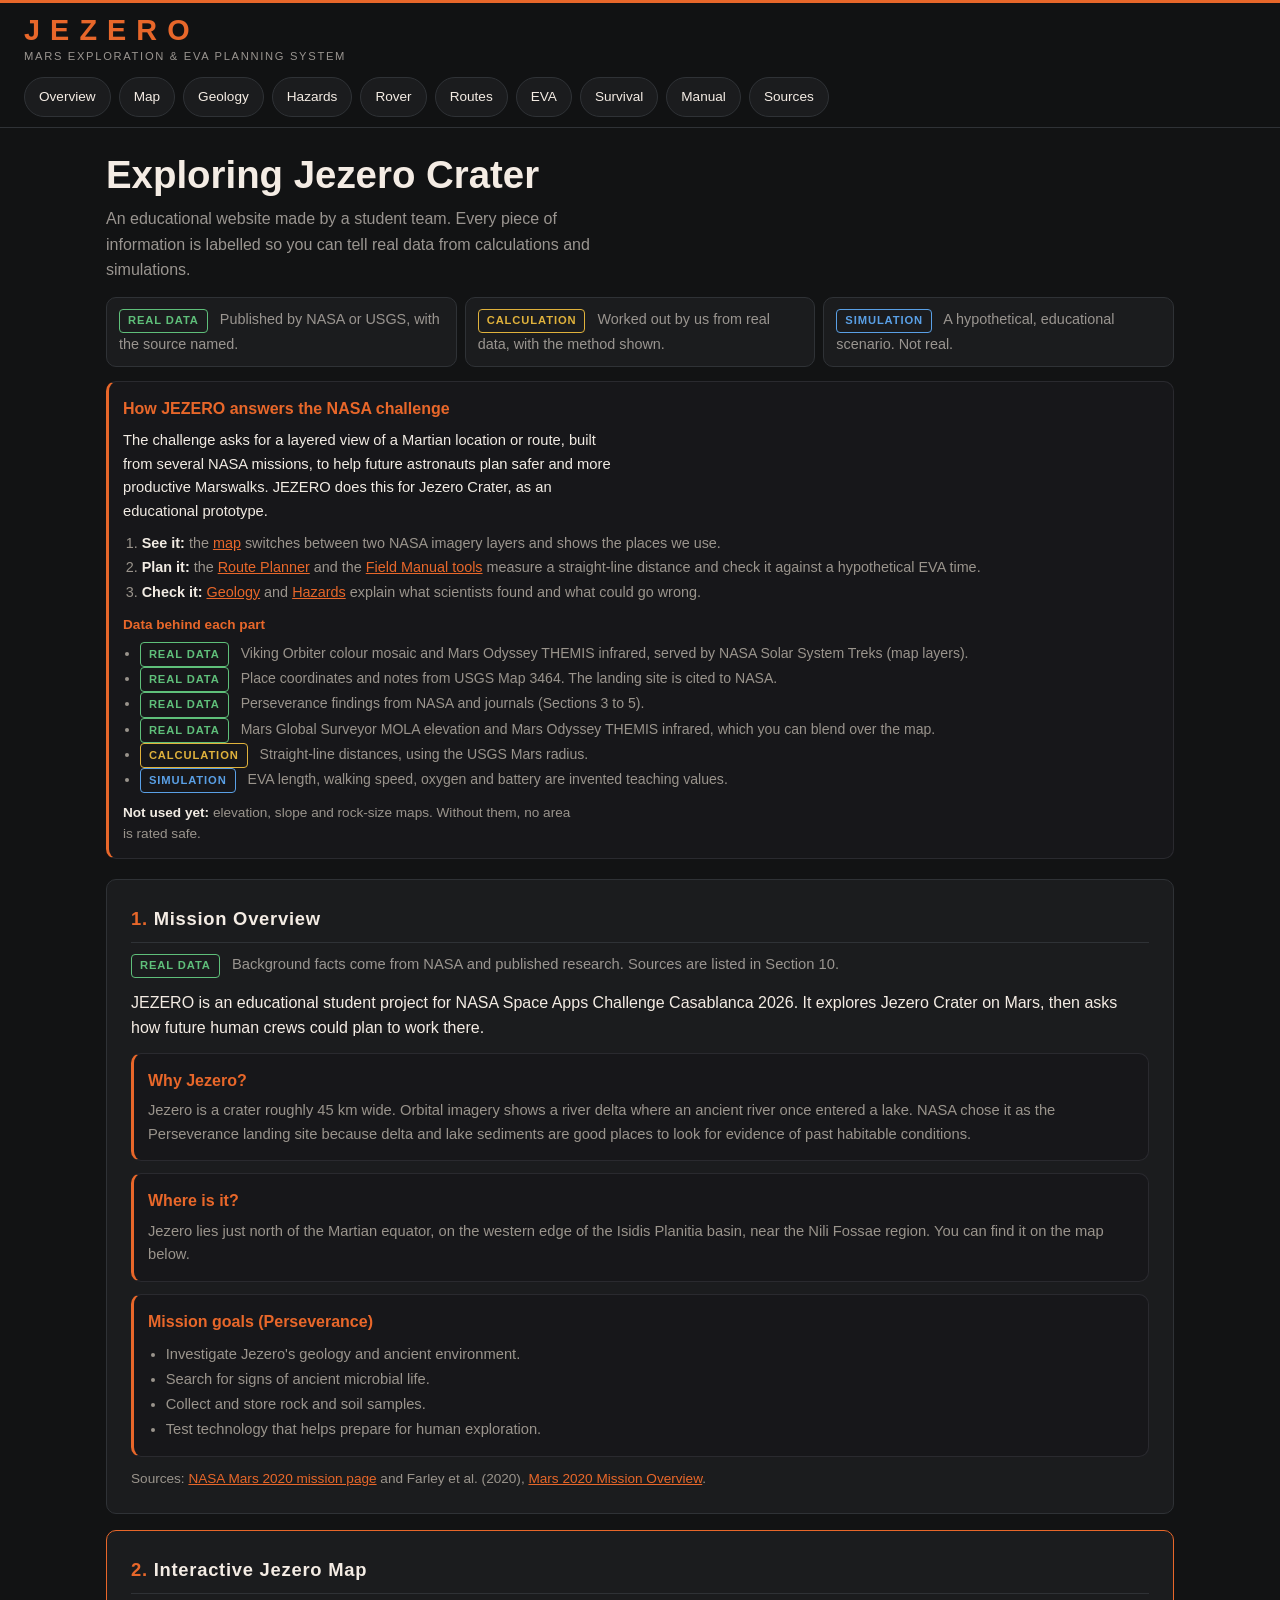
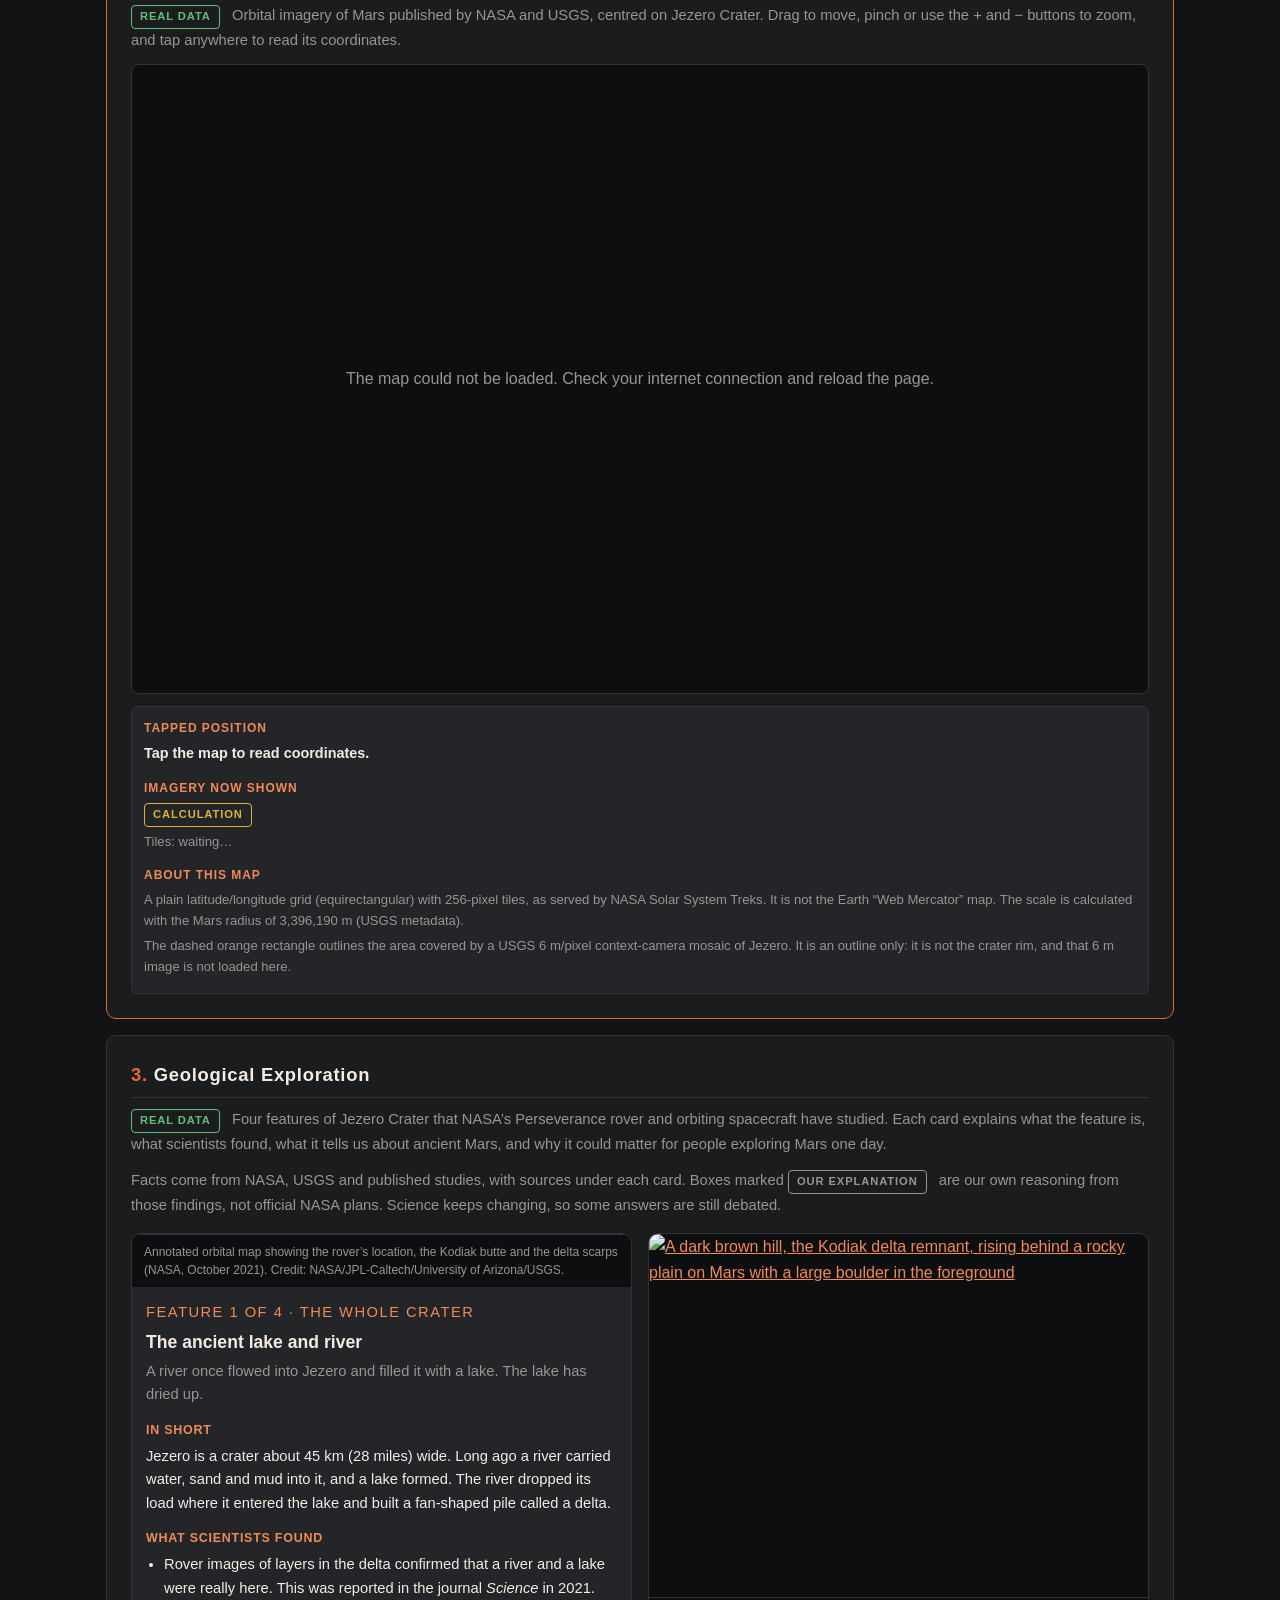
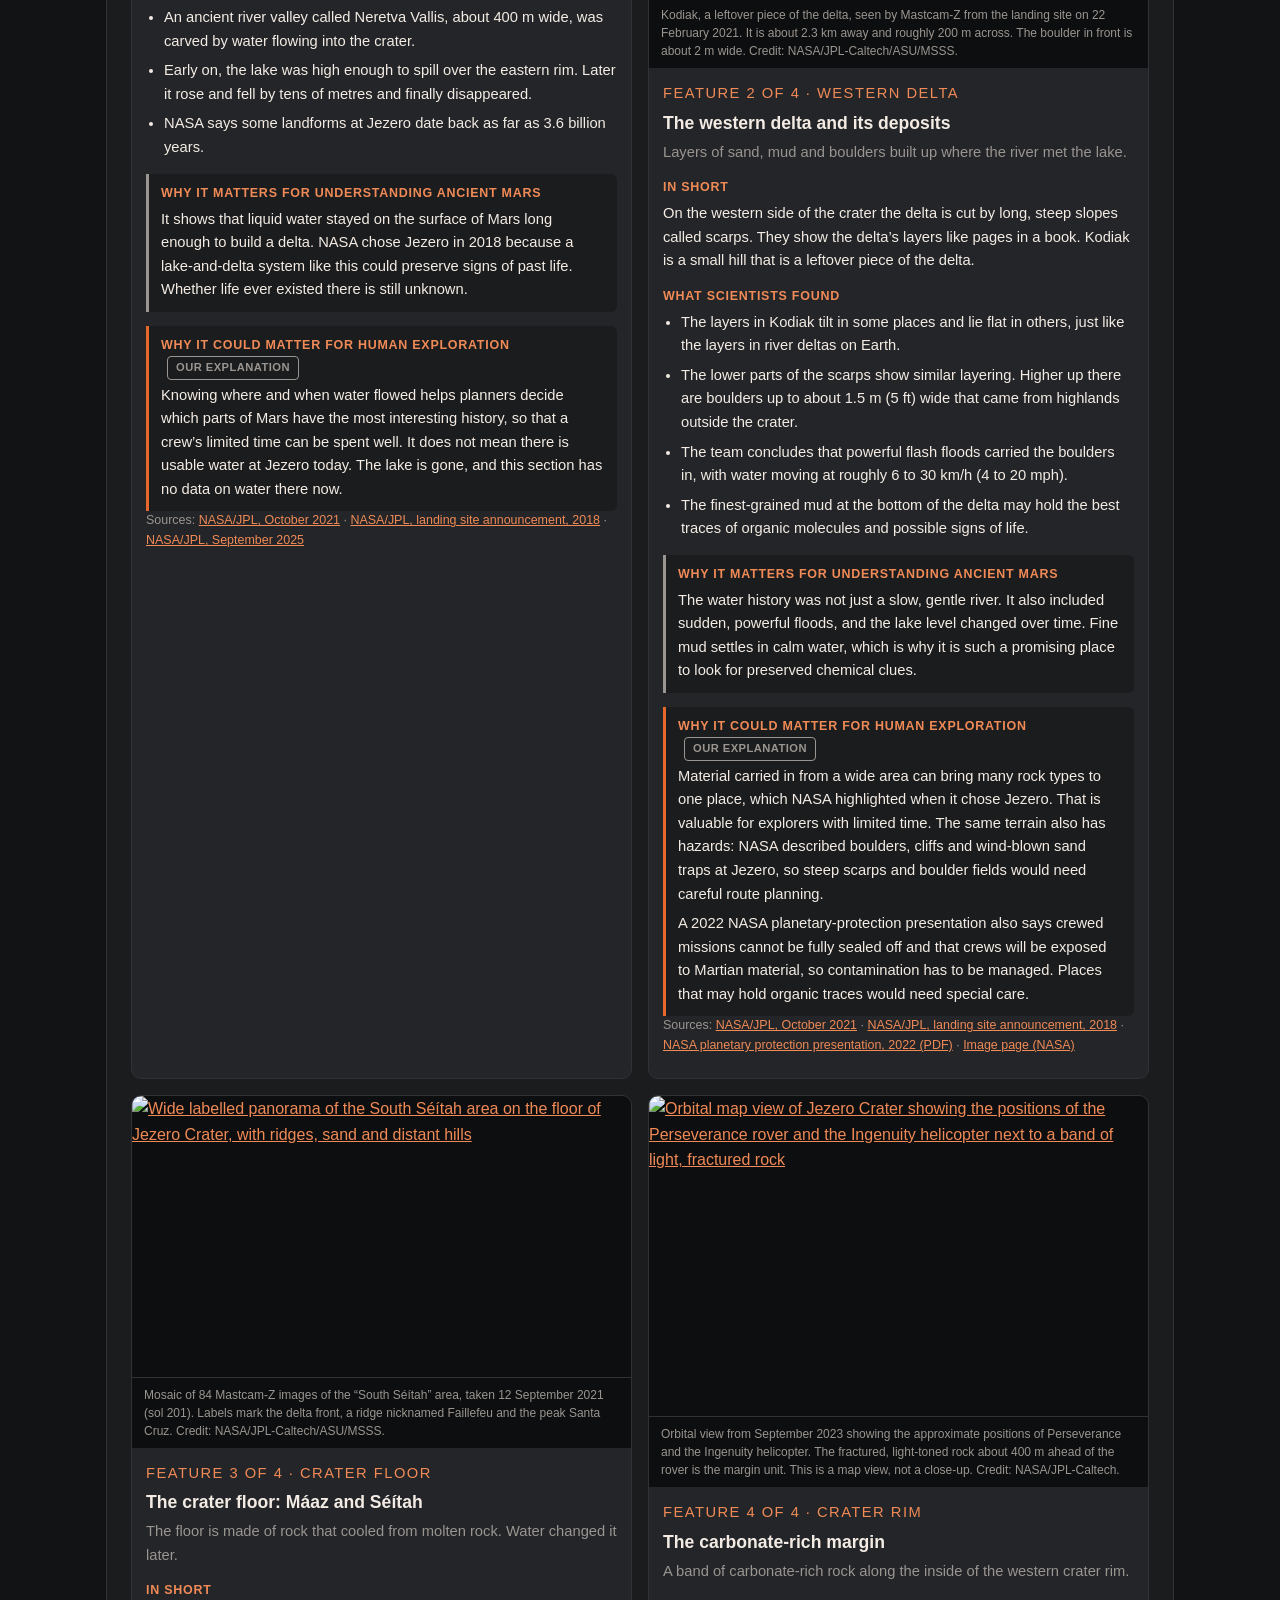
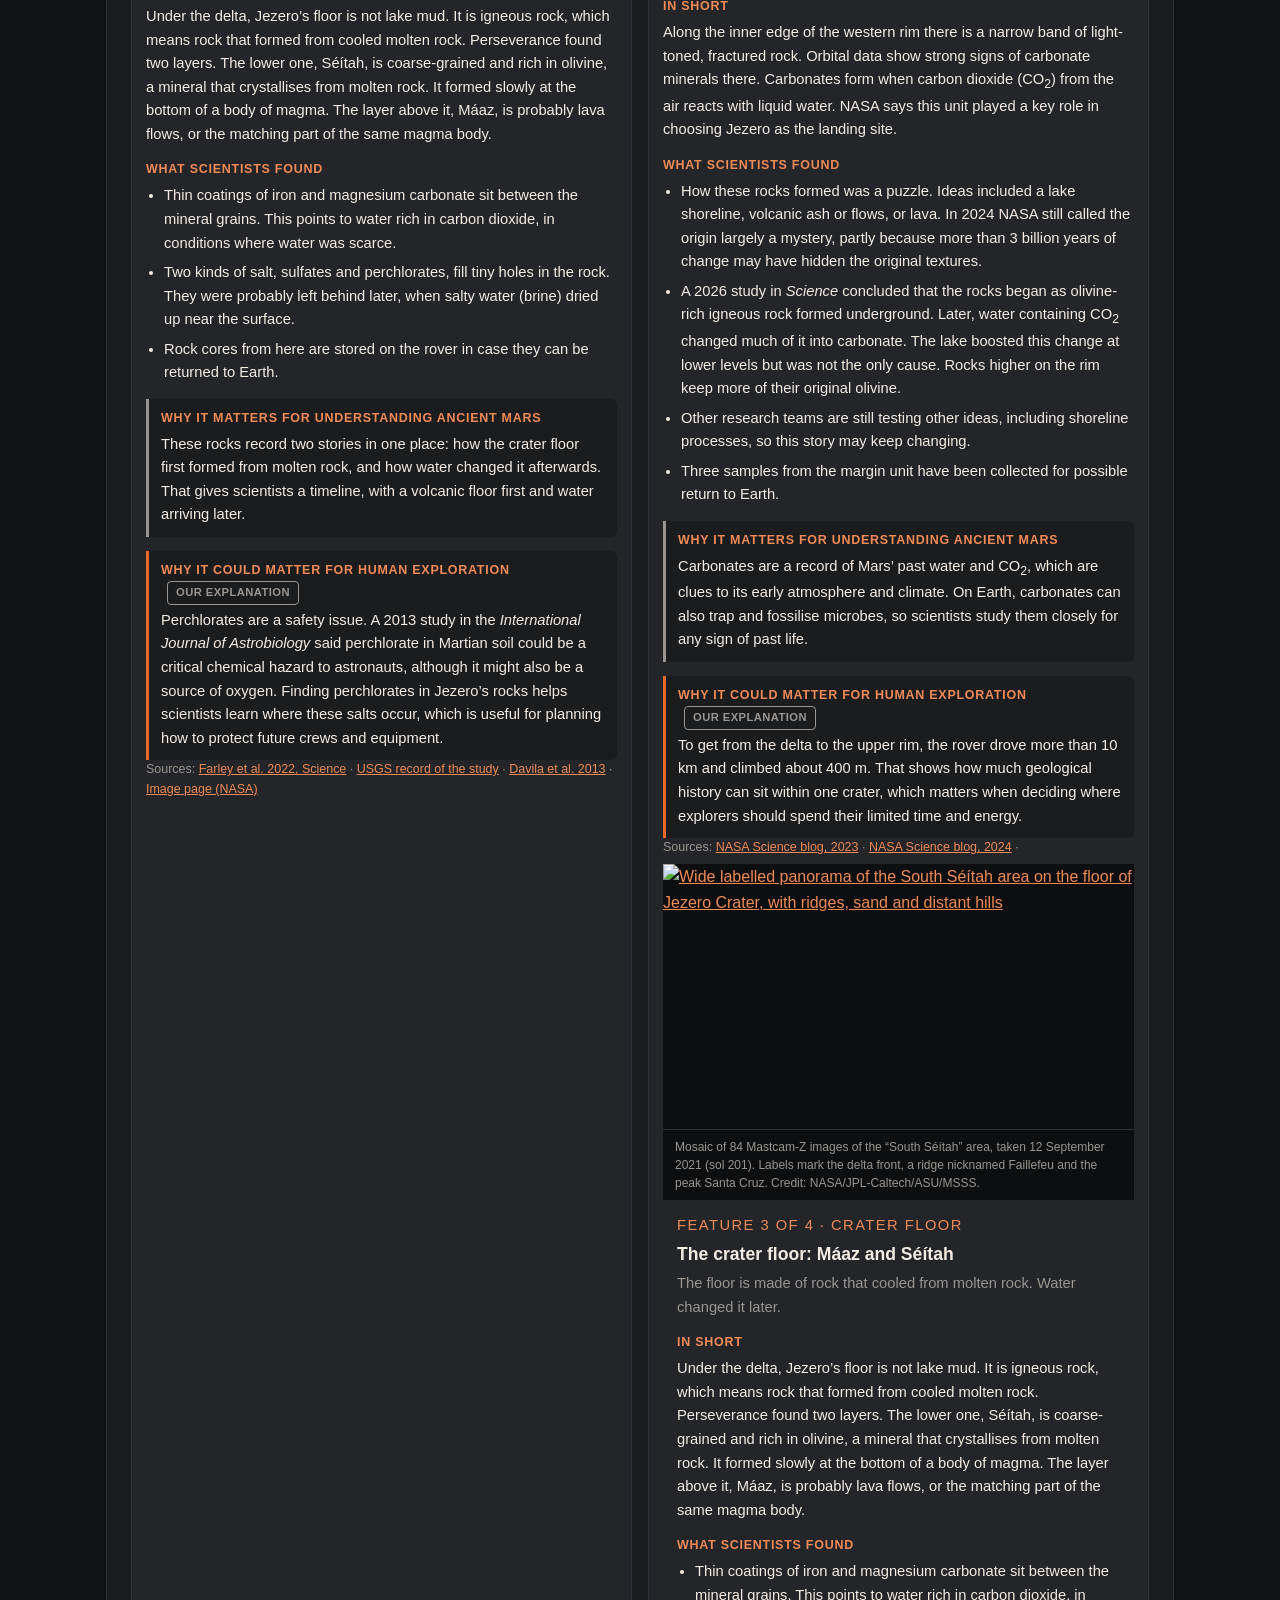
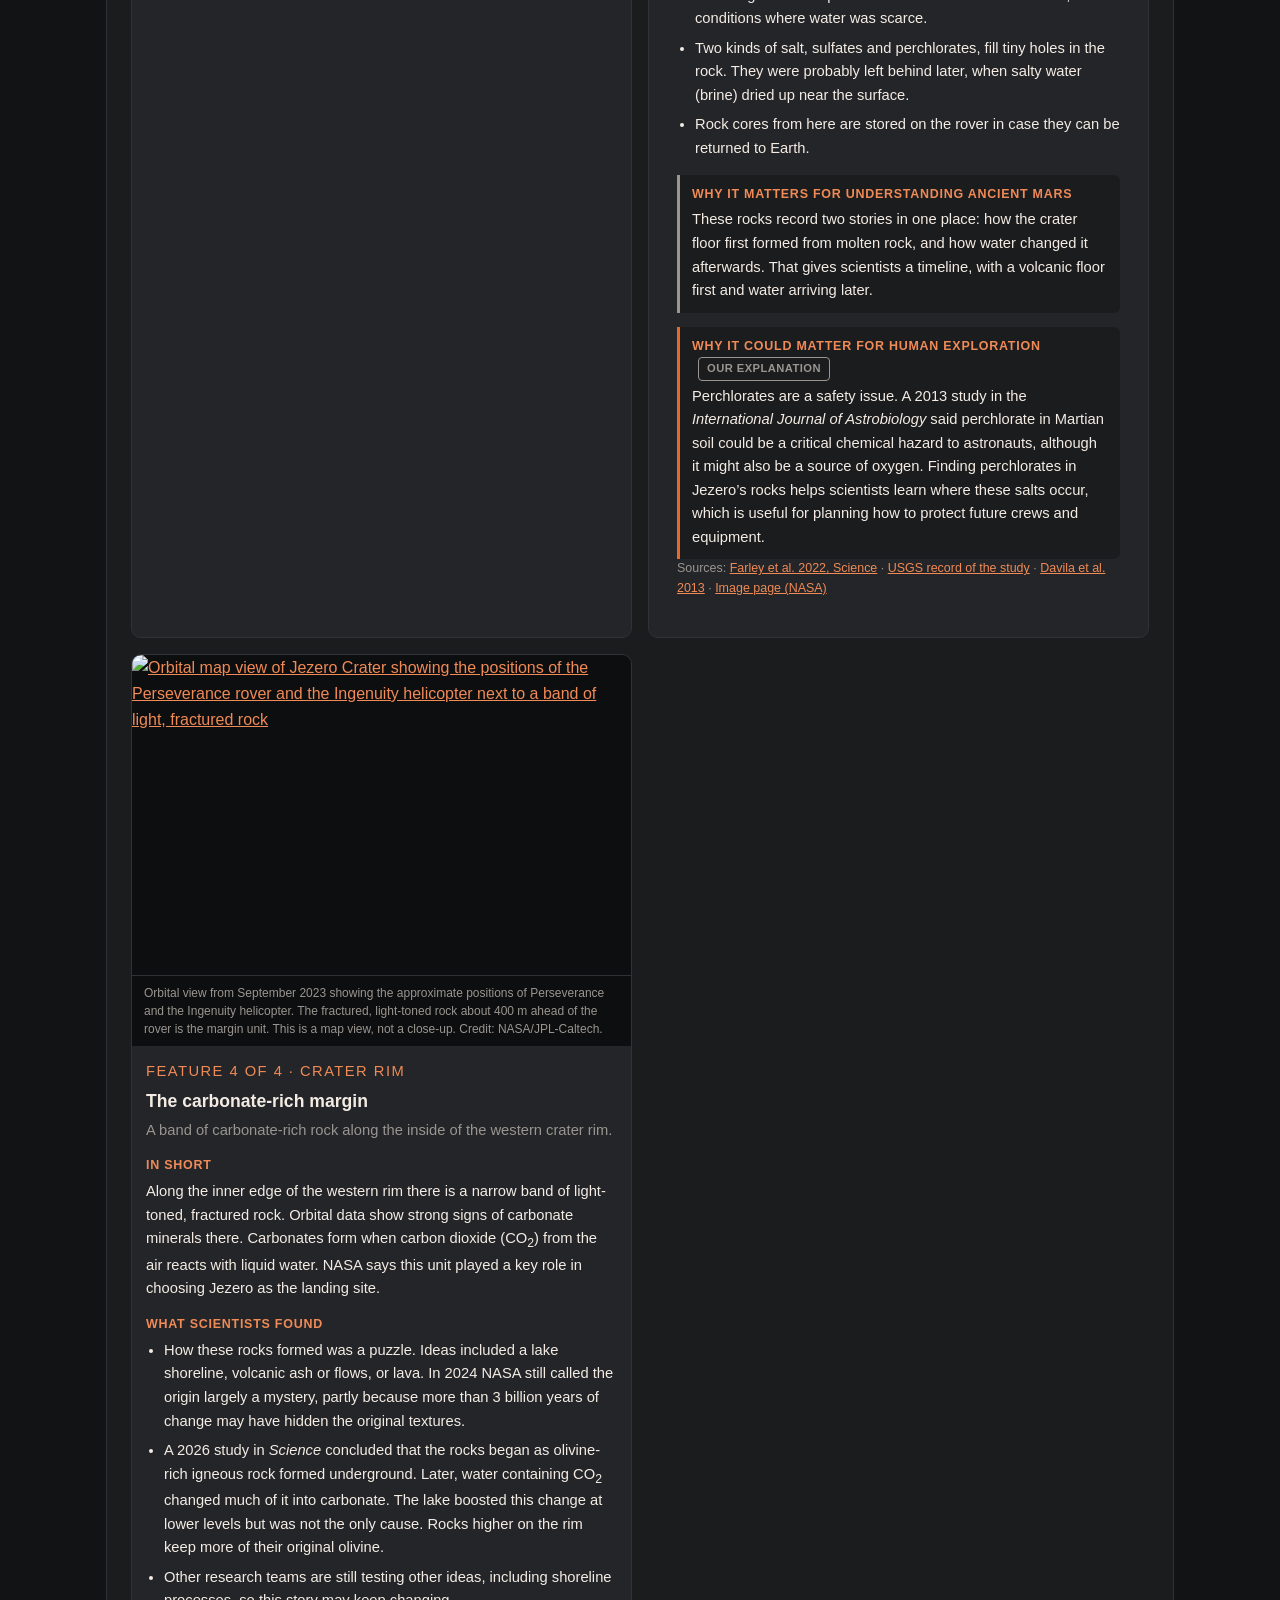
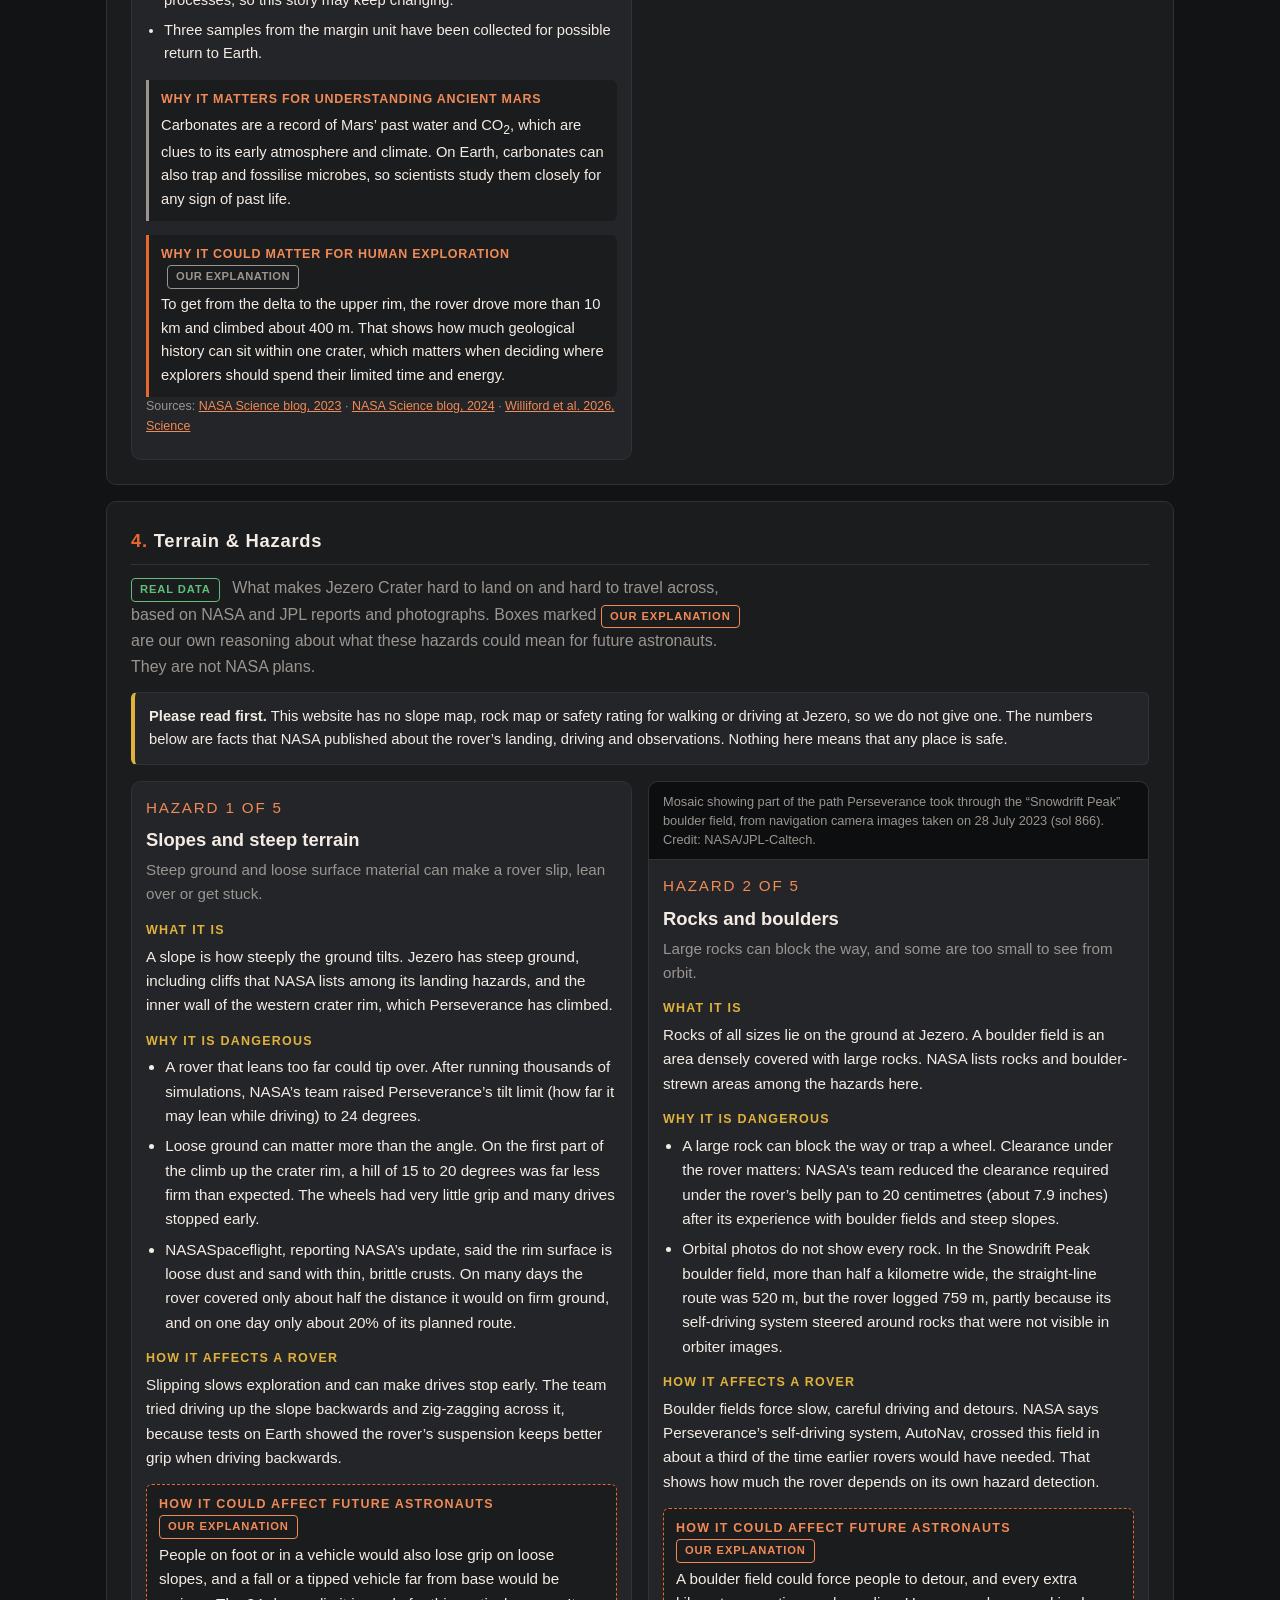
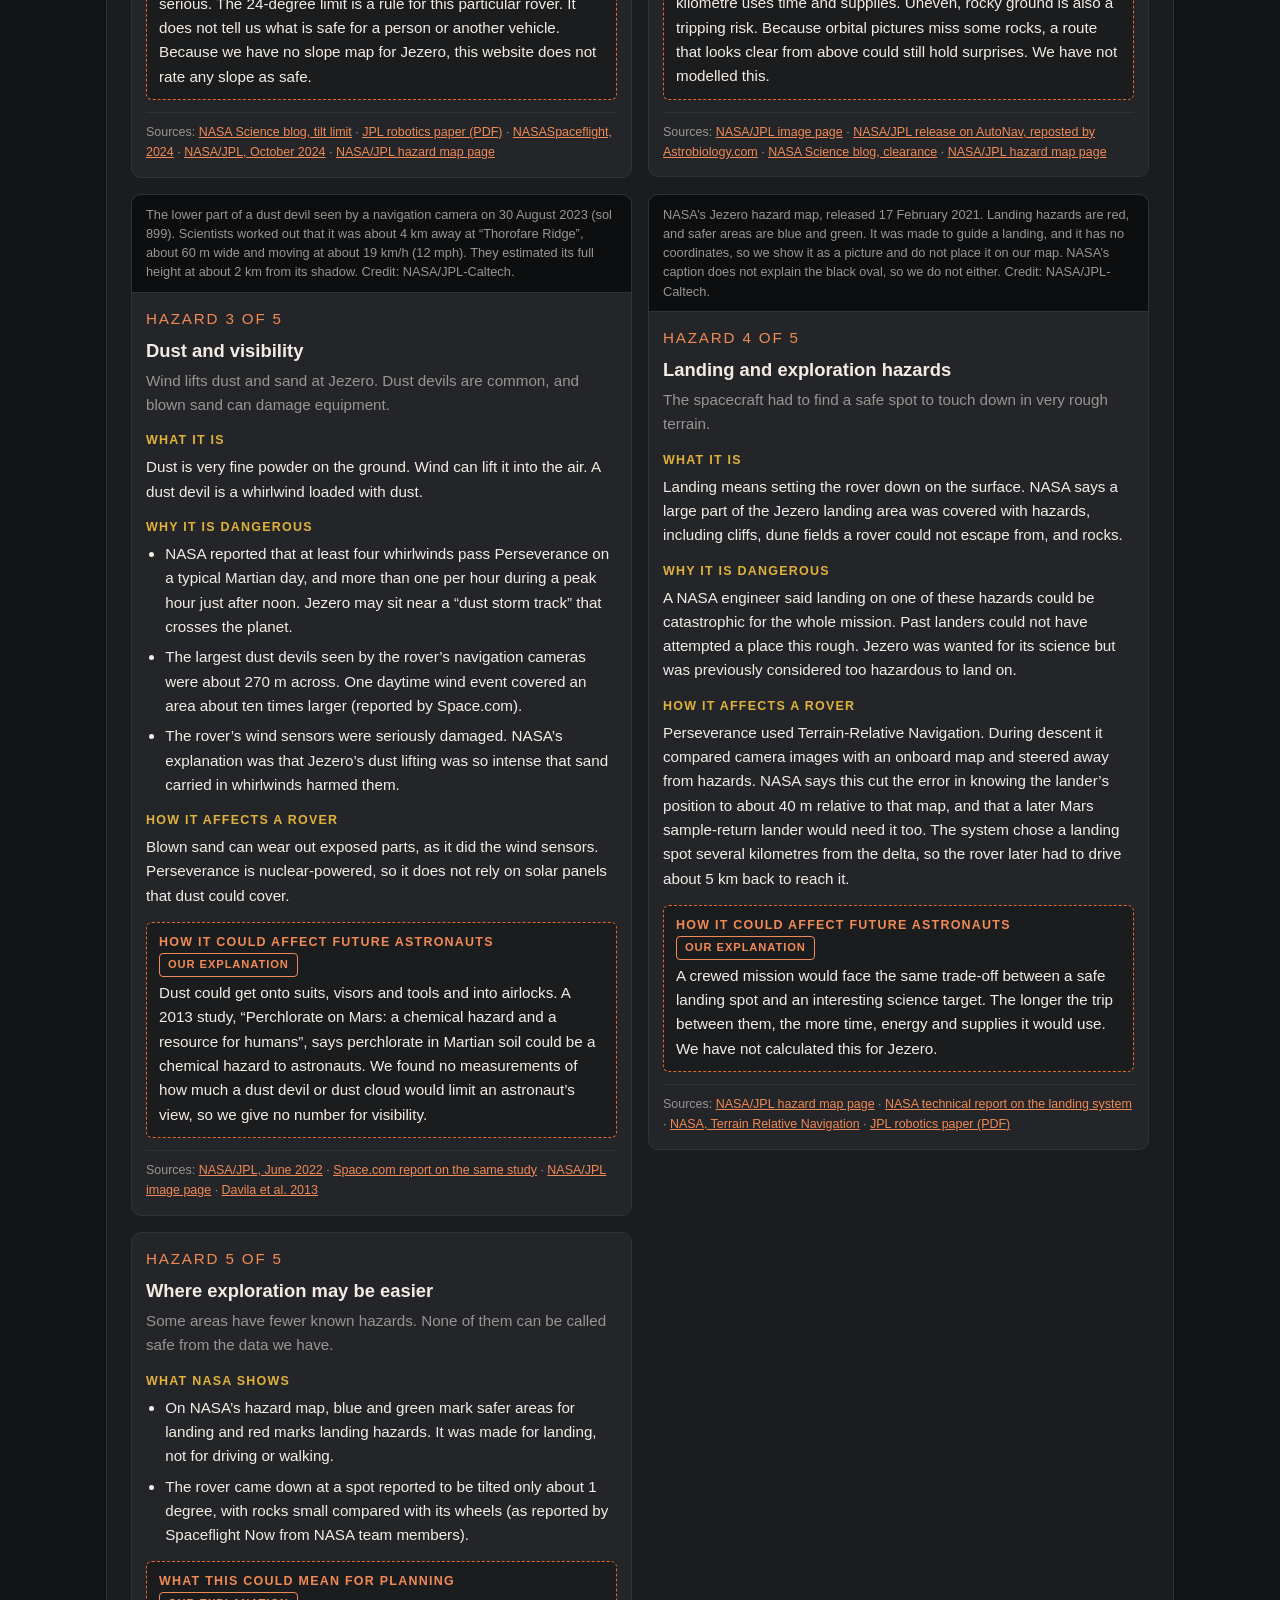
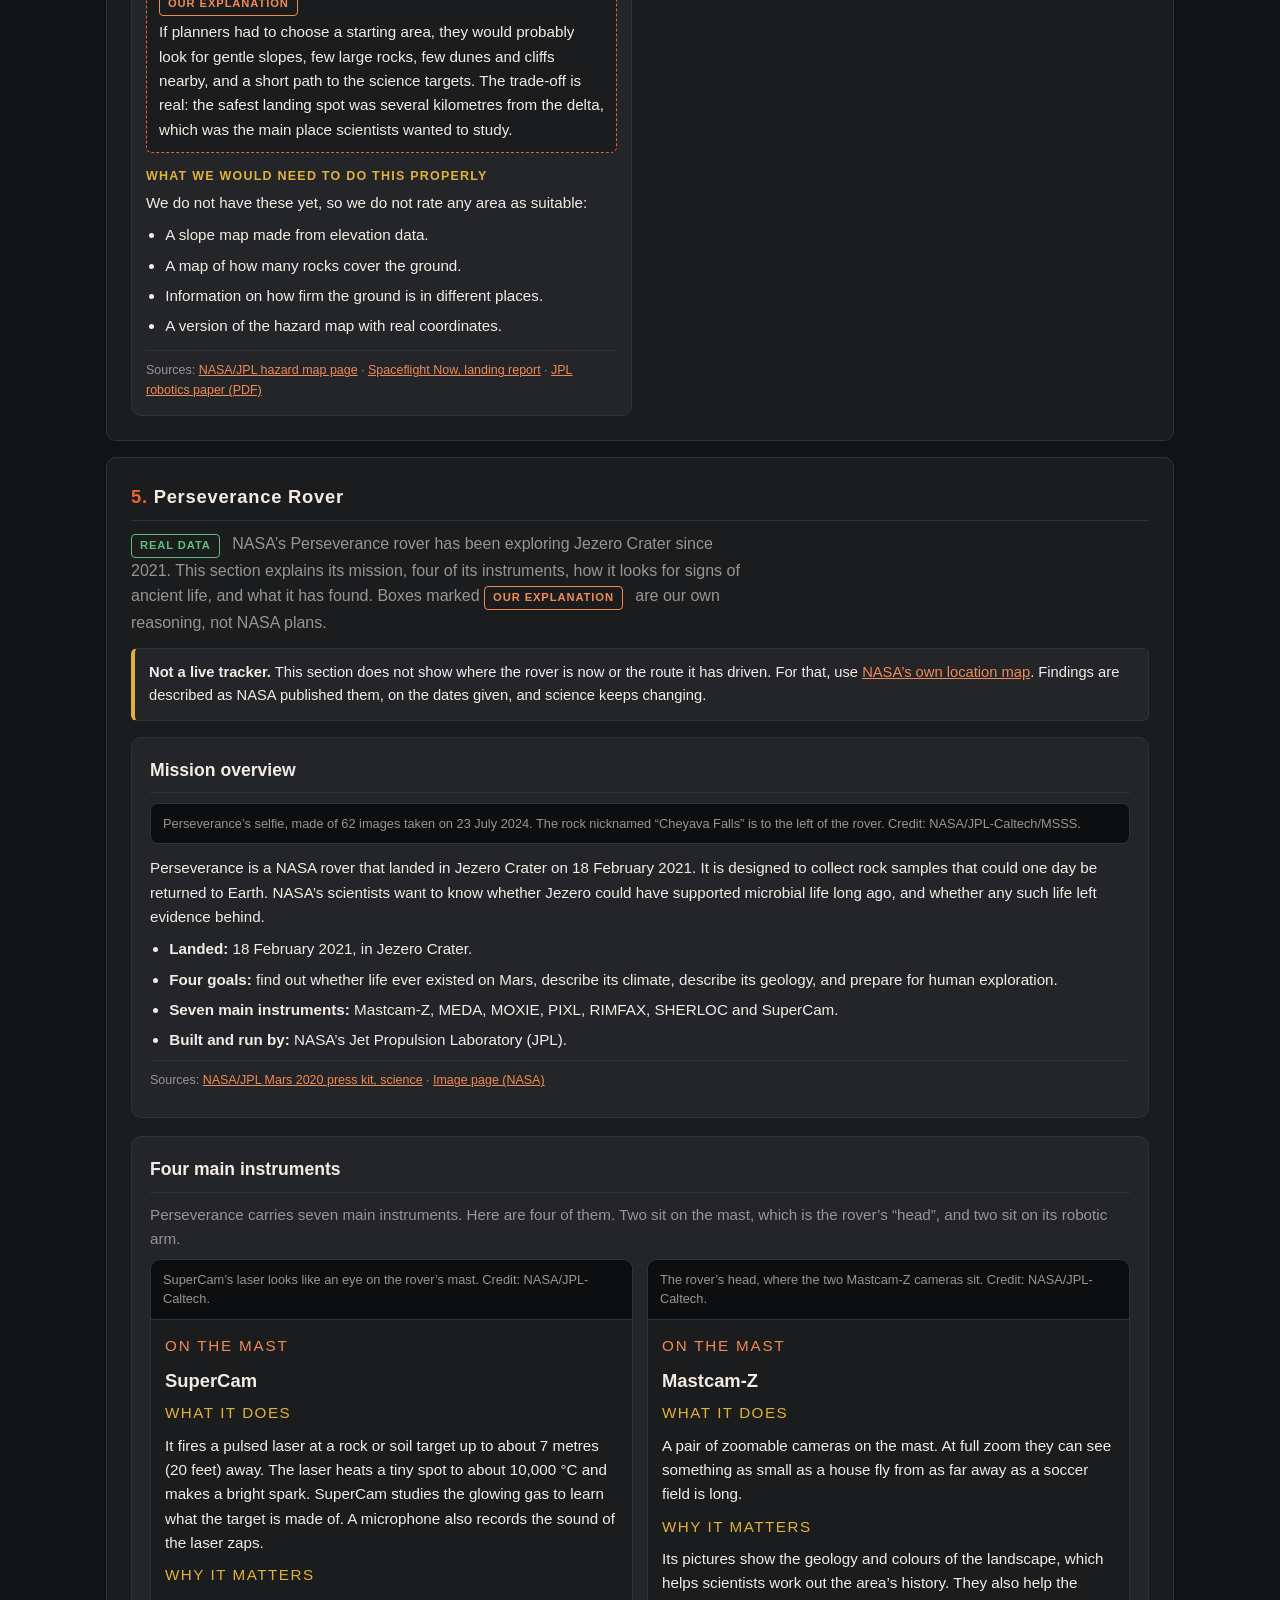
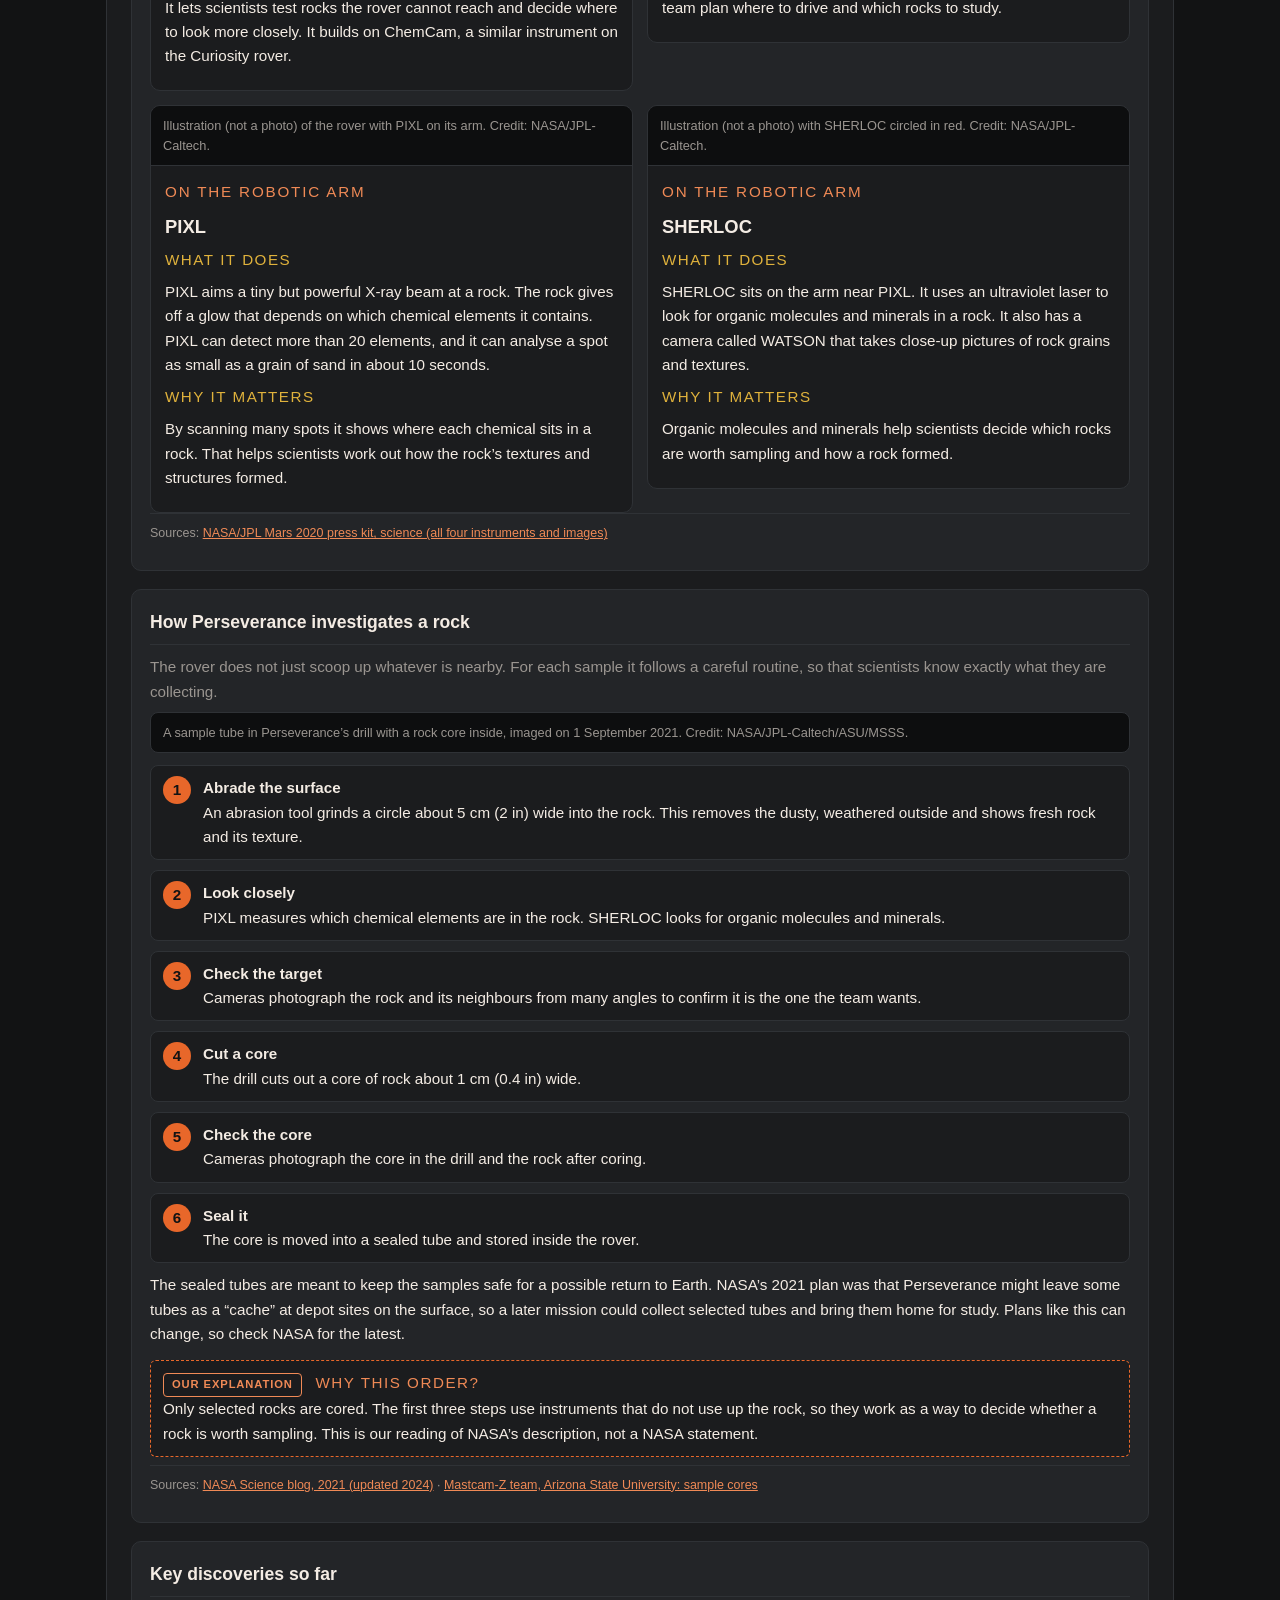
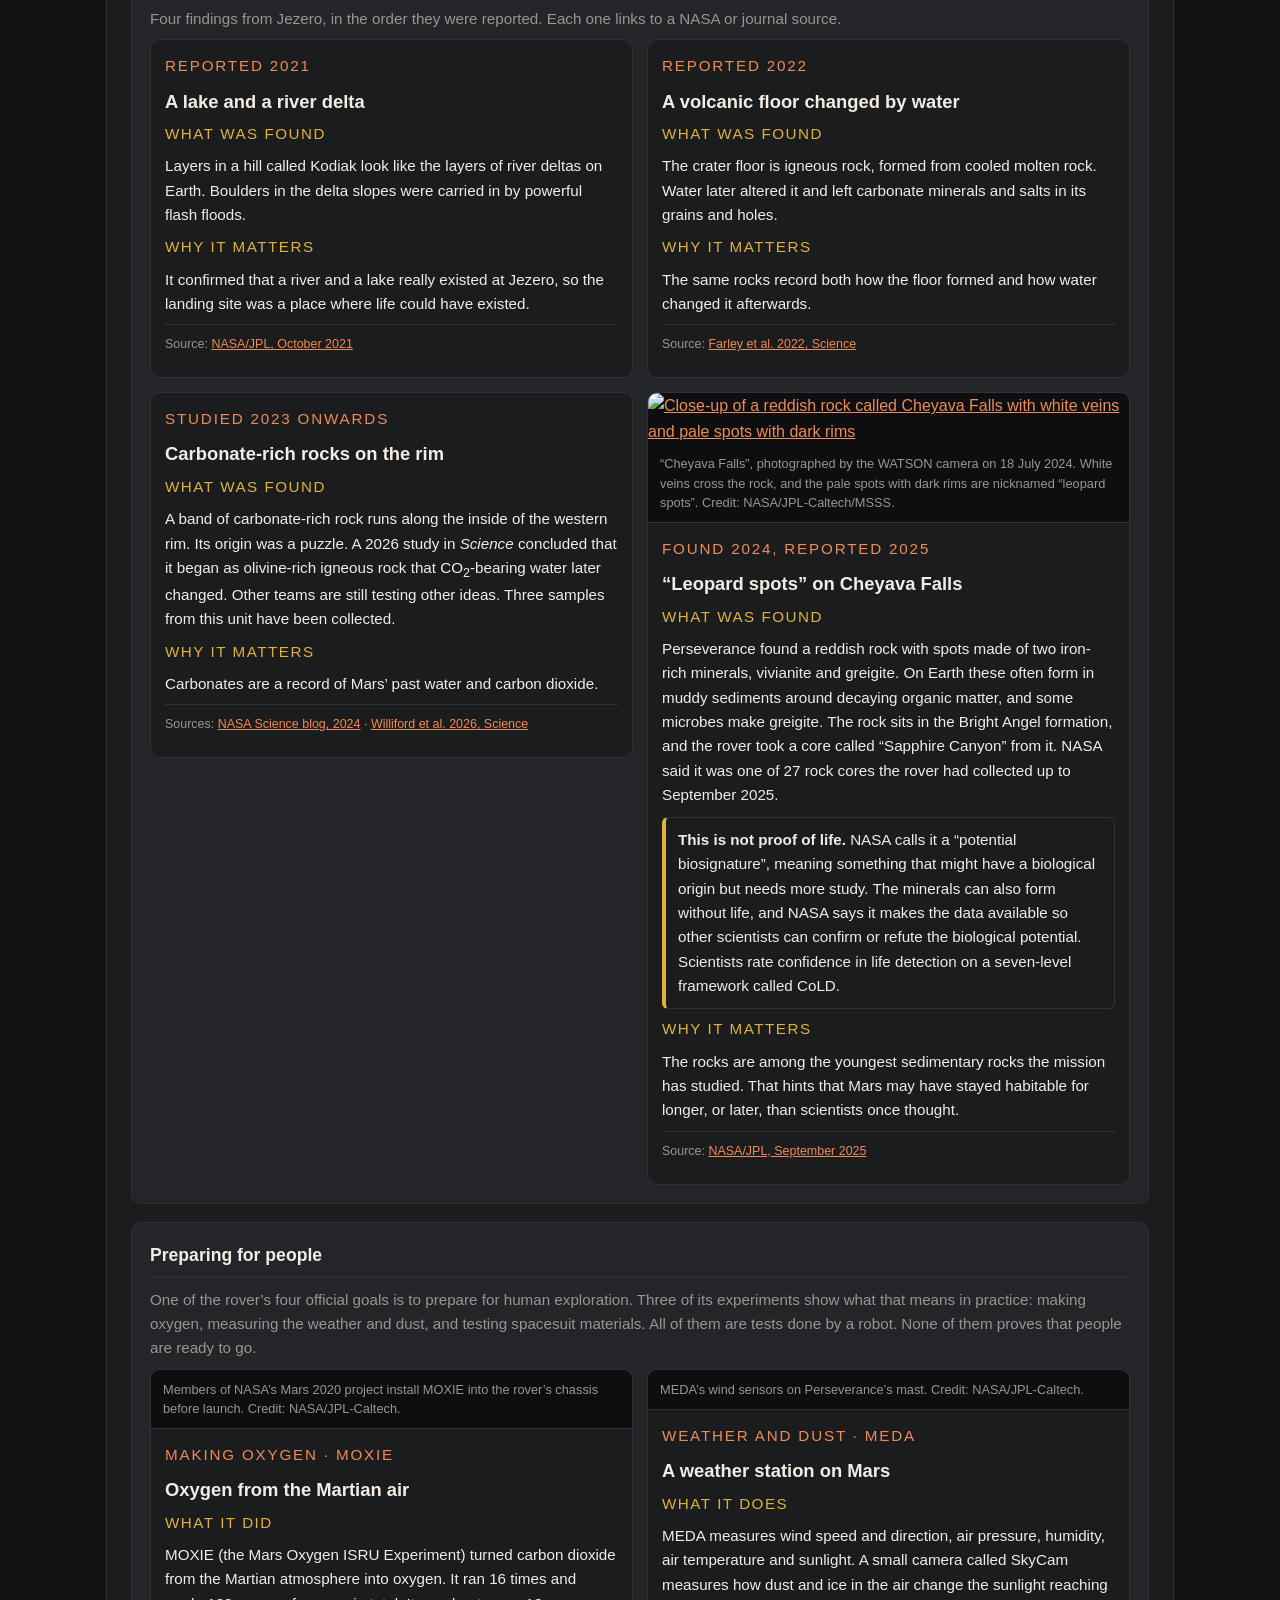
==== commit 3fec42ce: "Add Mars Global Surveyor data to index.html" ====
--- a/index.html
+++ b/index.html
@@ -23,6 +23,7 @@
   <script src="fieldtool.js" defer></script>
   <script src="astronaut.js" defer></script>
   <script src="mapmarkers.js" defer></script>
+  <script src="maplayers.js" defer></script>
 </head>
 <body>
 
@@ -70,6 +71,7 @@
     <li><span class="badge badge-real">REAL DATA</span> Viking Orbiter colour mosaic and Mars Odyssey THEMIS infrared, served by NASA Solar System Treks (map layers).</li>
     <li><span class="badge badge-real">REAL DATA</span> Place coordinates and notes from USGS Map 3464. The landing site is cited to NASA.</li>
     <li><span class="badge badge-real">REAL DATA</span> Perseverance findings from NASA and journals (Sections 3 to 5).</li>
+        <li><span class="badge badge-real">REAL DATA</span> Mars Global Surveyor MOLA elevation and Mars Odyssey THEMIS infrared, which you can blend over the map.</li>
     <li><span class="badge badge-calc">CALCULATION</span> Straight-line distances, using the USGS Mars radius.</li>
     <li><span class="badge badge-sim">SIMULATION</span> EVA length, walking speed, oxygen and battery are invented teaching values.</li>
   </ul>
@@ -877,9 +879,9 @@
         <p class="rt-small rt-example">Real drives are longer than straight lines. In one NASA example (see Section 4), the rover drove 759 m across a boulder field where the straight-line gap was 520 m.</p>
       </div>
 
-      <p class="rt-sources">Sources: <a href="https://pubs.usgs.gov/sim/3464/sim3464_pamphlet.pdf" target="_blank" rel="noopener">USGS Scientific Investigations Map 3464, pamphlet (Sun and Stack, 2020)</a> &middot; <a href="https://en.wikipedia.org/wiki/Octavia_E._Butler_Landing" target="_blank" rel="noopener">Wikipedia, Octavia E. Butler Landing (cites NASA)</a></p>    </section>
-
-    <section id="eva" class="panel">
+      <p class="rt-sources">Sources: <a href="https://pubs.usgs.gov/sim/3464/sim3464_pamphlet.pdf" target="_blank" rel="noopener">USGS Scientific Investigations Map 3464, pamphlet (Sun and Stack, 2020)</a> &middot; <a href="https://www.nasa.gov/press-release/nasa-s-perseverance-drives-on-mars-terrain-for-first-time/" target="_blank" rel="noopener">NASA, Perseverance's first drive and landing site name (2021)</a> &middot; <a href="https://en.wikipedia.org/wiki/Octavia_E._Butler_Landing" target="_blank" rel="noopener">Wikipedia, Octavia E. Butler Landing (coordinates)</a></p>
+   
+      <section id="eva" class="panel">
       <h2>7. Human EVA Simulation</h2>
       <p class="coming">Loading the EVA simulator. If this message stays, refresh the page and make sure JavaScript is on. It is a hypothetical educational scenario and does not represent real NASA equipment.</p>
     </section>
@@ -1190,7 +1192,7 @@
   <span class="src-tag t-real">Scientific source</span>
   <h4>USGS Scientific Investigations Map 3464</h4>
   <p class="src-cite">Sun, V.Z. and Stack, K.M. (2020). USGS pamphlet.</p>
-<p class="src-used"><b>Used for:</b> The coordinates of seven of the eight places in the Route Planner (Section 6) and on the map (Section 2). The eighth, the landing site, is cited to NASA.</p>
+<p class="src-used"><b>Used for:</b> The coordinates of seven of the eight places in the Route Planner (Section 6) and on the map (Section 2). The eighth, the landing site, takes its name from NASA and its coordinates from Wikipedia.</p>
   <a class="src-link" href="https://pubs.usgs.gov/sim/3464/sim3464_pamphlet.pdf" target="_blank" rel="noopener noreferrer">Open USGS pamphlet ↗</a>
       </article>
     </div>
@@ -1286,7 +1288,7 @@
       <summary>Geographic coordinates</summary>
       <div class="src-body">
         <span class="src-tag t-real">Scientific source</span>
-        <p>The four place coordinates in Routes and both Section 9 tools come from USGS Scientific Investigations Map 3464 (Sun and Stack, 2020), rounded to 0.01 degrees. Tapping the map reports the coordinates of the tapped point.</p>
+        <p>Place coordinates in the Route Planner and on the map come from USGS Scientific Investigations Map 3464 (Sun and Stack, 2020), except the landing site, whose name comes from NASA and whose coordinates come from Wikipedia. All are rounded to 0.01 degrees. Tapping the map reports the coordinates of the tapped point.</p>
       </div>
     </details>
     <details>
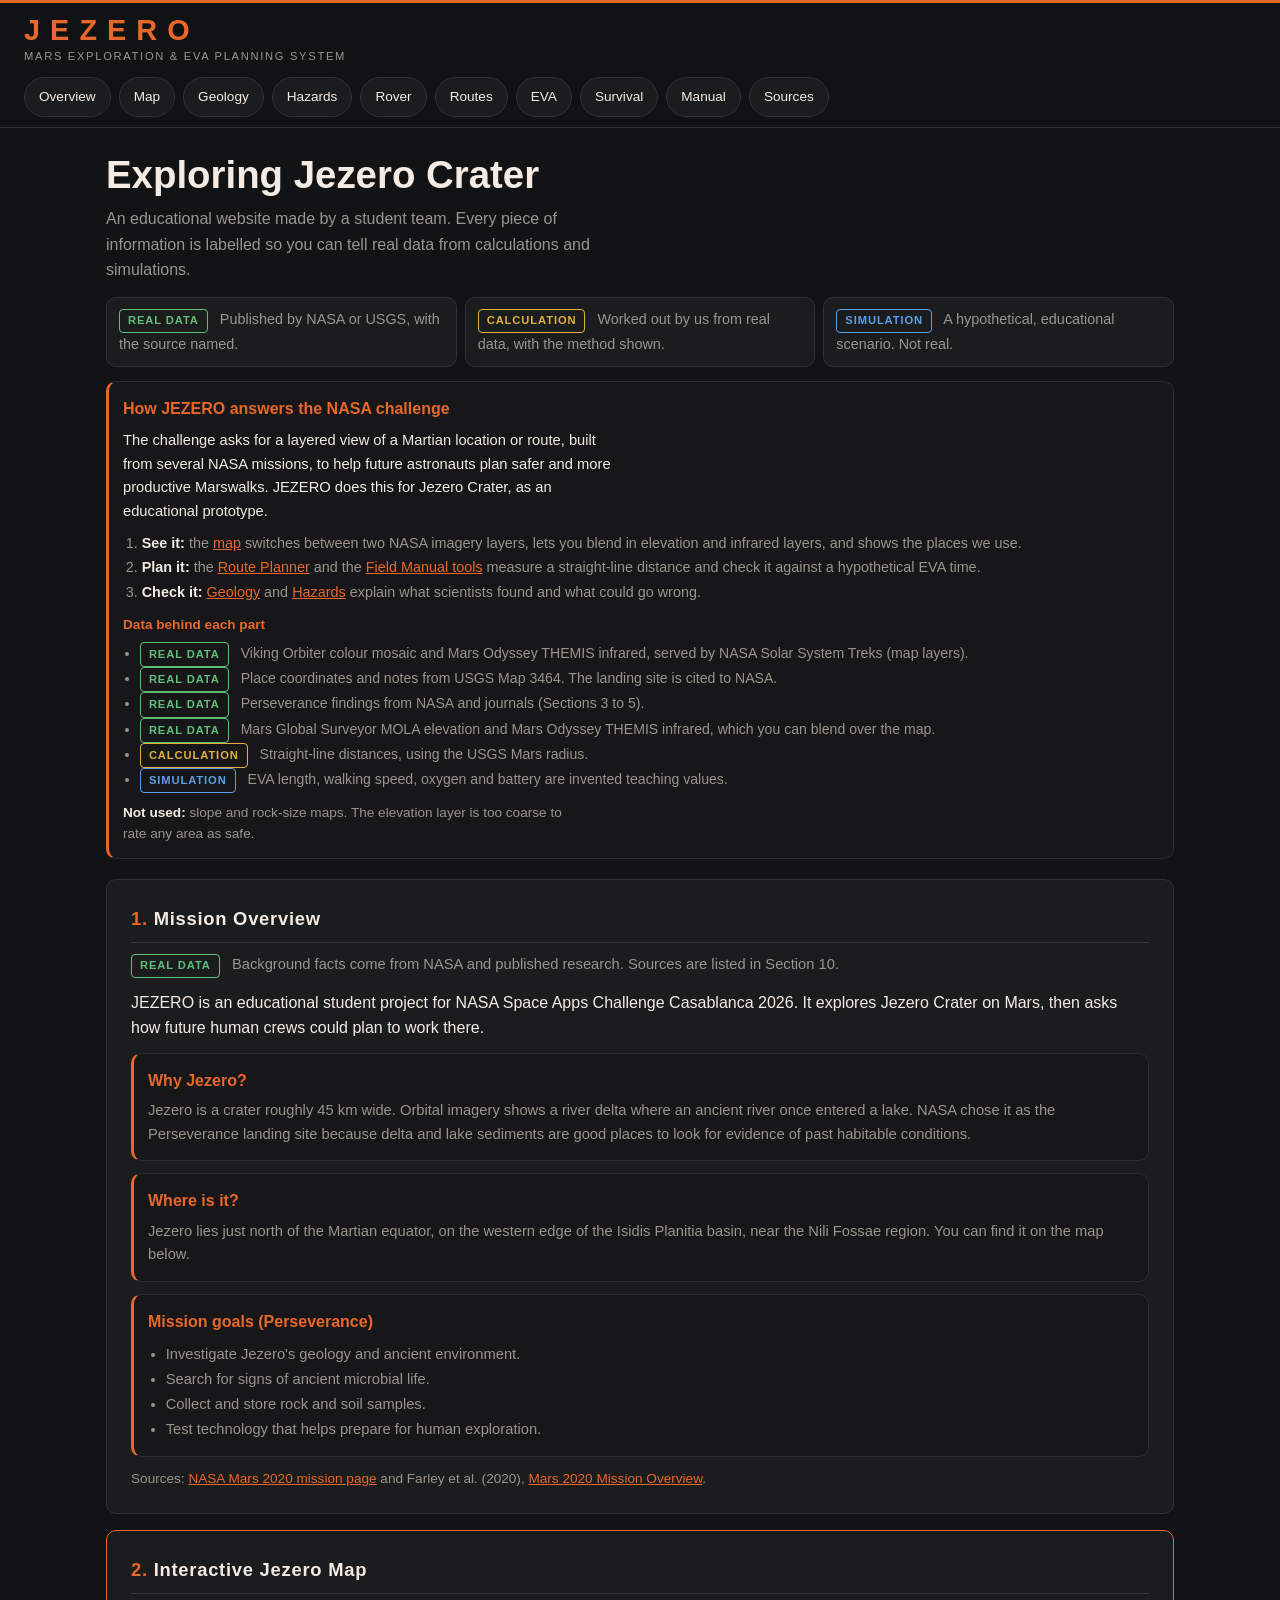
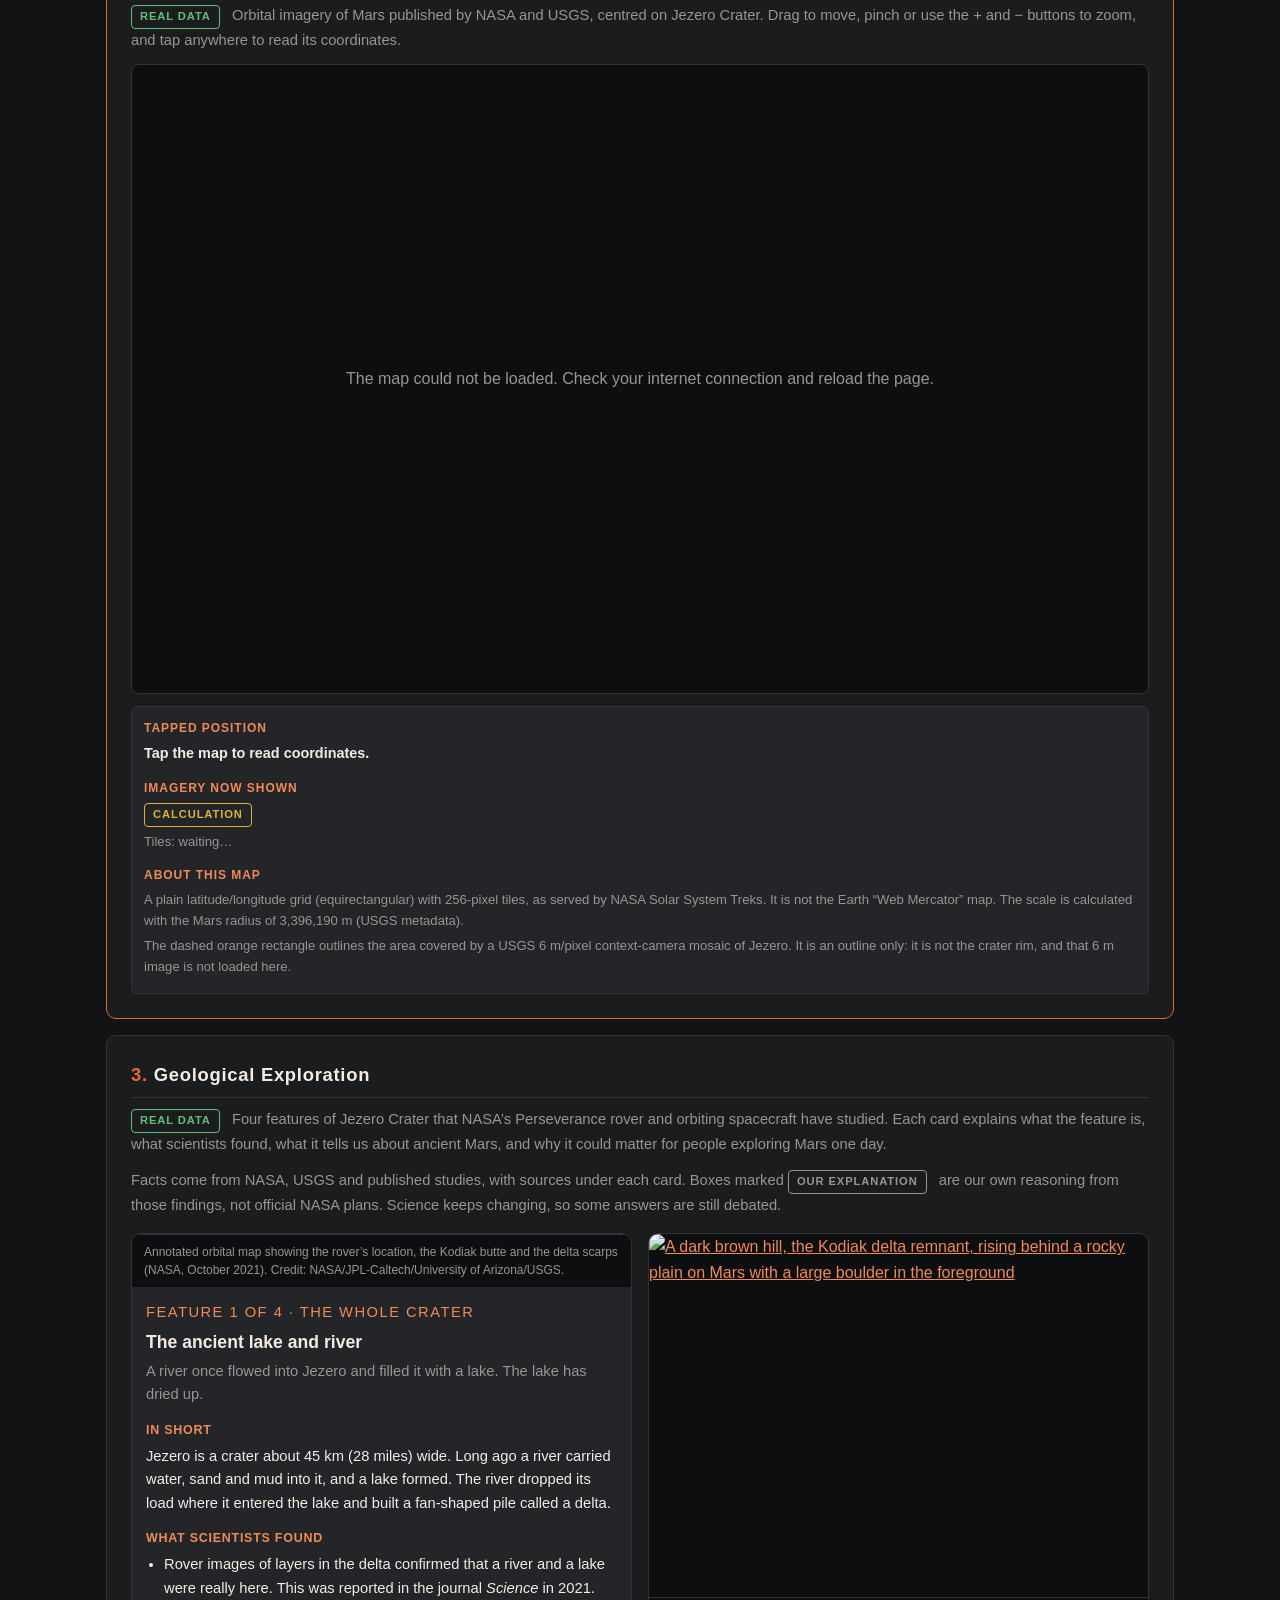
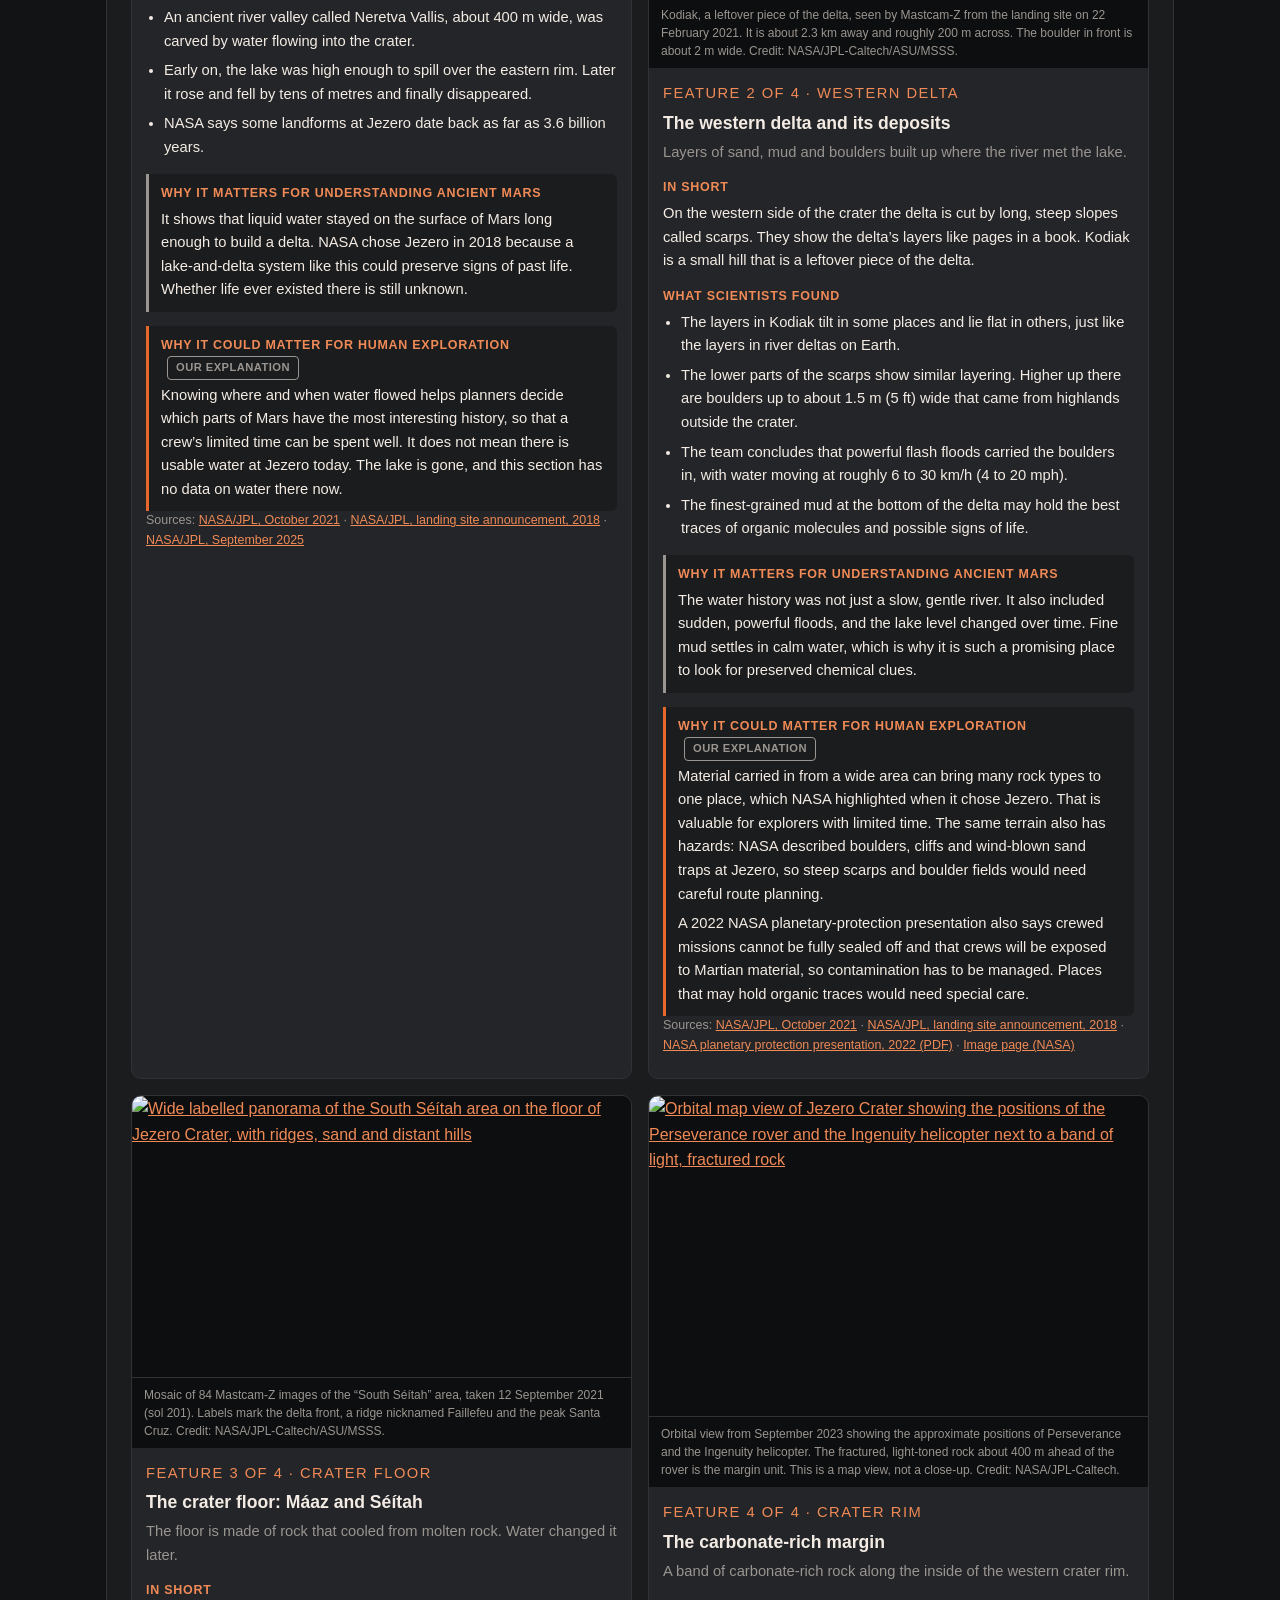
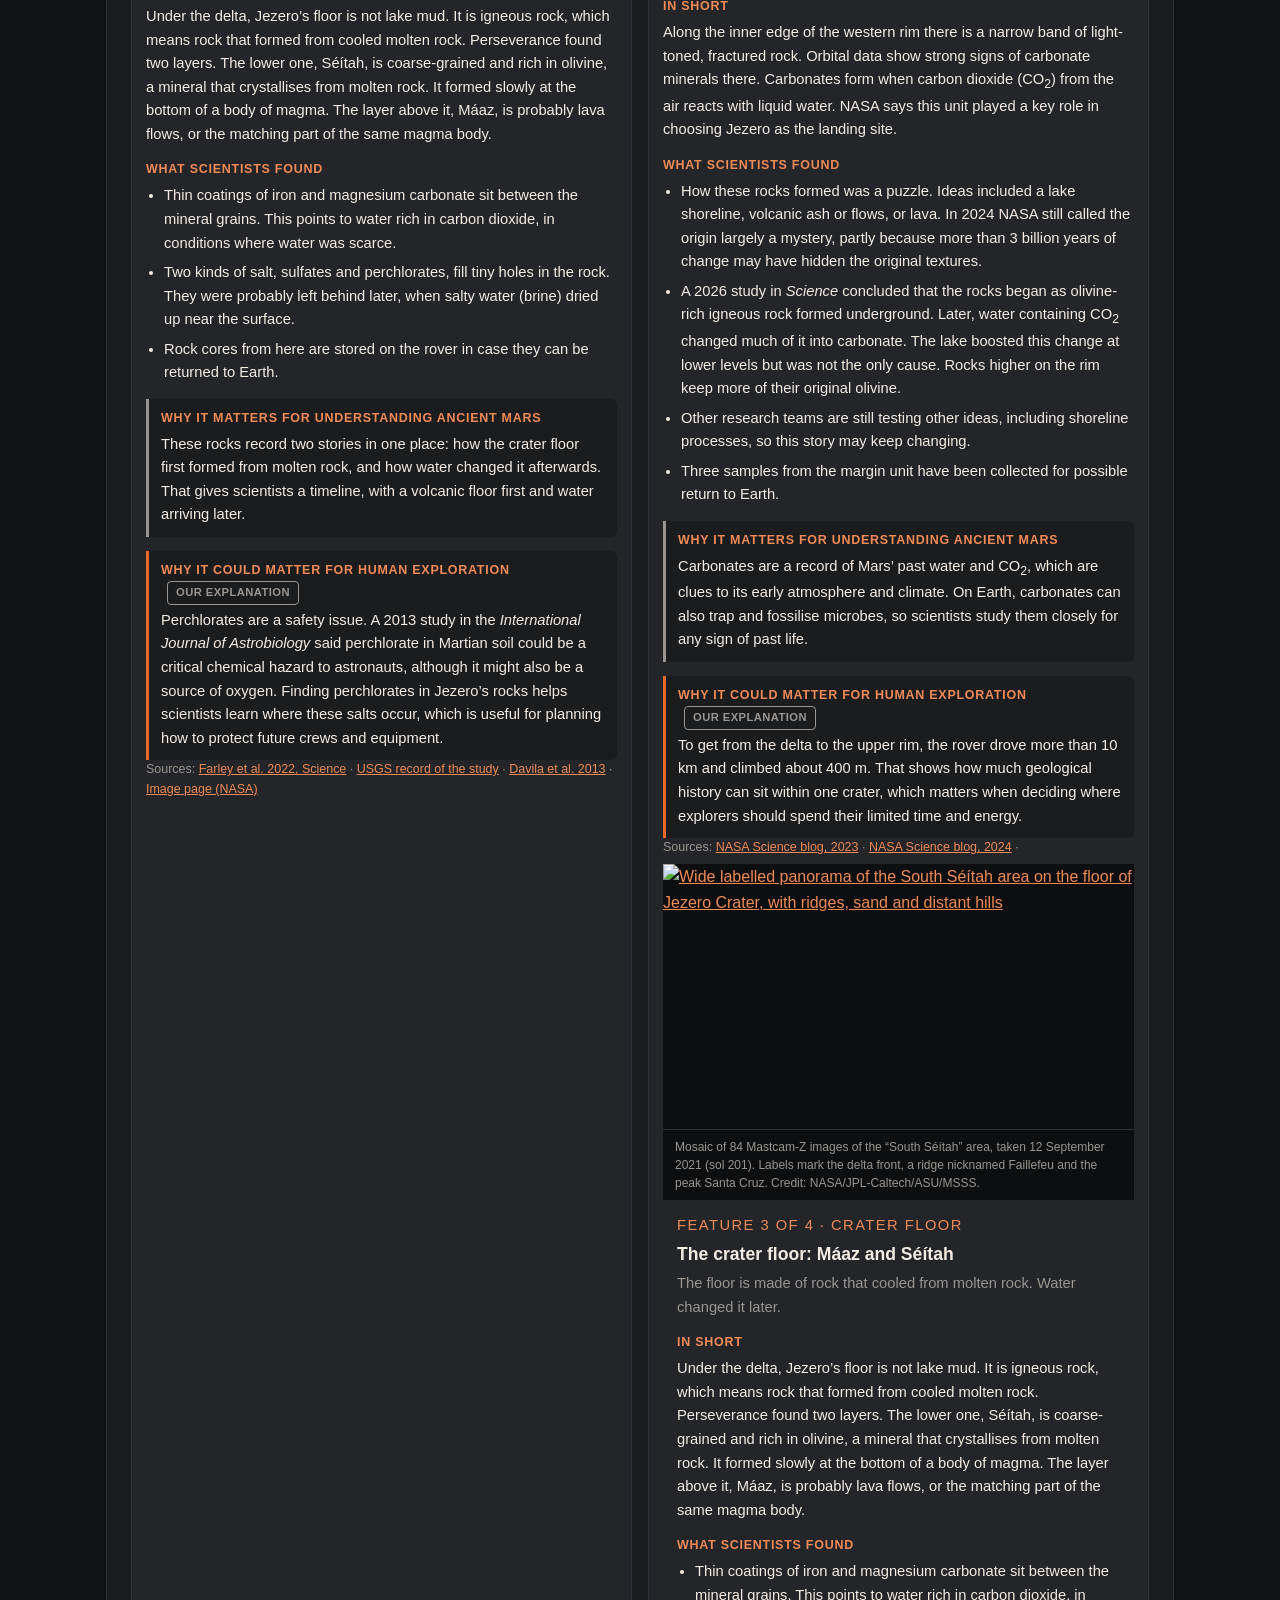
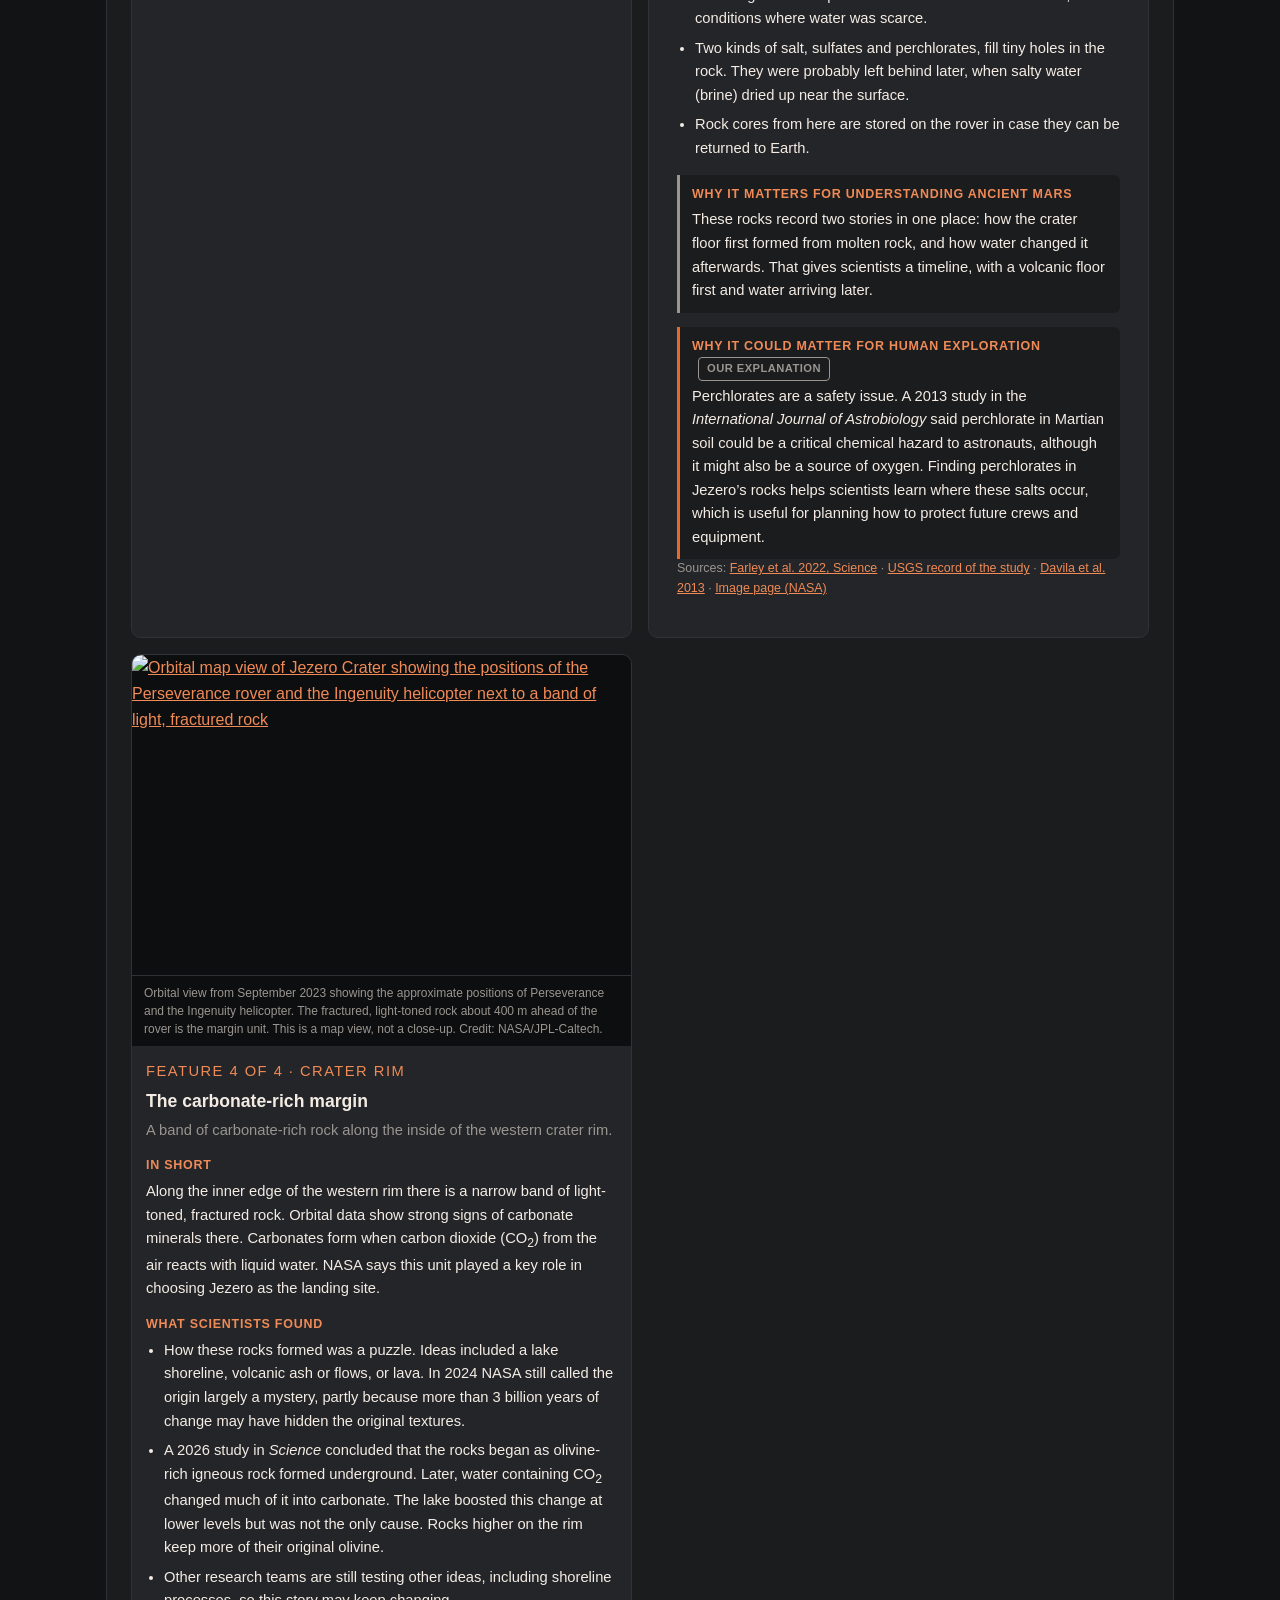
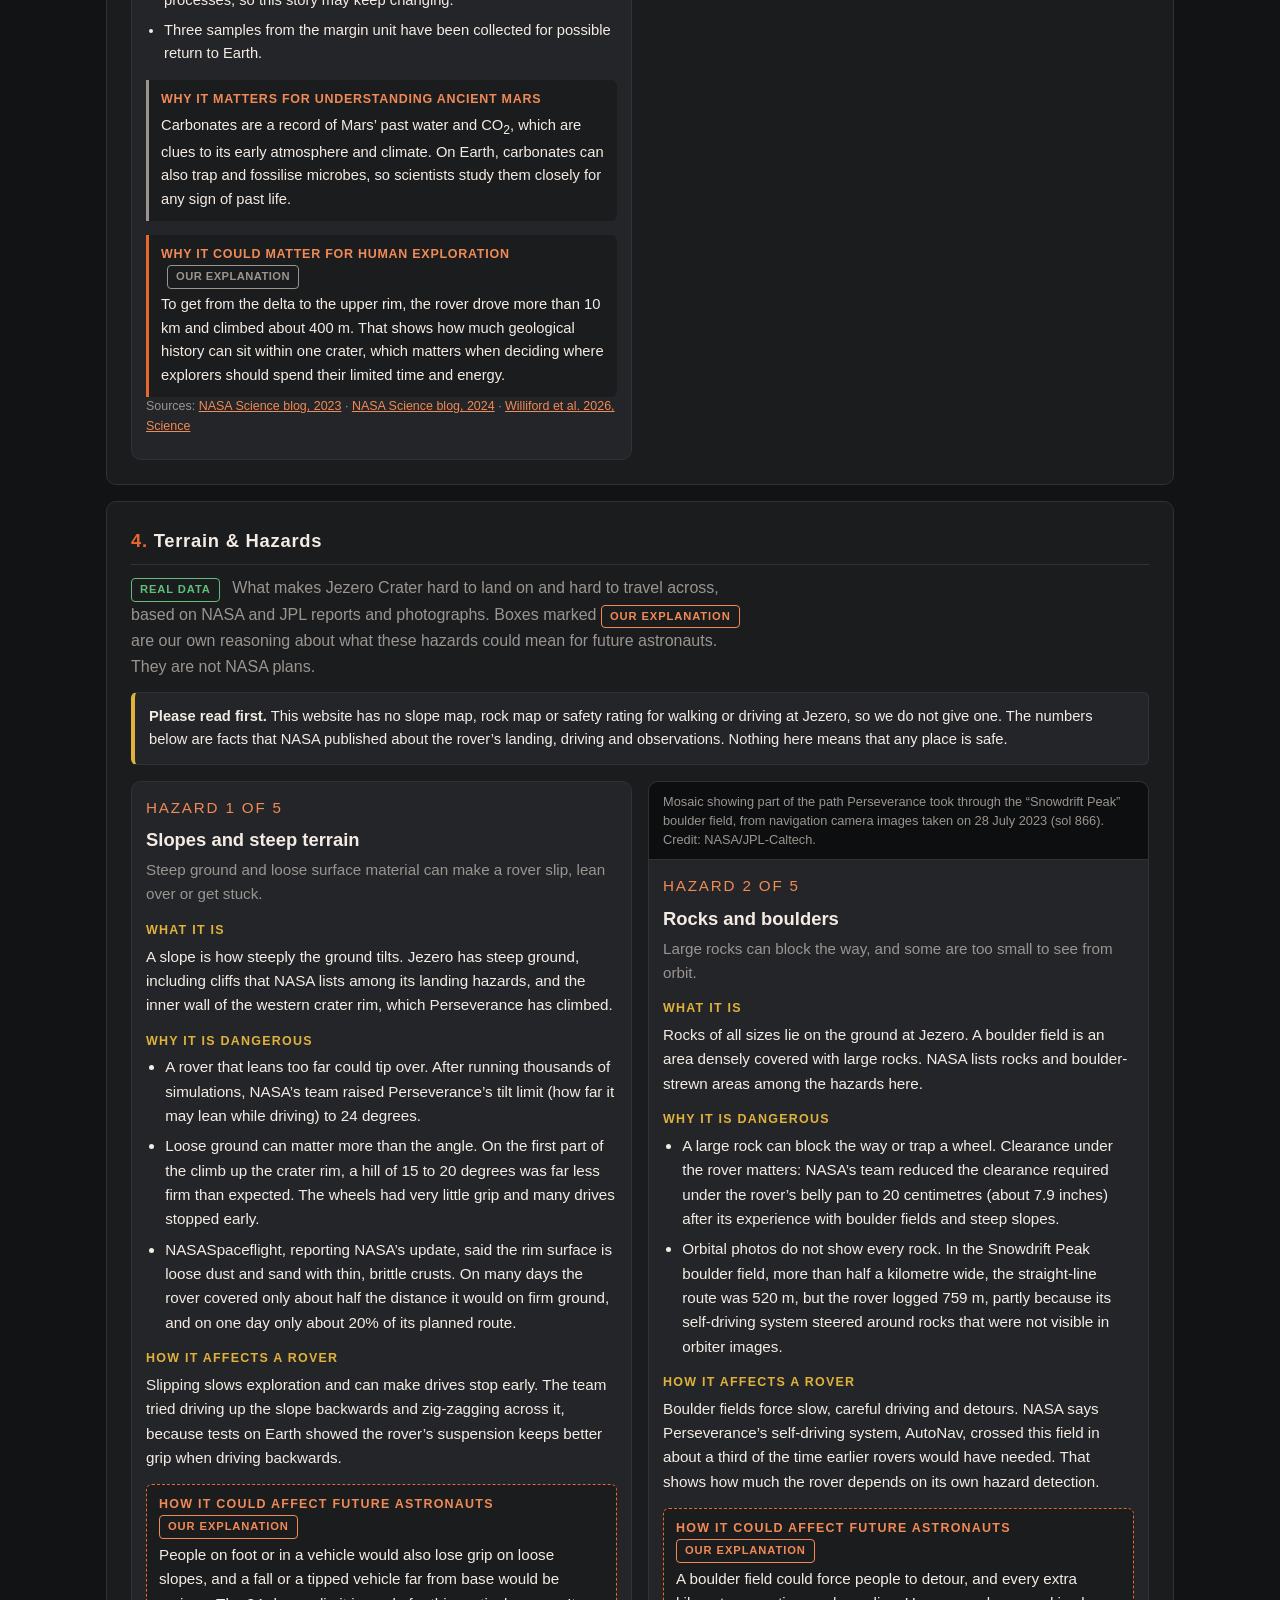
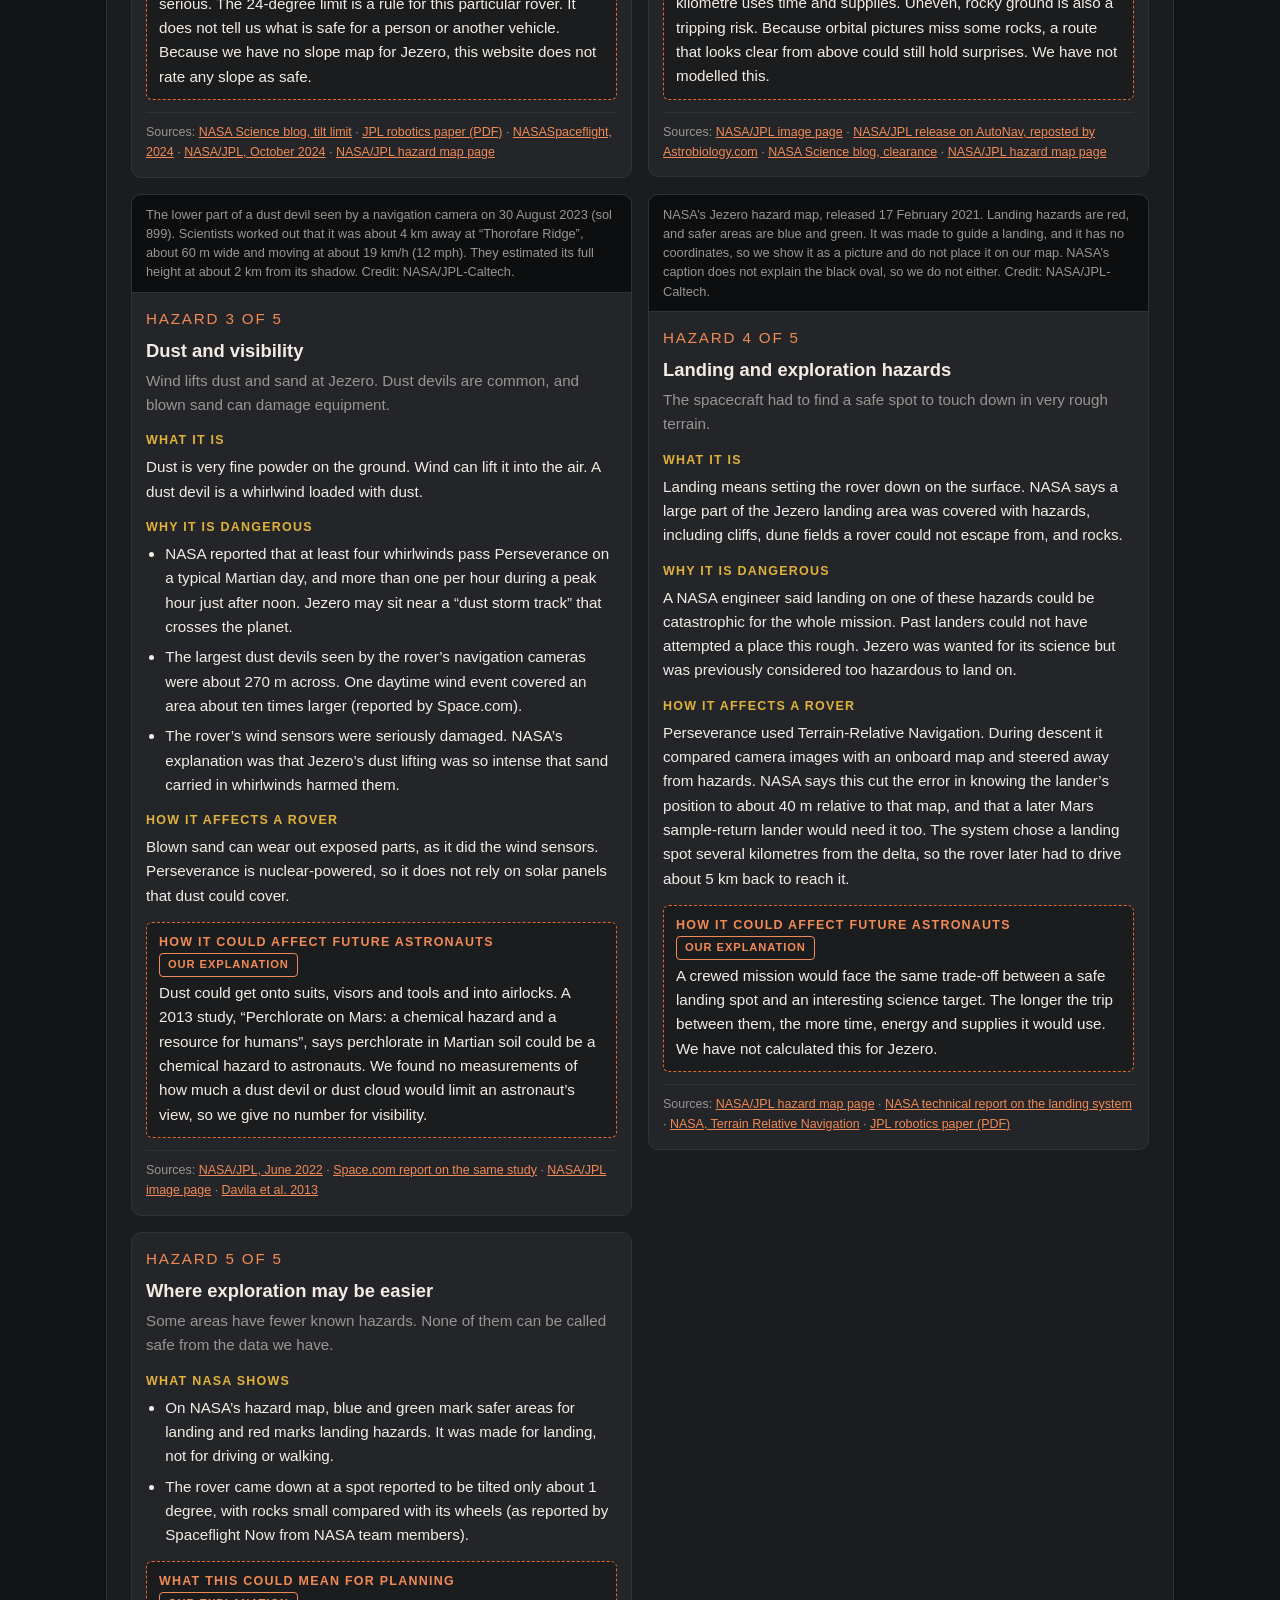
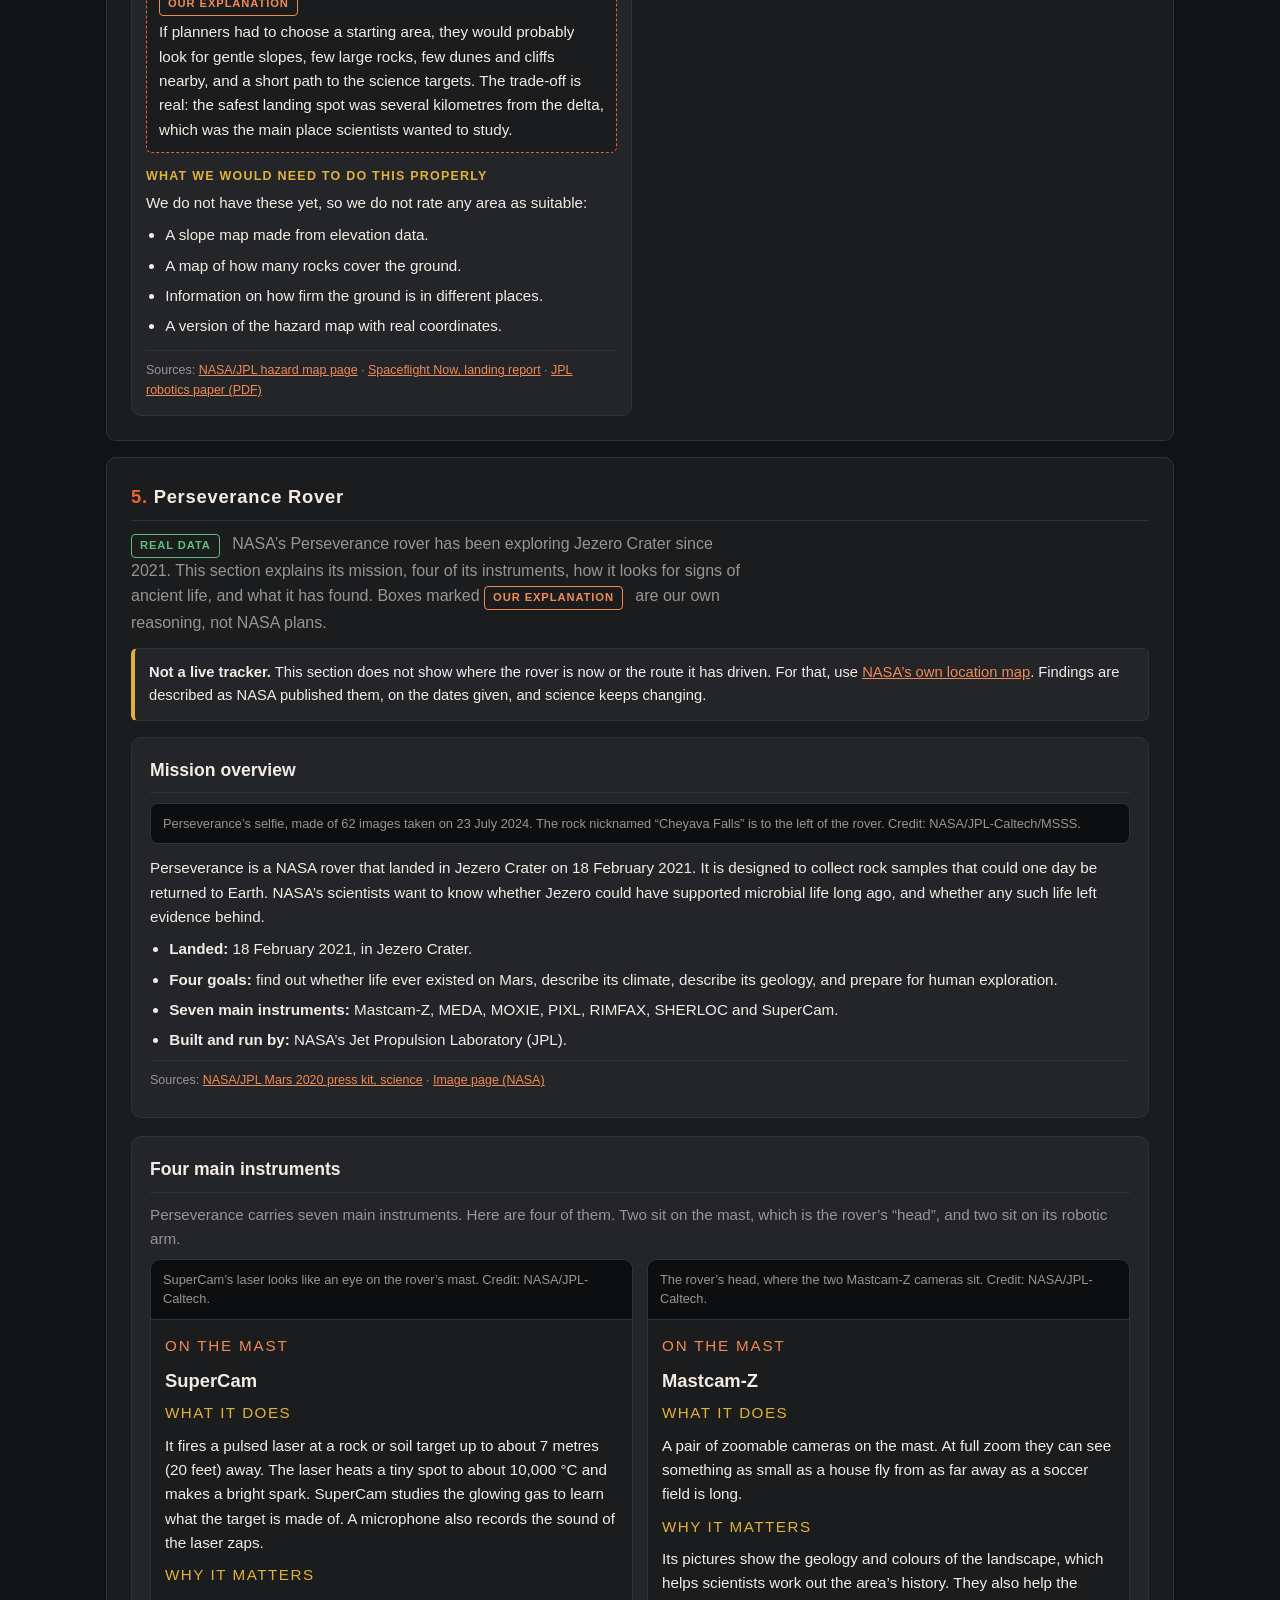
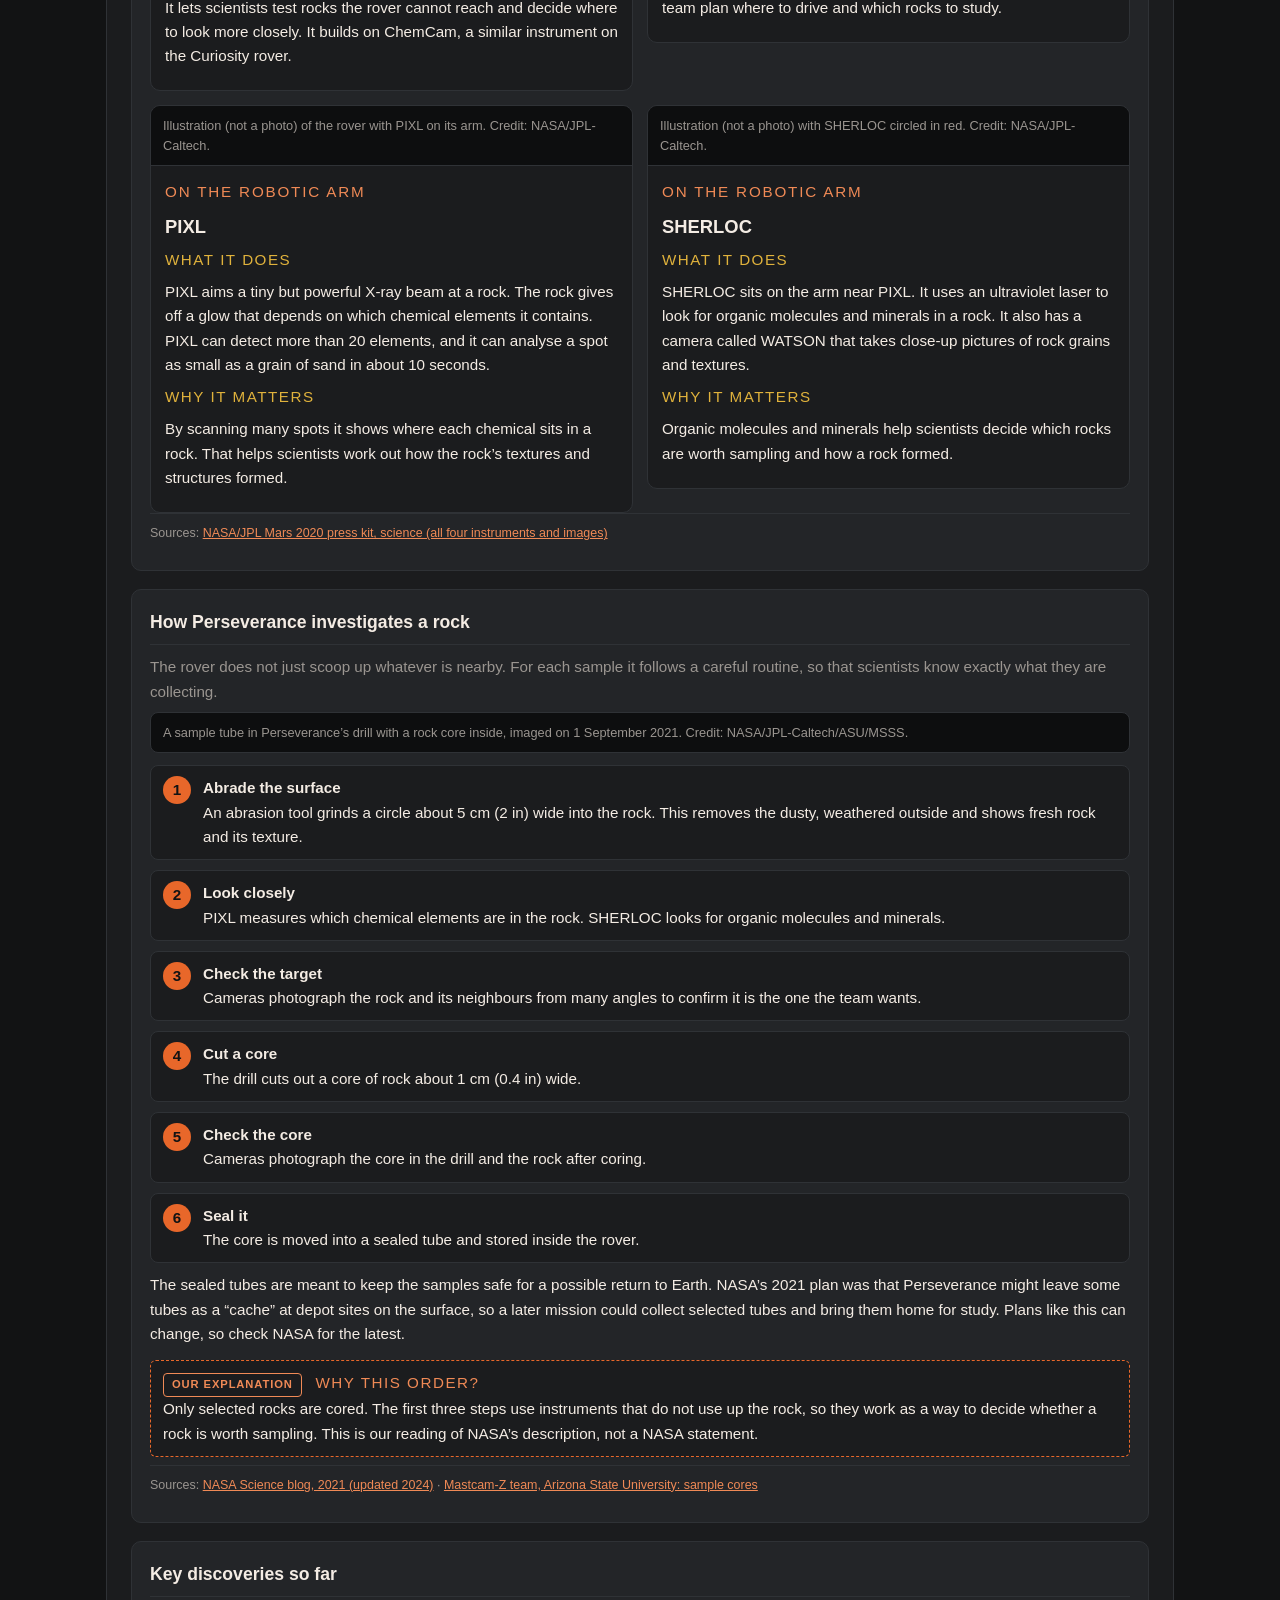
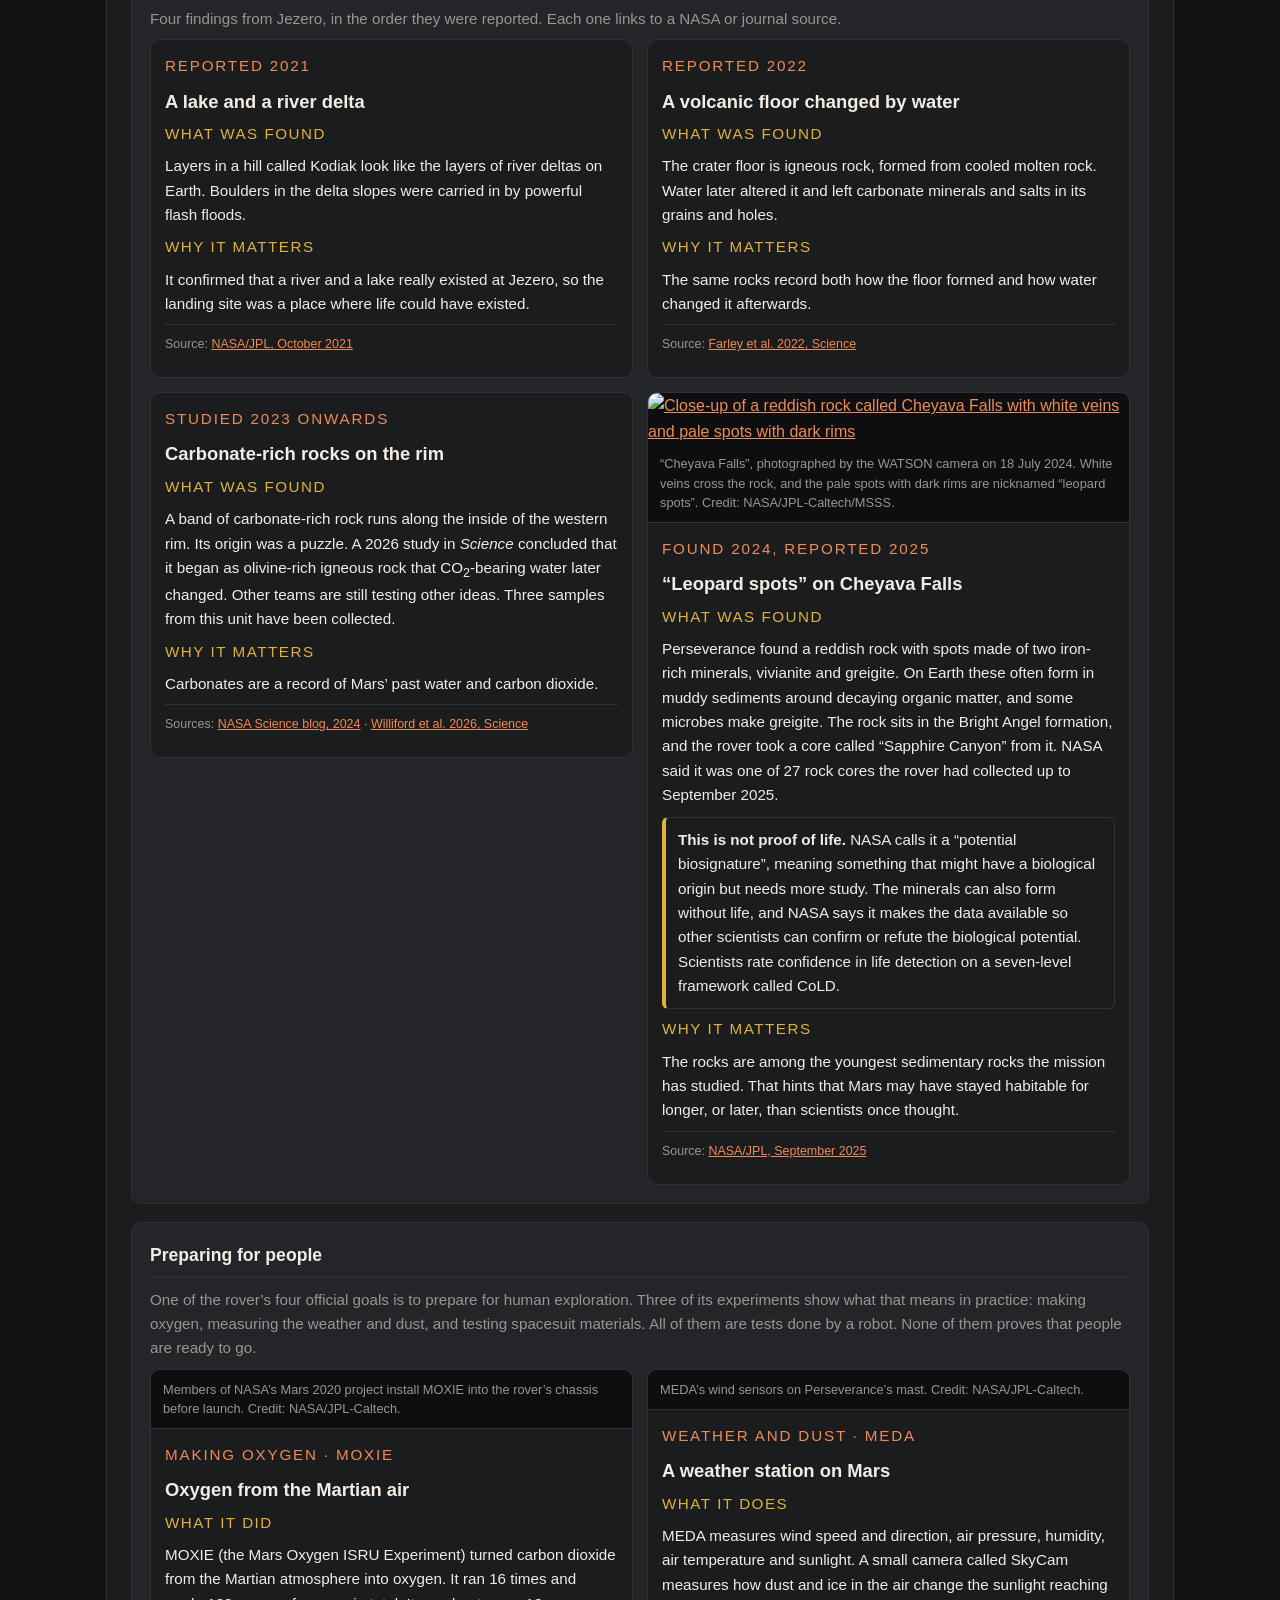
==== commit edd74f87: "Enhance description of map features and data usage" ====
--- a/index.html
+++ b/index.html
@@ -62,7 +62,7 @@
     The challenge asks for a layered view of a Martian location or route, built from several NASA missions, to help future astronauts plan safer and more productive Marswalks. JEZERO does this for Jezero Crater, as an educational prototype.
   </p>
   <ol style="margin:.5em 0;padding-left:1.3em;line-height:1.7;color:#9a948c;font-size:.9rem">
-    <li><b style="color:#f1ebe3">See it:</b> the <a href="#map" style="color:#e8672a">map</a> switches between two NASA imagery layers and shows the places we use.</li>
+    <li><b style="color:#f1ebe3">See it:</b> the <a href="#map" style="color:#e8672a">map</a> switches between two NASA imagery layers, lets you blend in elevation and infrared layers, and shows the places we use.</li>
     <li><b style="color:#f1ebe3">Plan it:</b> the <a href="#planner" style="color:#e8672a">Route Planner</a> and the <a href="#manual" style="color:#e8672a">Field Manual tools</a> measure a straight-line distance and check it against a hypothetical EVA time.</li>
     <li><b style="color:#f1ebe3">Check it:</b> <a href="#geology" style="color:#e8672a">Geology</a> and <a href="#hazards" style="color:#e8672a">Hazards</a> explain what scientists found and what could go wrong.</li>
   </ol>
@@ -76,7 +76,7 @@
     <li><span class="badge badge-sim">SIMULATION</span> EVA length, walking speed, oxygen and battery are invented teaching values.</li>
   </ul>
   <p style="margin:.7em 0 0;color:#9a948c;font-size:.85rem;line-height:1.55">
-    <b style="color:#f1ebe3">Not used yet:</b> elevation, slope and rock-size maps. Without them, no area is rated safe.
+    <b style="color:#f1ebe3">Not used:</b> slope and rock-size maps. The elevation layer is too coarse to rate any area as safe.
   </p>
       </div>
     </section>
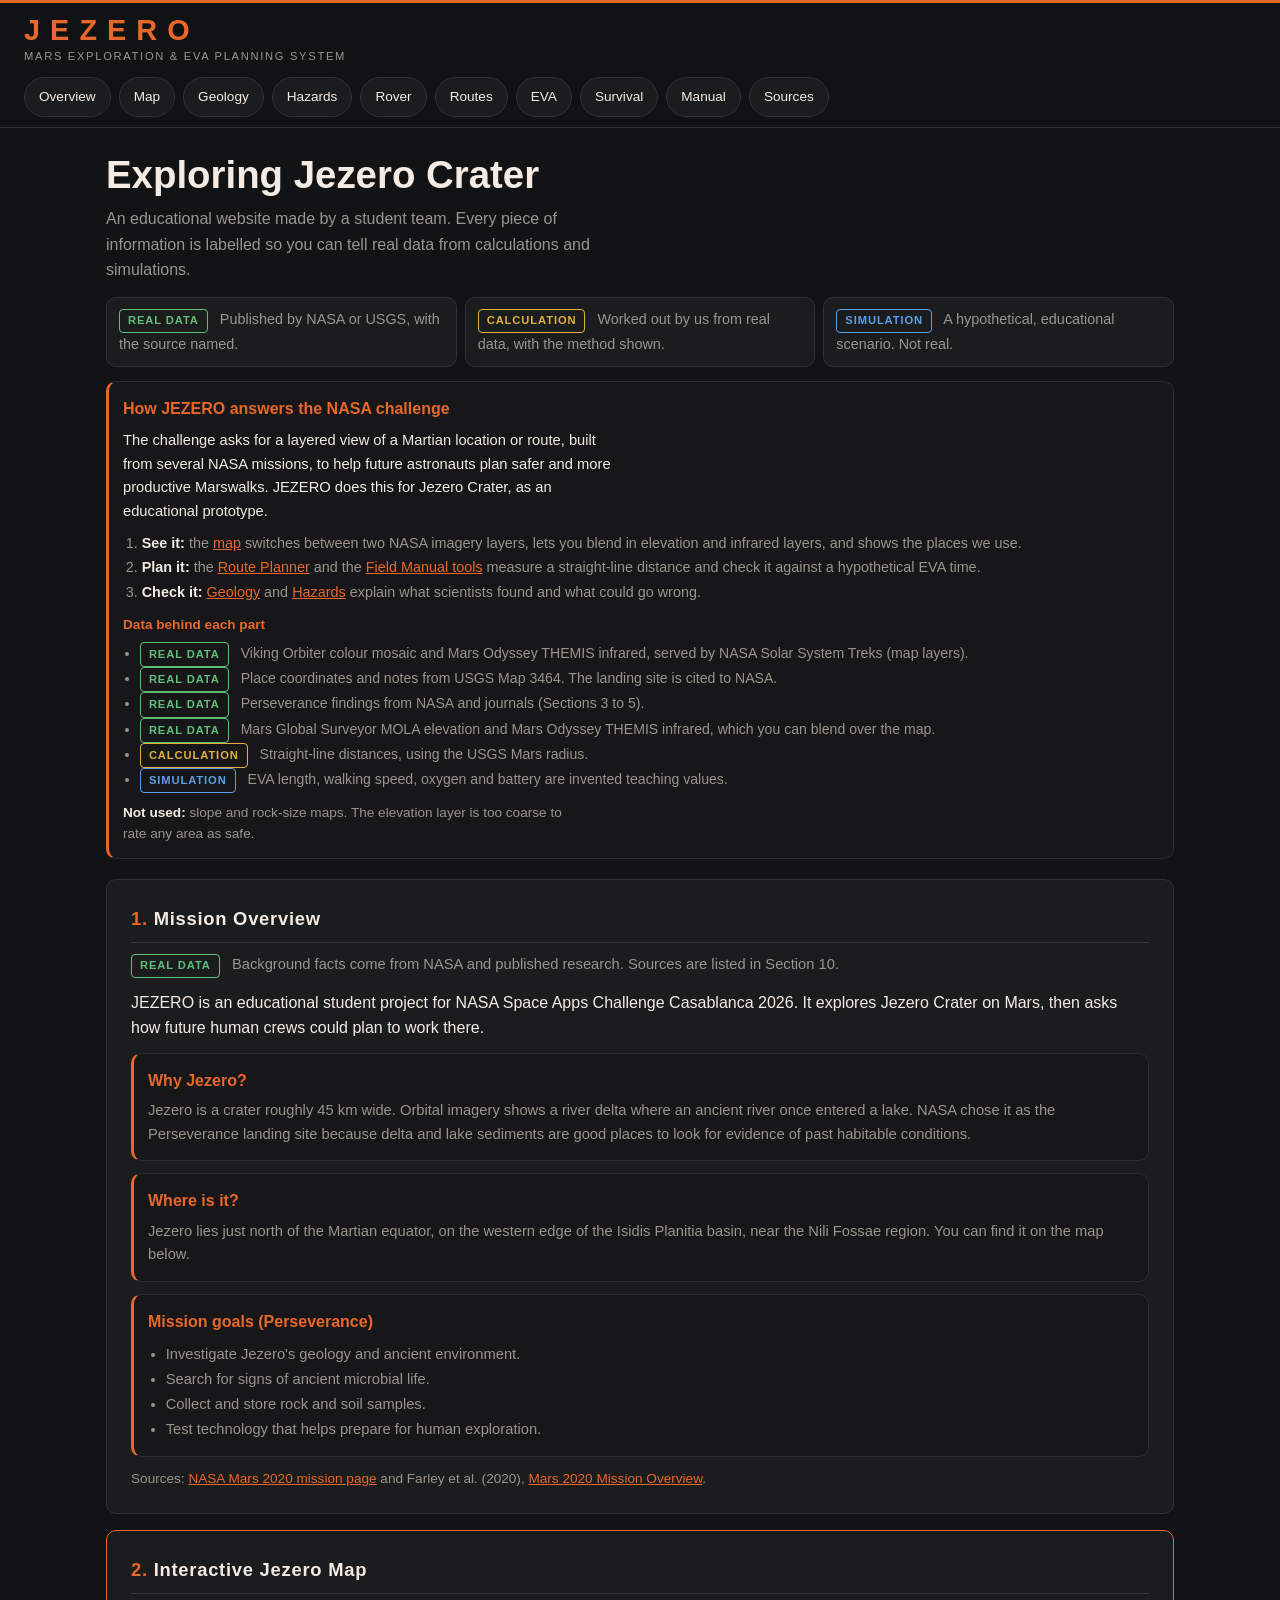
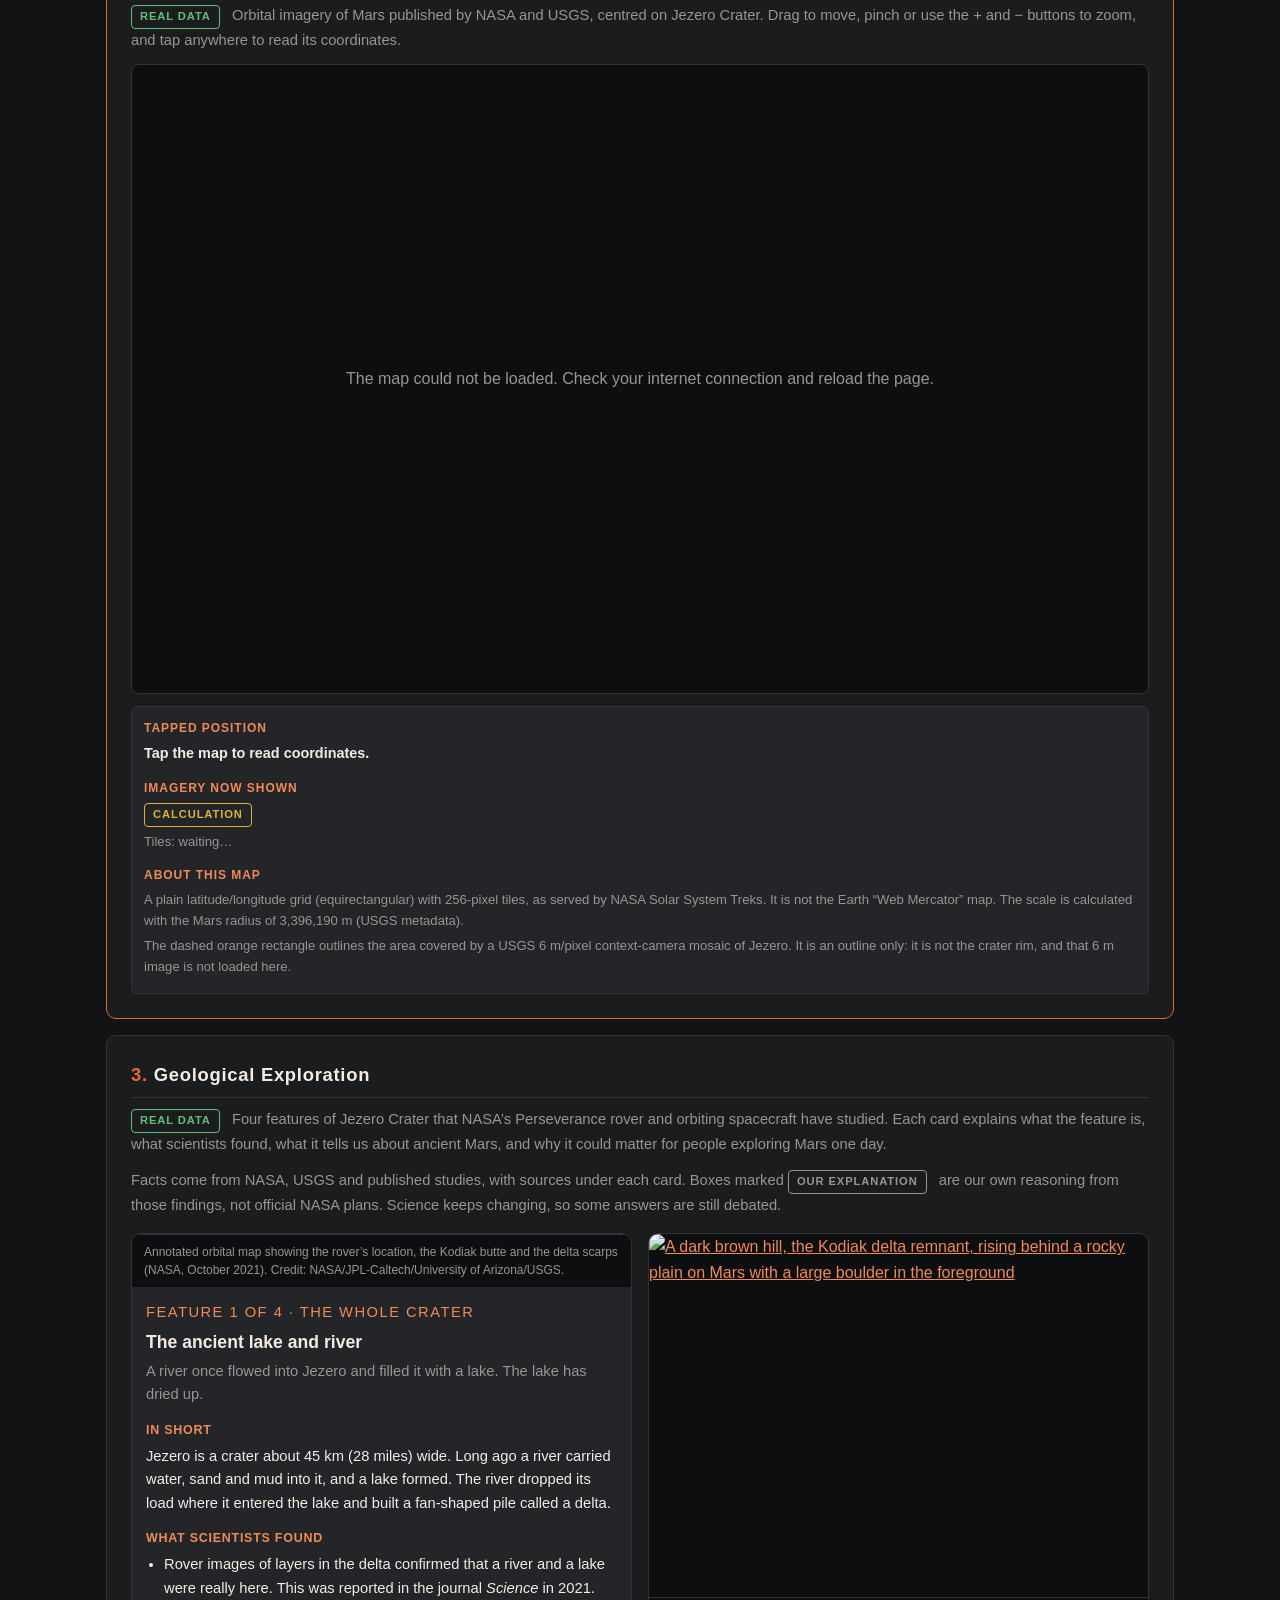
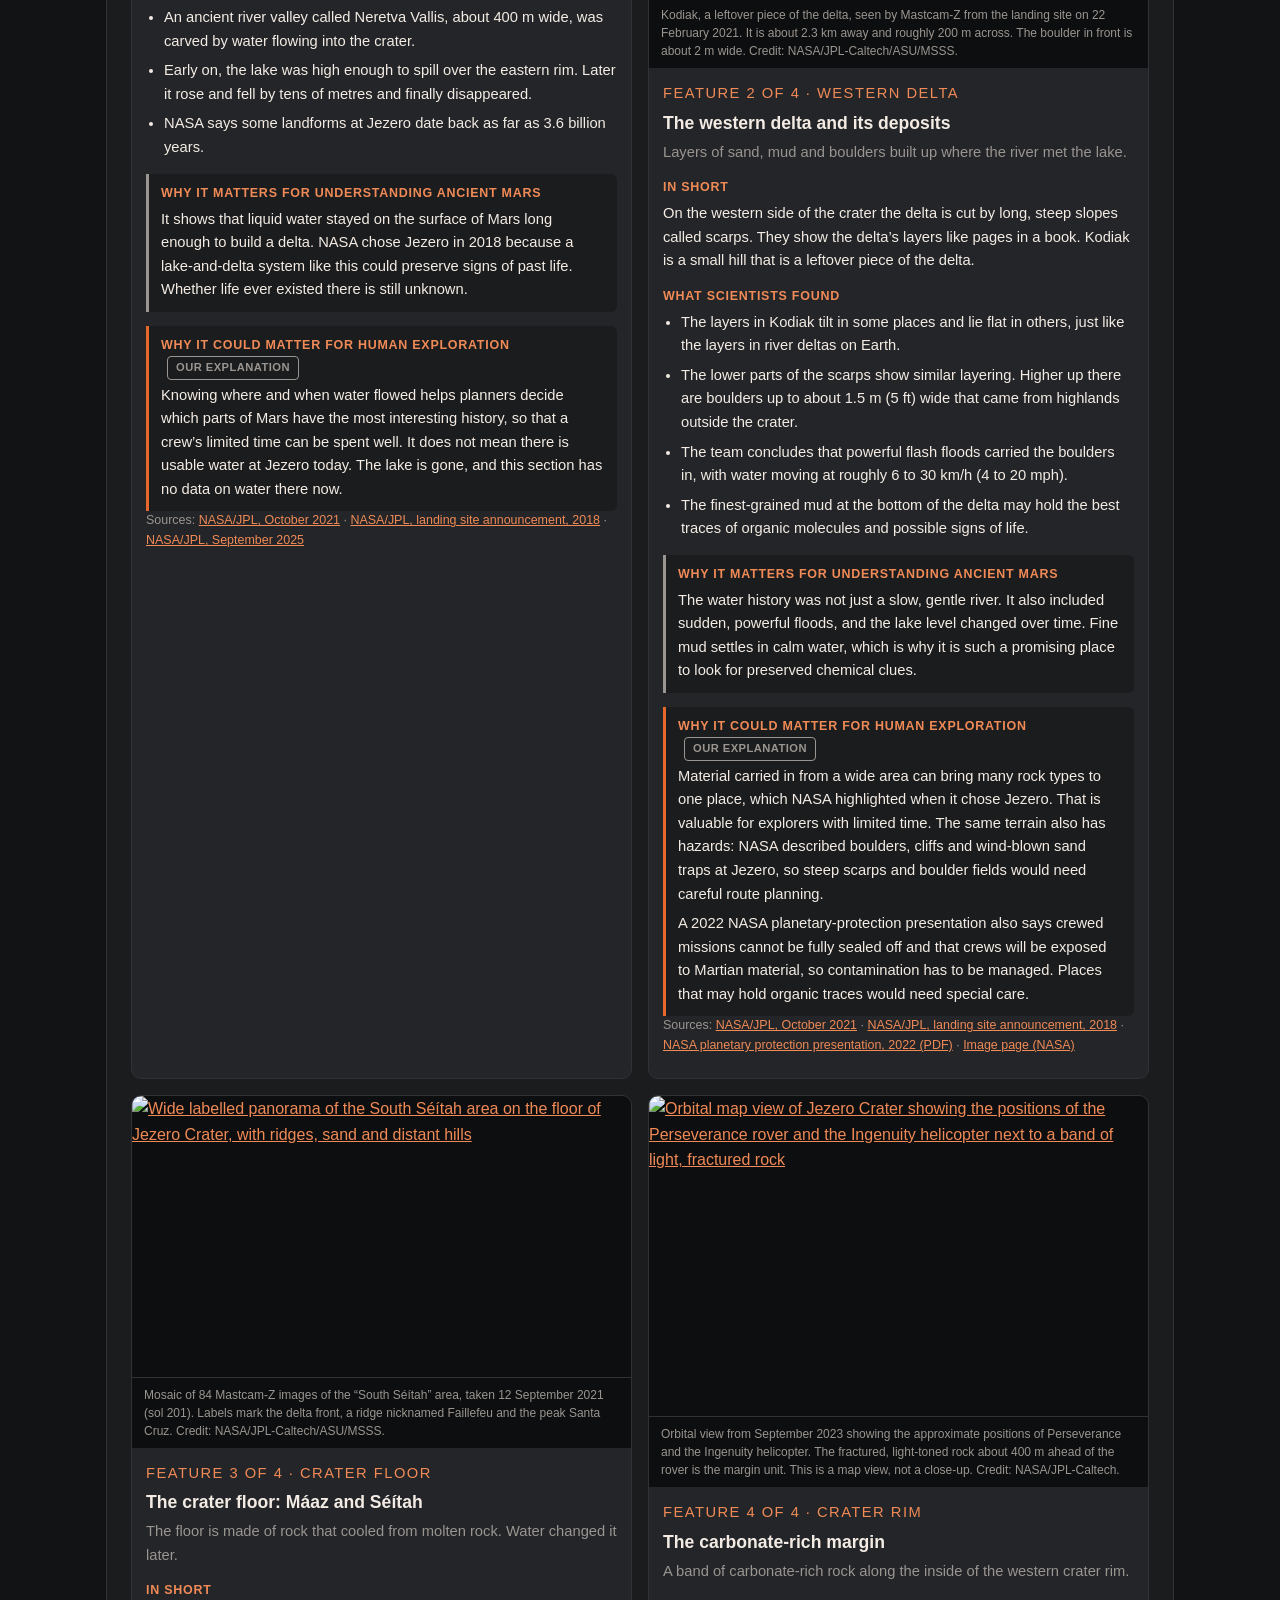
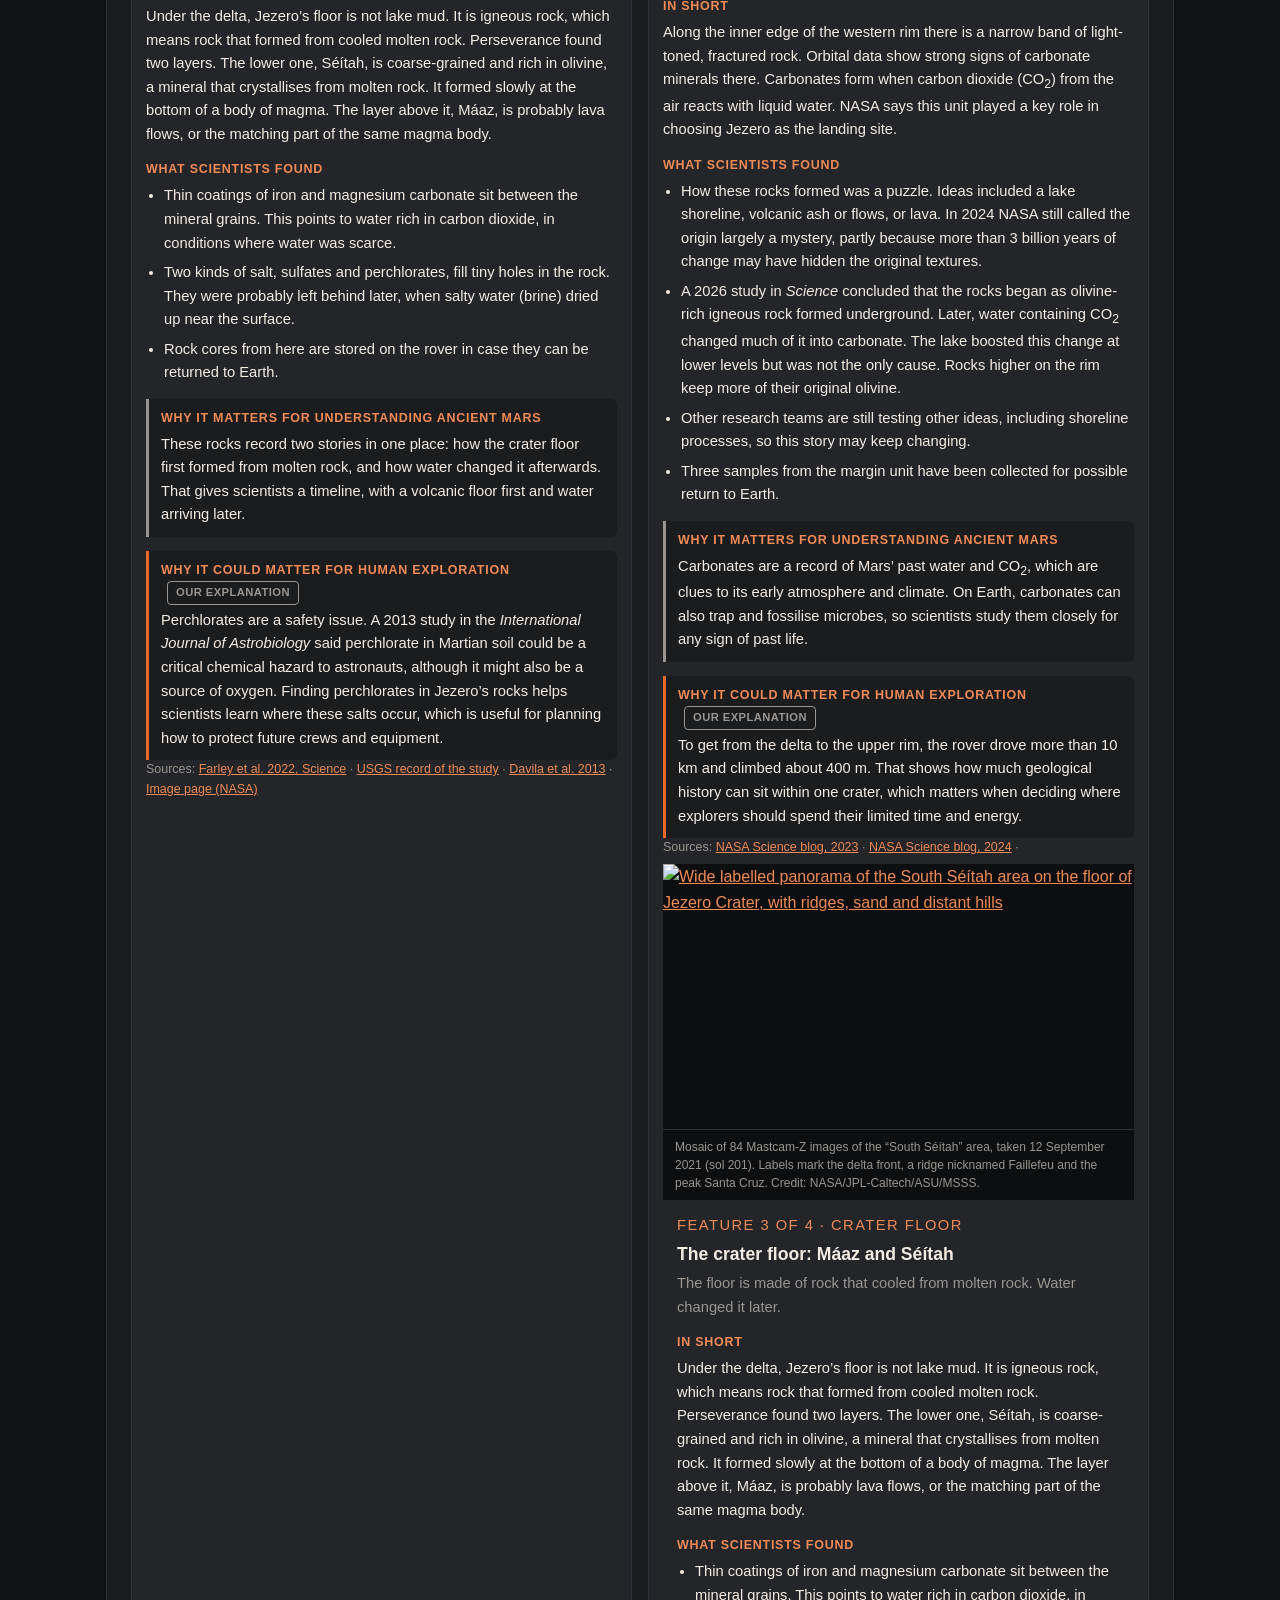
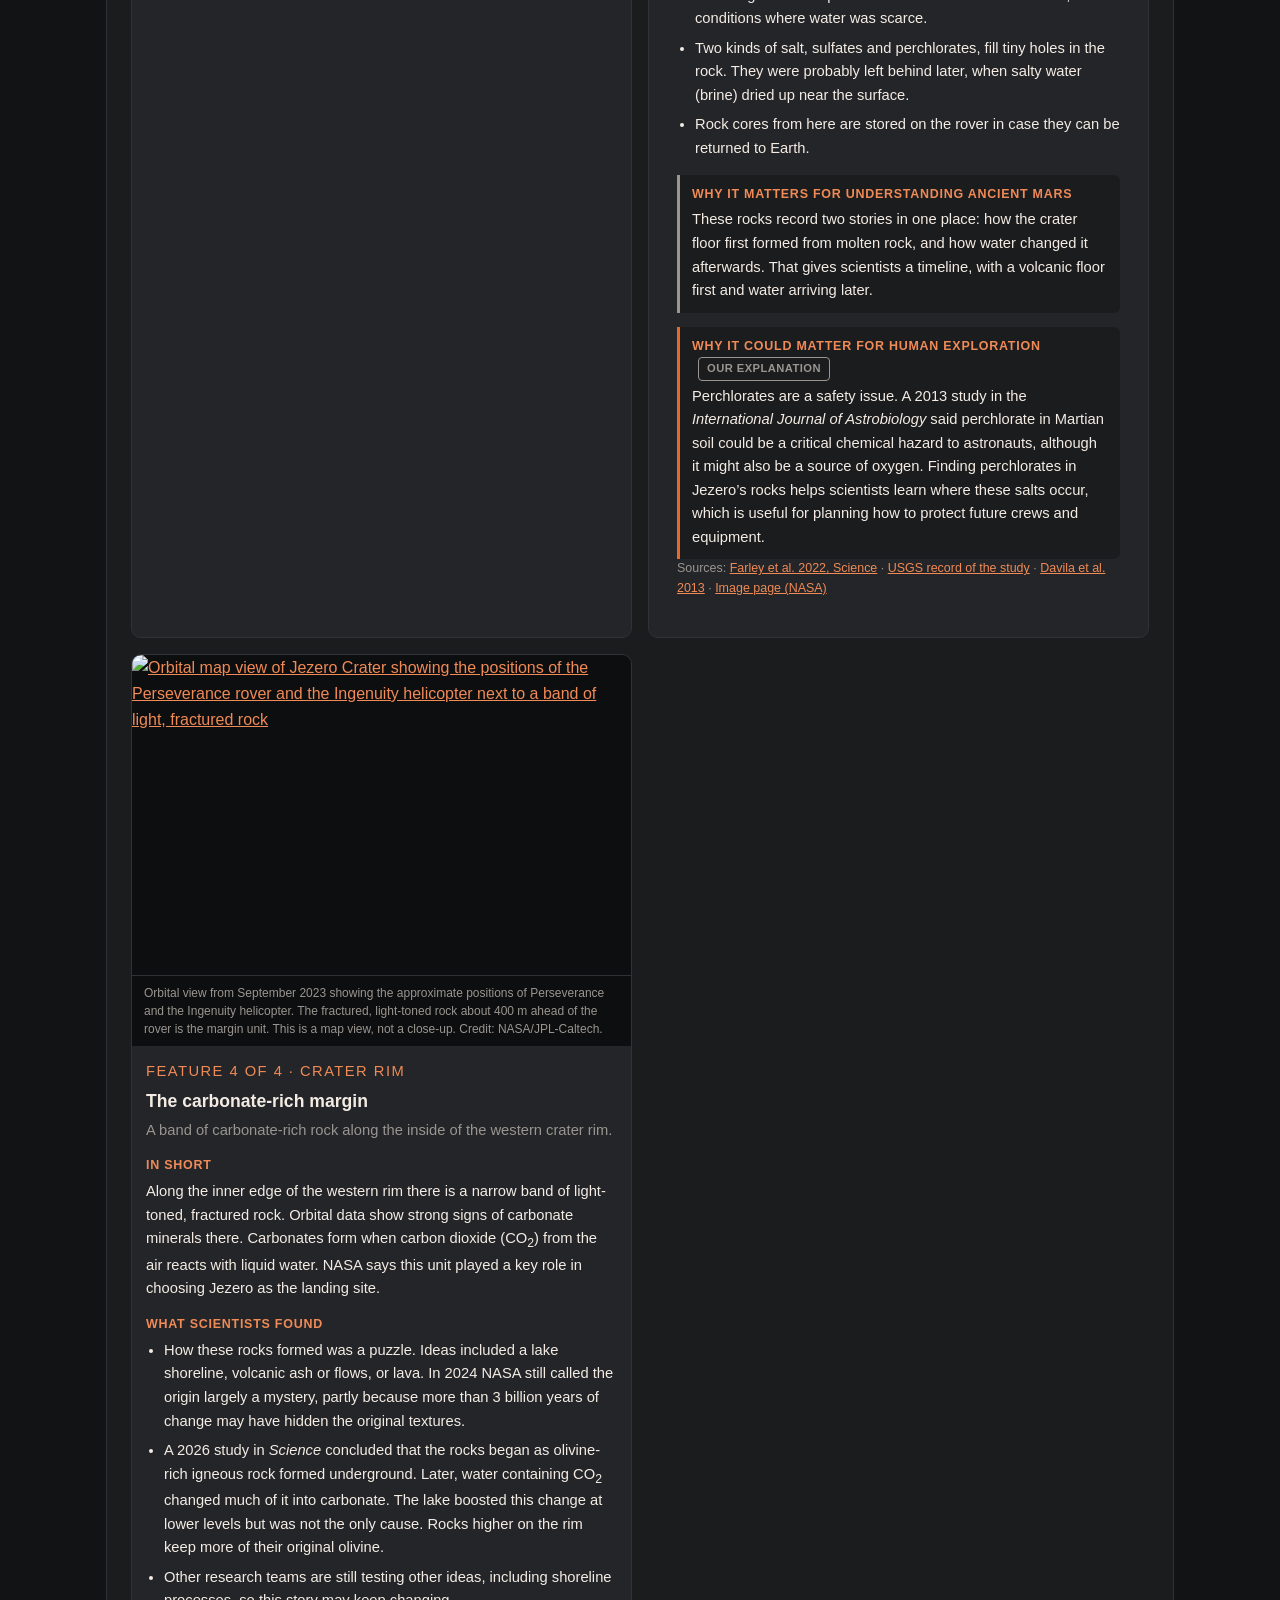
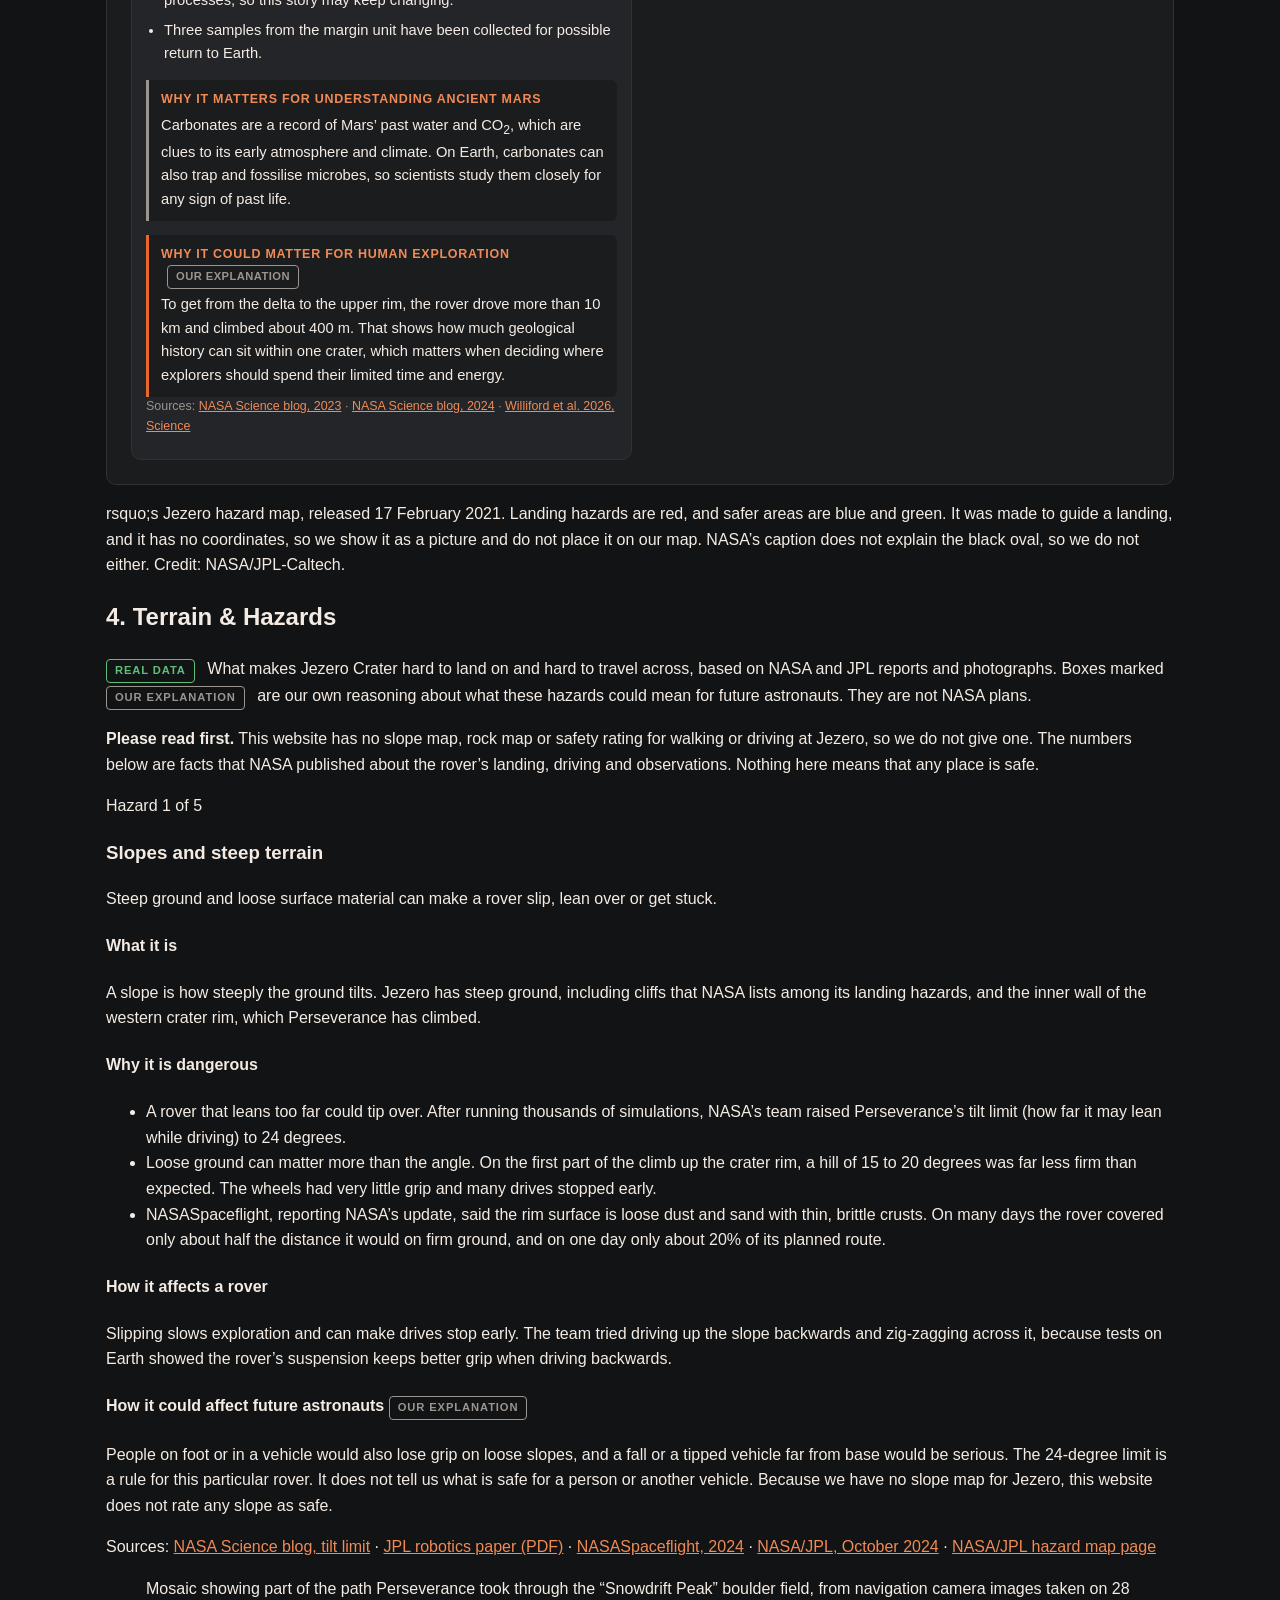
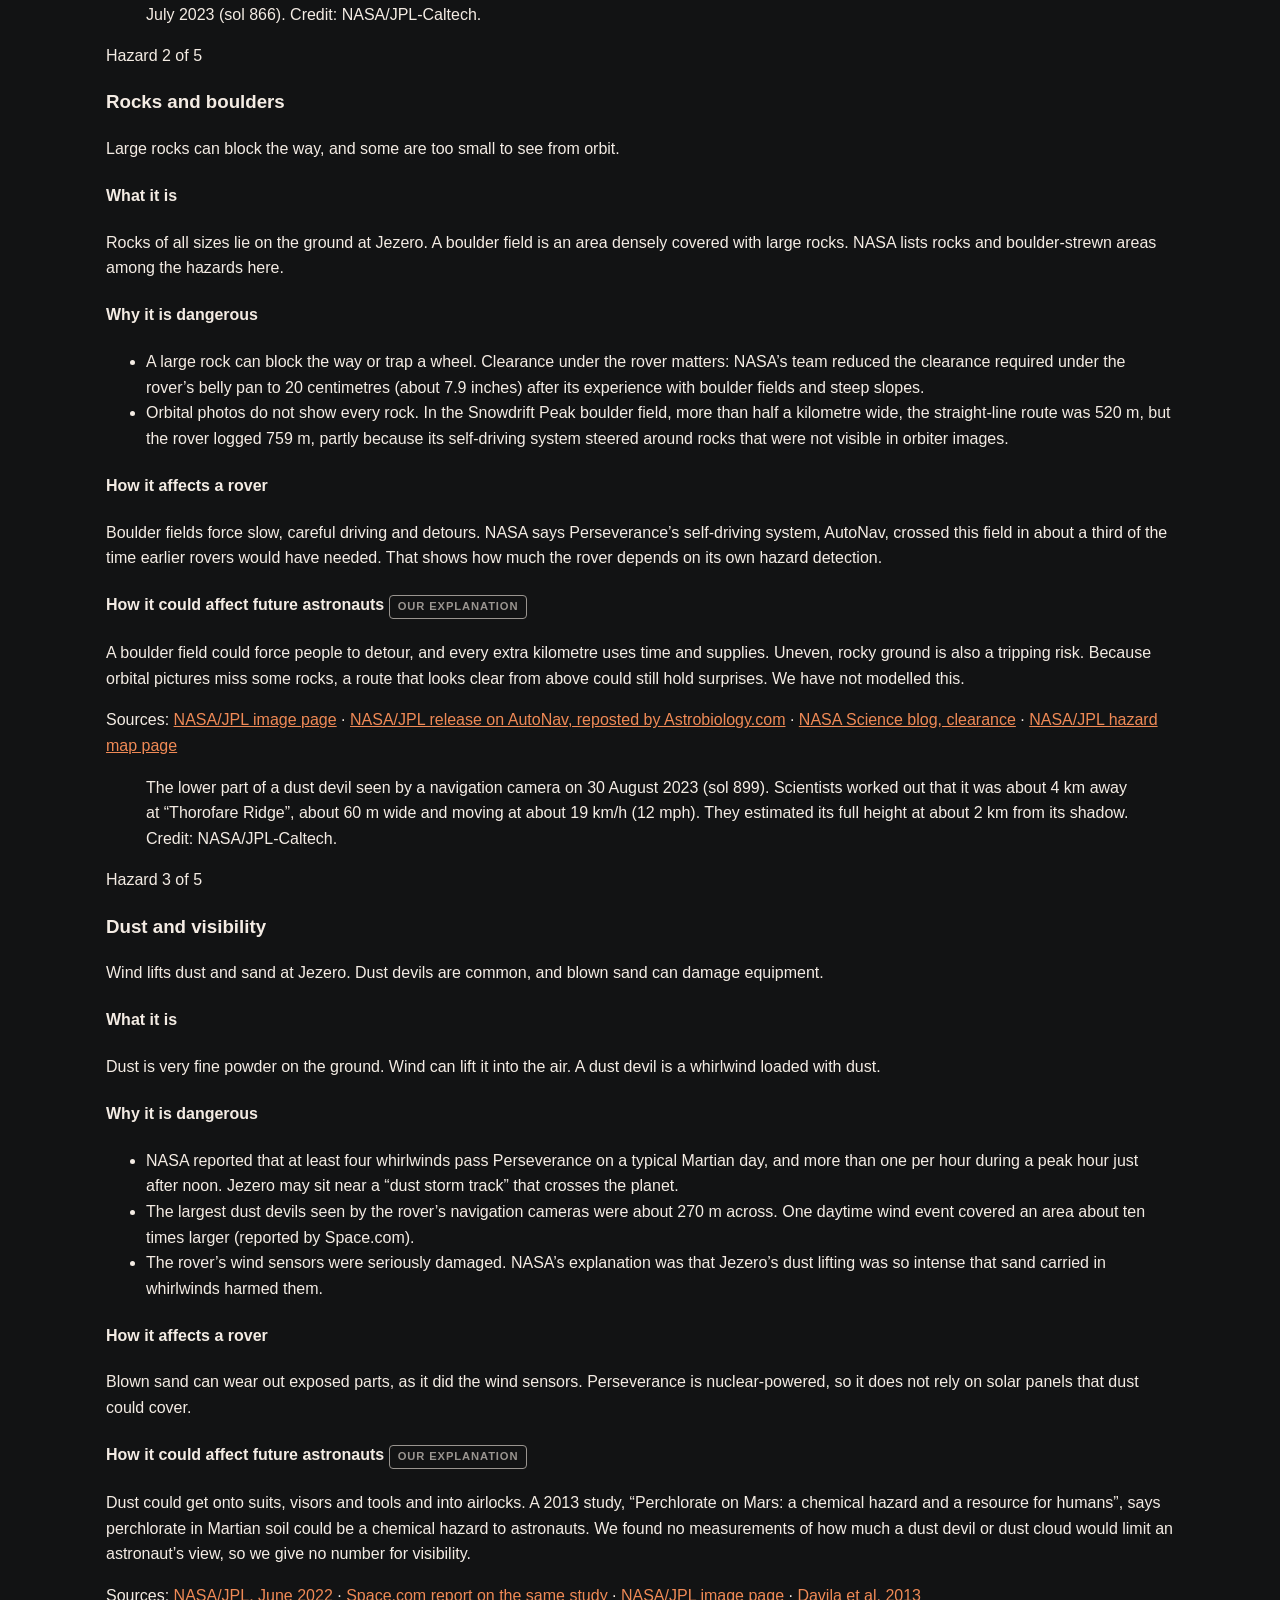
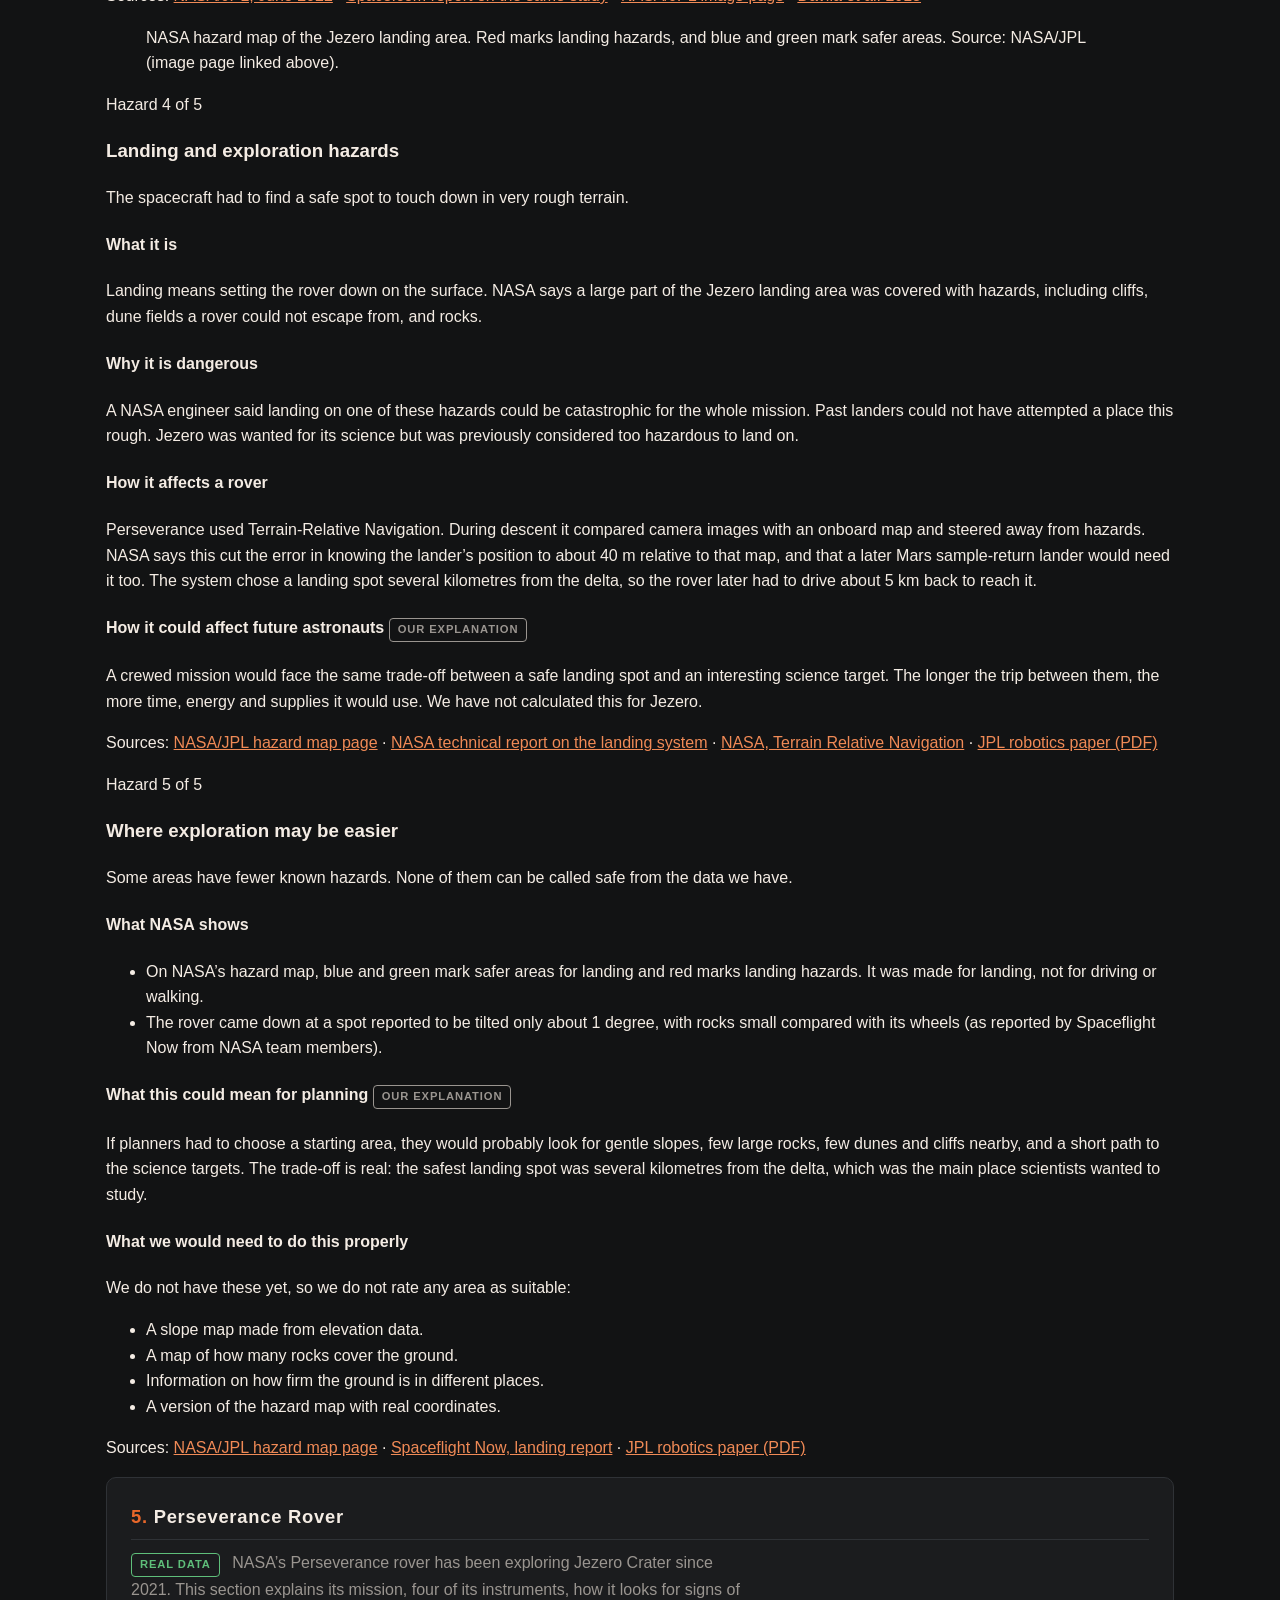
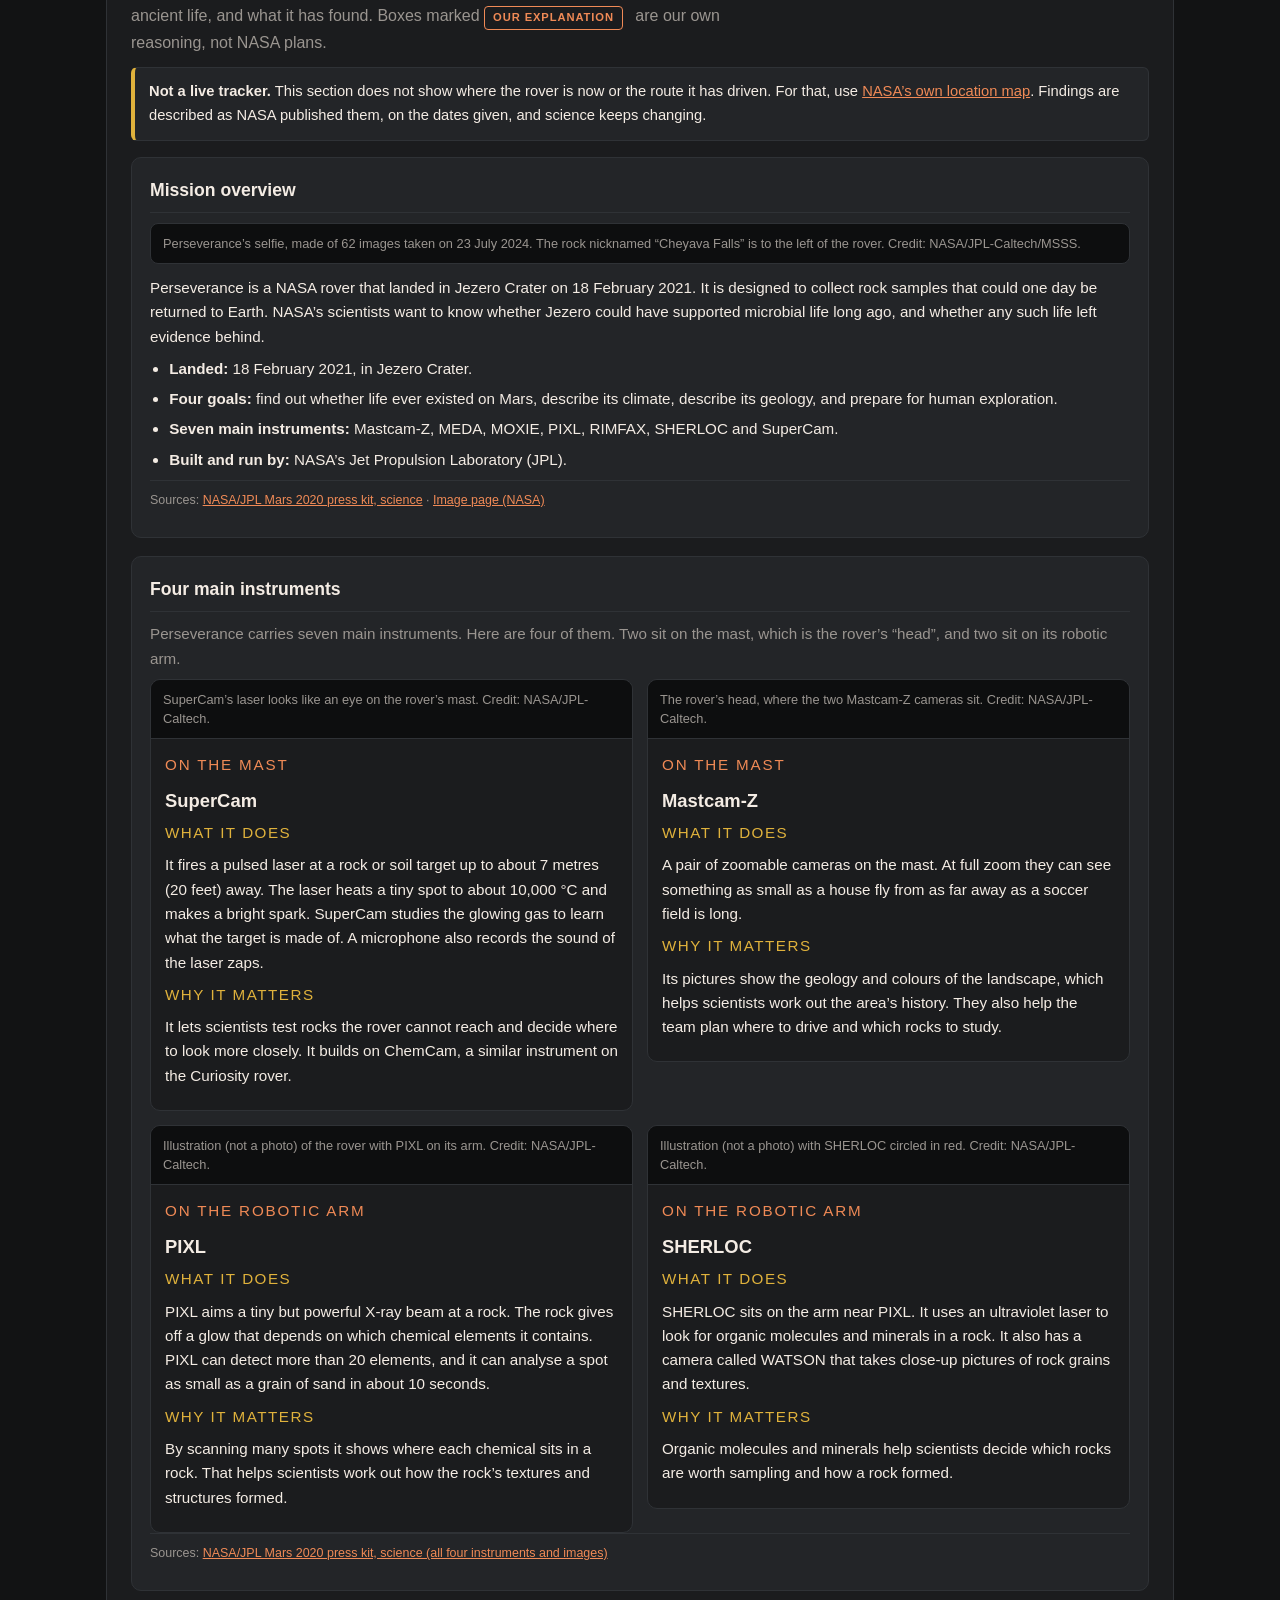
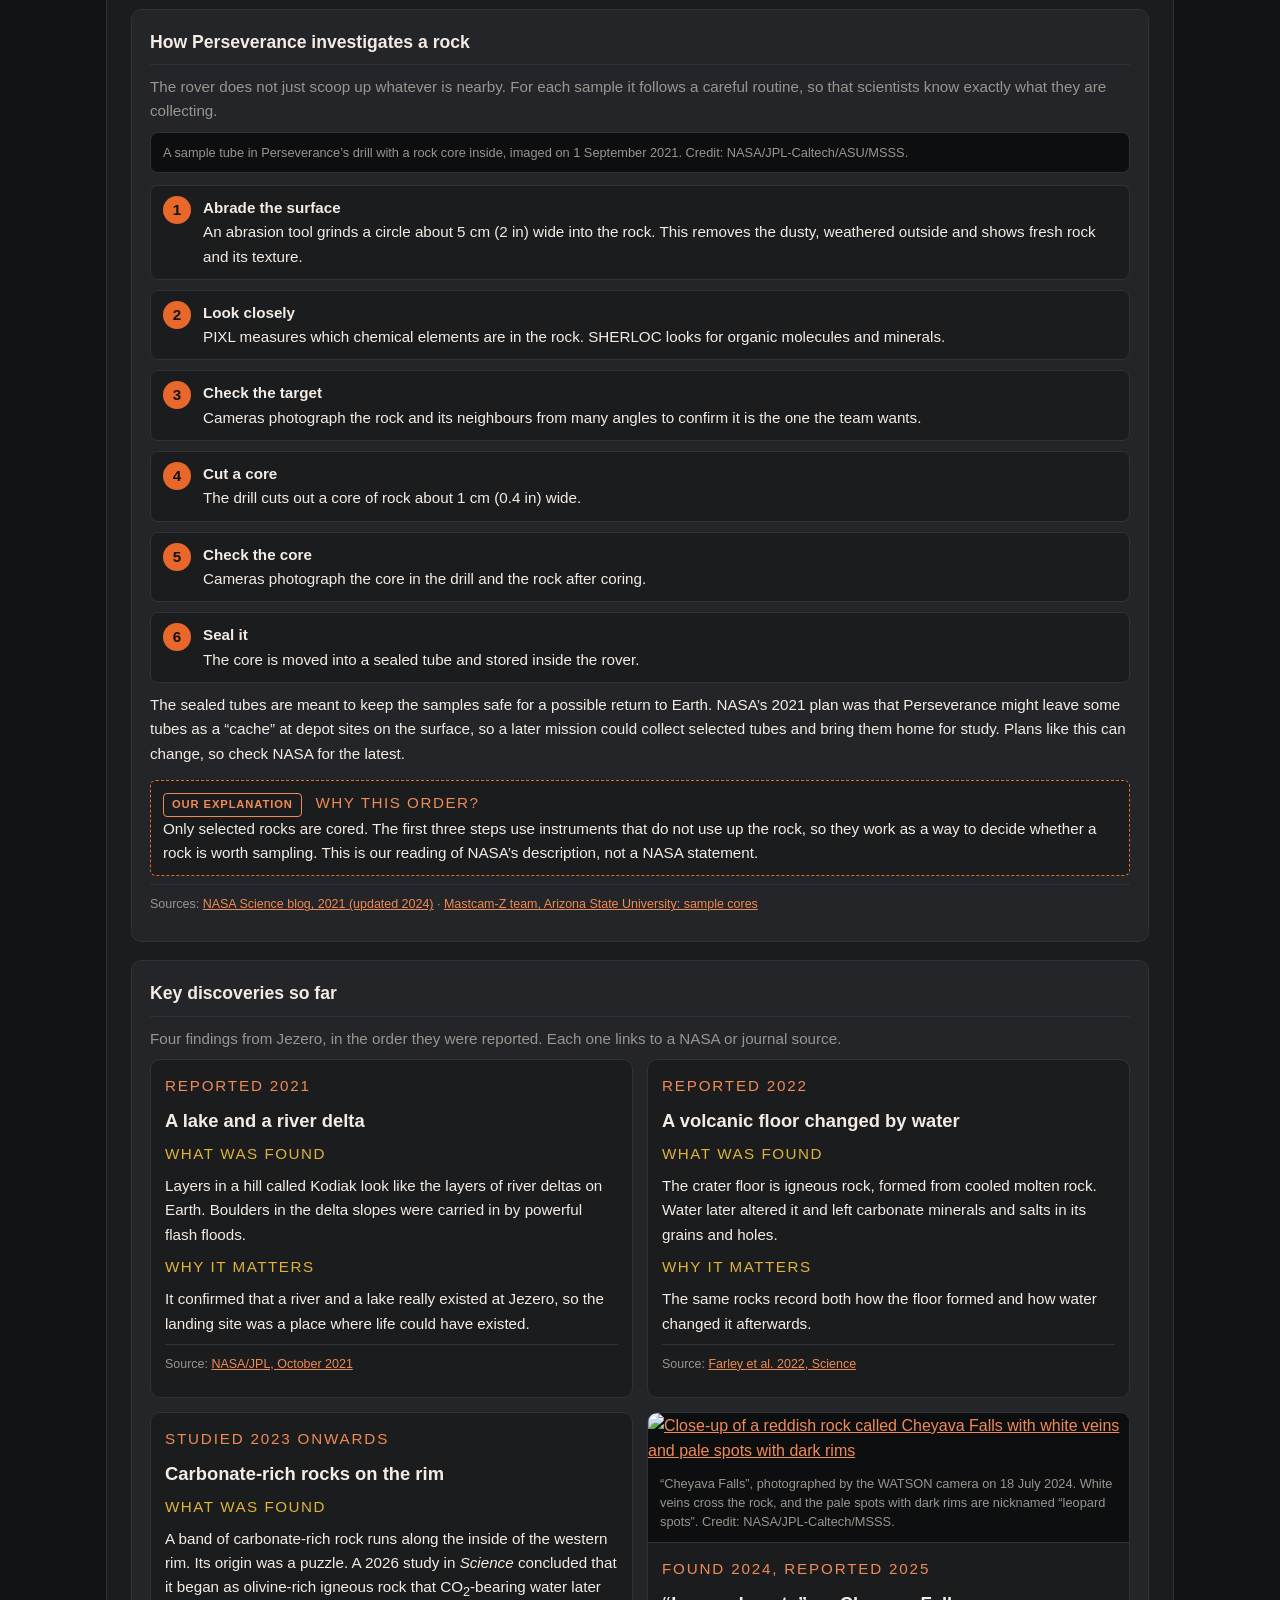
==== commit a4a1dd1d: "Revise Jezero hazard map figcaption text Updated the Jezero hazard map description for clarity and c" ====
--- a/index.html
+++ b/index.html
@@ -367,7 +367,10 @@
 
       </div>
         </section>
-    <section id="hazards" class="panel">
+    rsquo;s Jezero hazard map, released 17 February 2021. Landing hazards are red, and safer areas are blue and green. It was made to guide a landing, and it has no coordinates, so we show it as a picture and do not place it on our map. NASA&rsquo;s caption does not explain the black oval, so we do not either. Credit: NASA/JPL-Caltech.</figcaption>
+          </figure>
+          <div class="haz-body">
+            <p class="haz-kicker<section id="hazards" class="panel">
       <h2>4. Terrain &amp; Hazards</h2>
             <p class="haz-intro"><span class="badge badge-real">REAL DATA</span> What makes Jezero Crater hard to land on and hard to travel across, based on NASA and JPL reports and photographs. Boxes marked <span class="badge badge-note">OUR EXPLANATION</span> are our own reasoning about what these hazards could mean for future astronauts. They are not NASA plans.</p>
 
@@ -477,7 +480,7 @@
             <a href="https://www.jpl.nasa.gov/images/pia24167-jezeros-hazard-map/" target="_blank" rel="noopener">
               <img src="https://d2pn8kiwq2w21t.cloudfront.net/original_images/jpegPIA24167.jpg" onerror="this.onerror=null;this.style.display='none'" alt="NASA hazard map of the Jezero landing area: an orbital image coloured red, green and blue, with a black oval" loading="lazy" decoding="async">
             </a>
-            <figcaption>NASA&rsquo;s Jezero hazard map, released 17 February 2021. Landing hazards are red, and safer areas are blue and green. It was made to guide a landing, and it has no coordinates, so we show it as a picture and do not place it on our map. NASA&rsquo;s caption does not explain the black oval, so we do not either. Credit: NASA/JPL-Caltech.</figcaption>
+                        <figcaption>NASA hazard map of the Jezero landing area. Red marks landing hazards, and blue and green mark safer areas. Source: NASA/JPL (image page linked above).</figcaption>
           </figure>
           <div class="haz-body">
             <p class="haz-kicker">Hazard 4 of 5</p>
